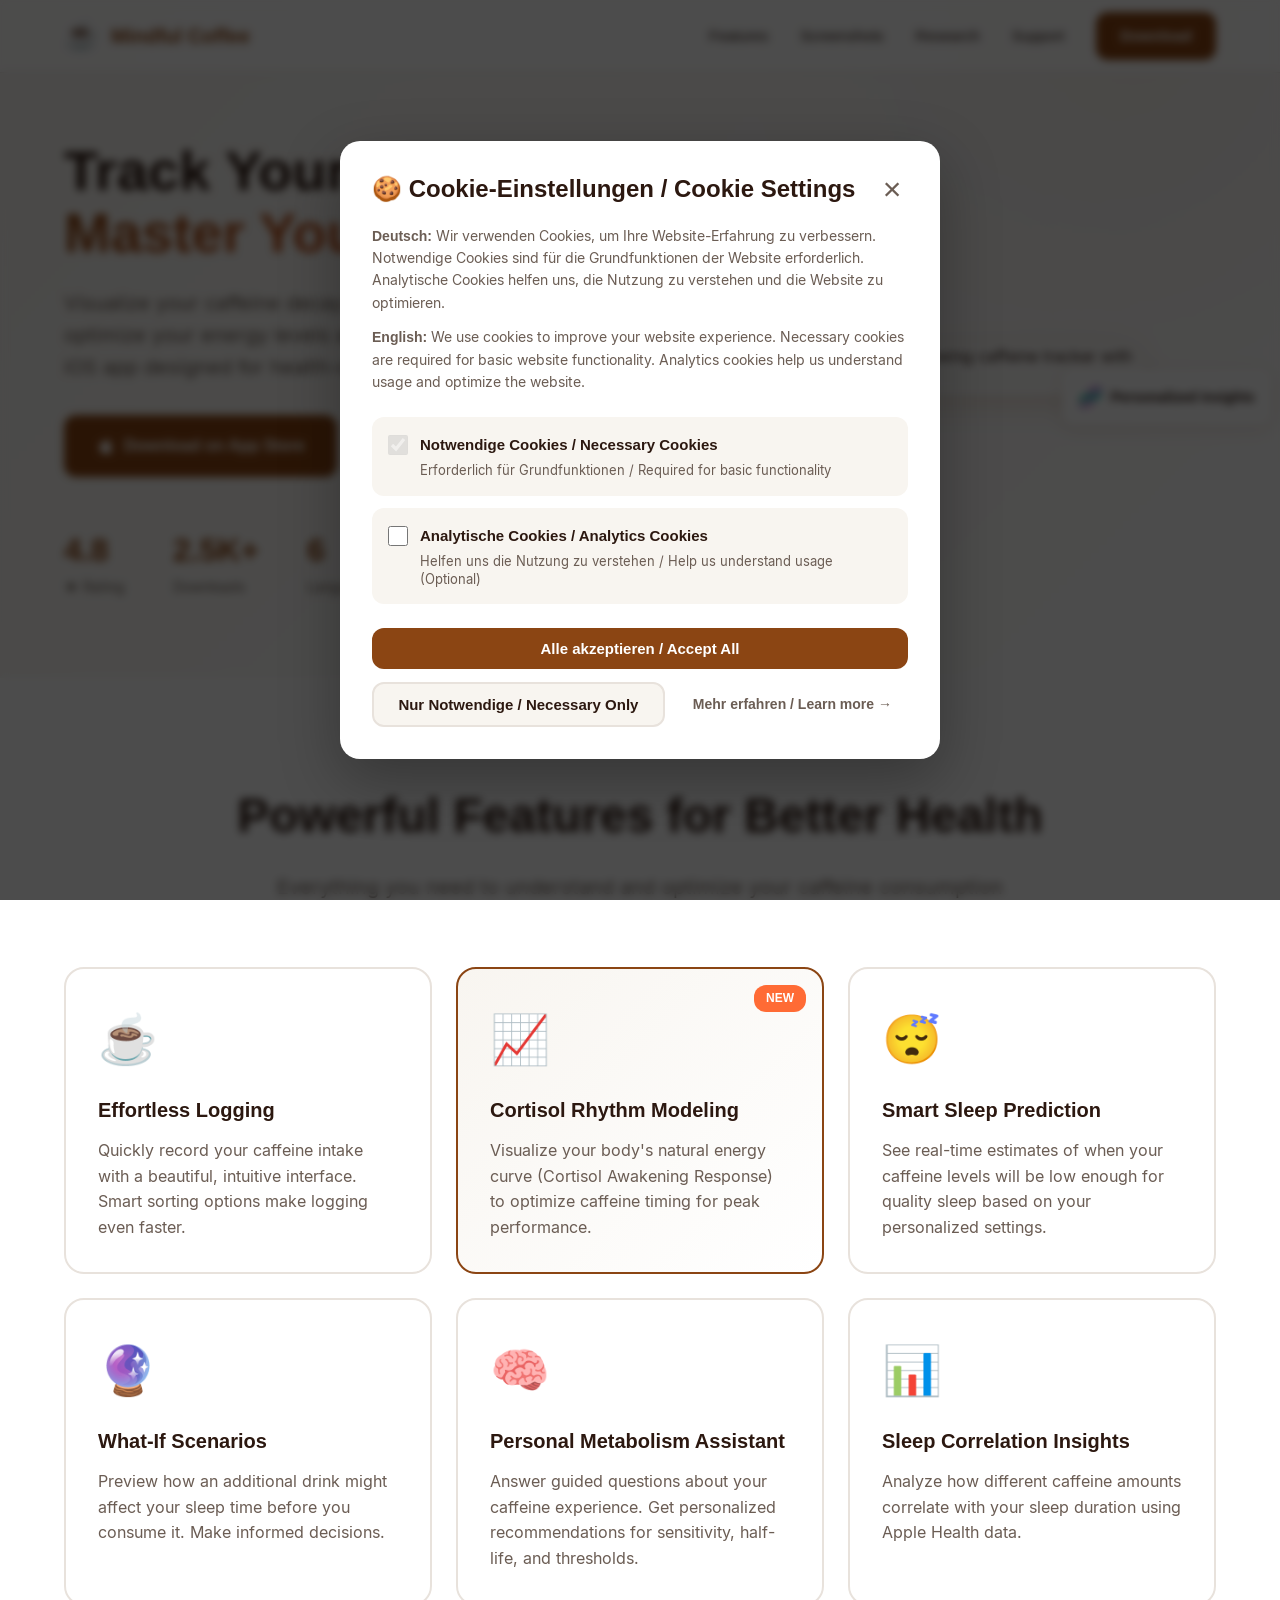
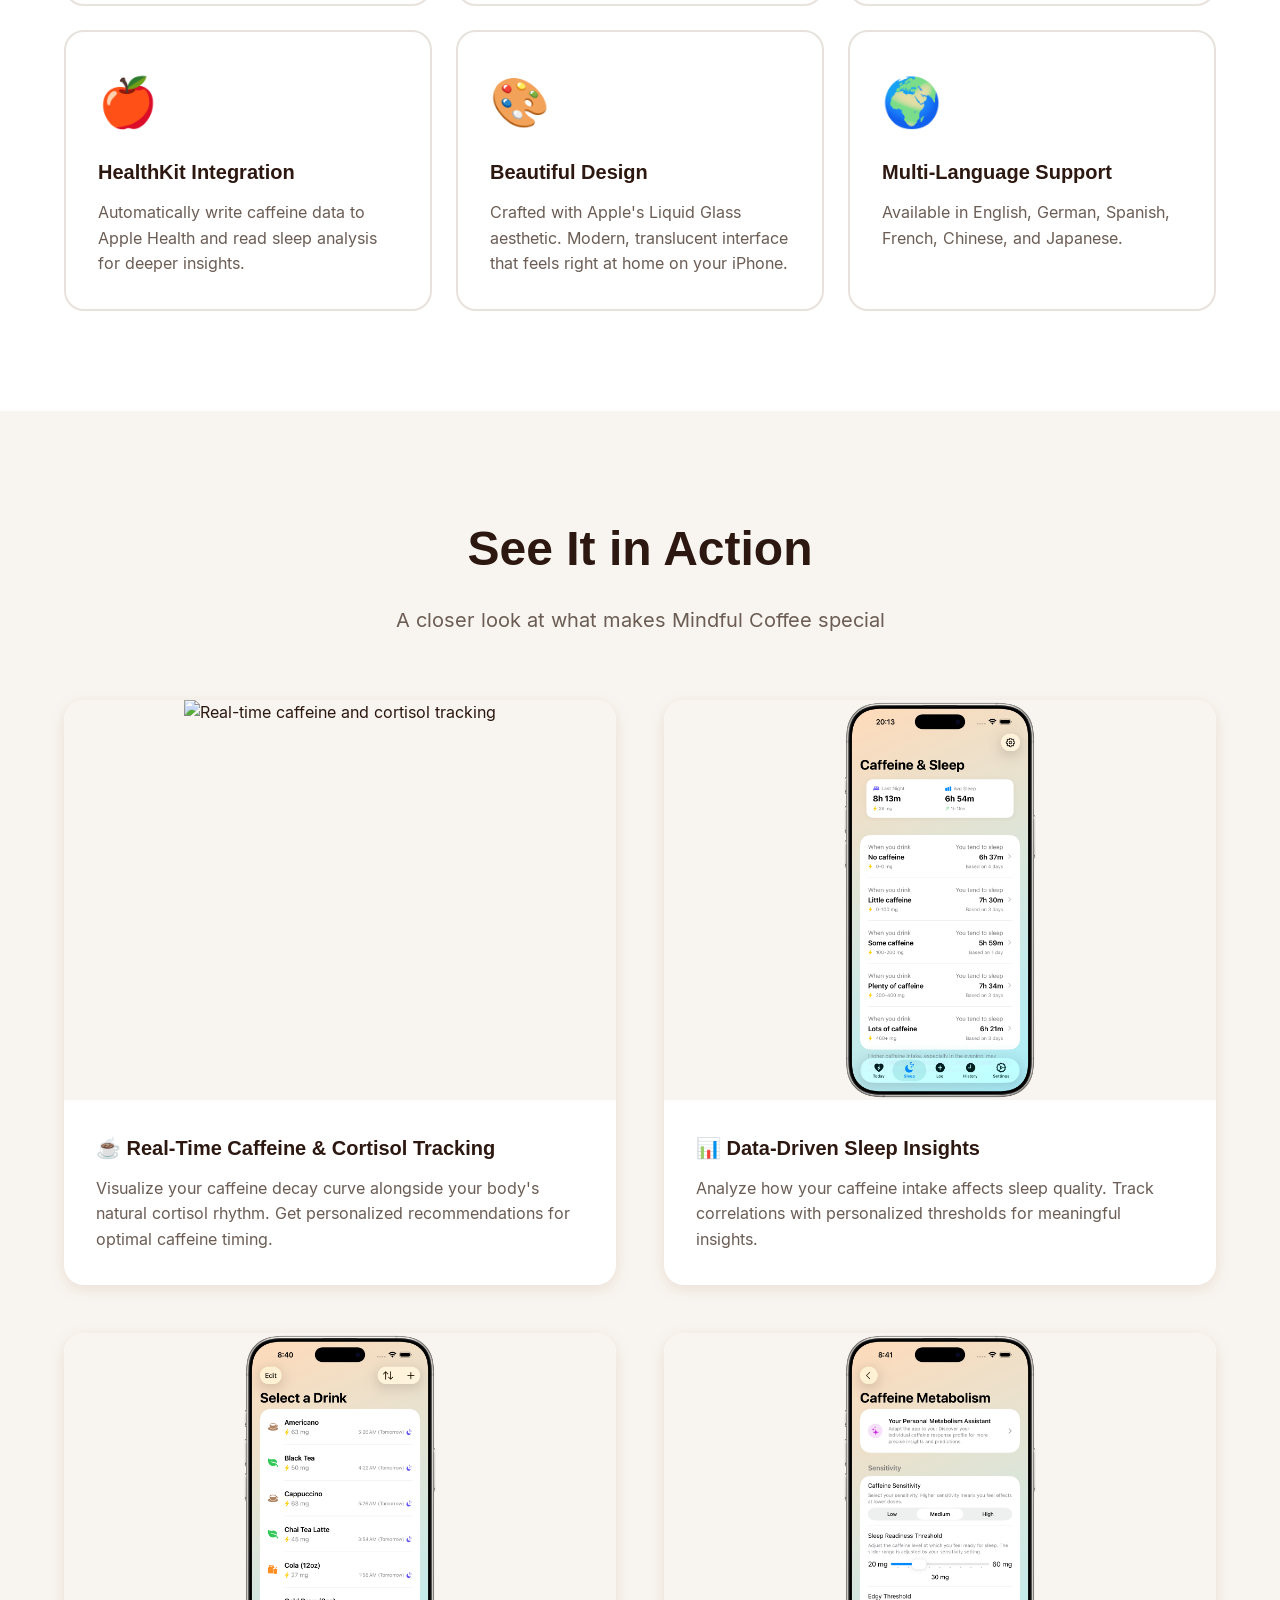
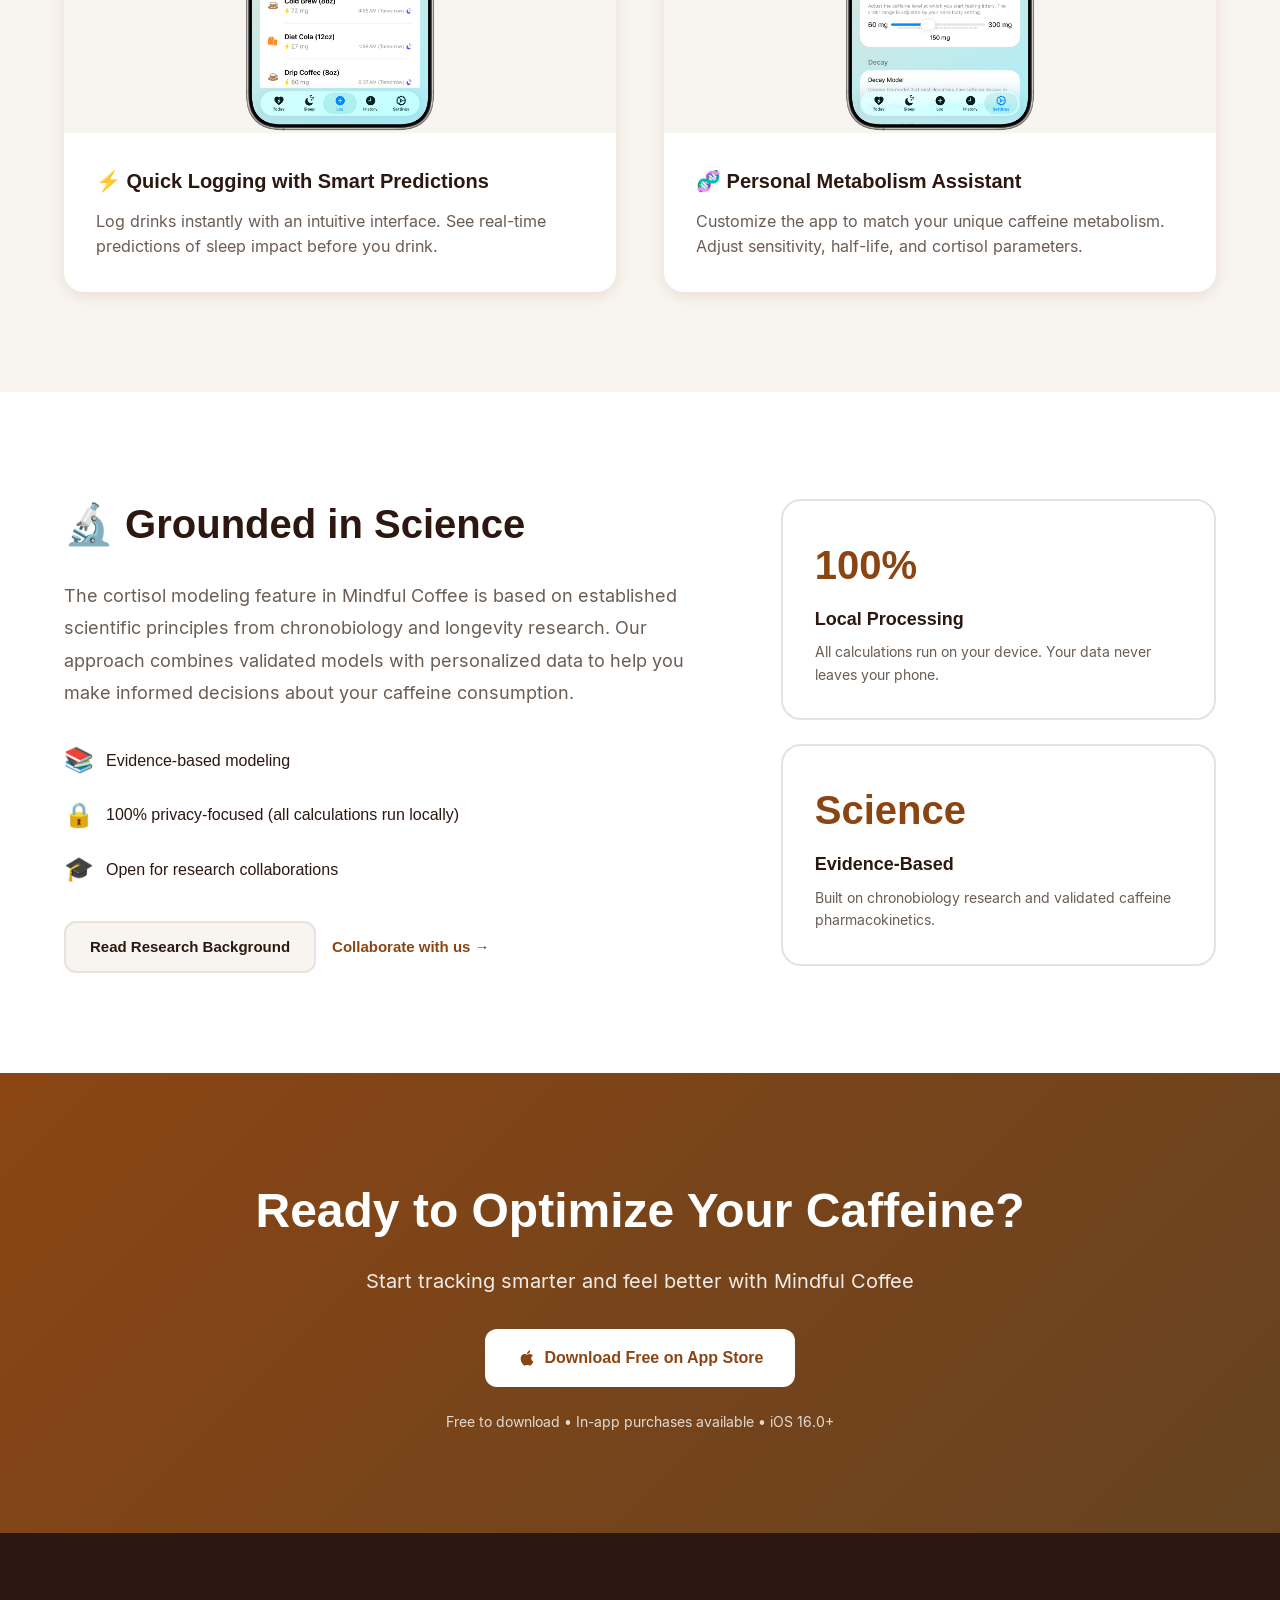
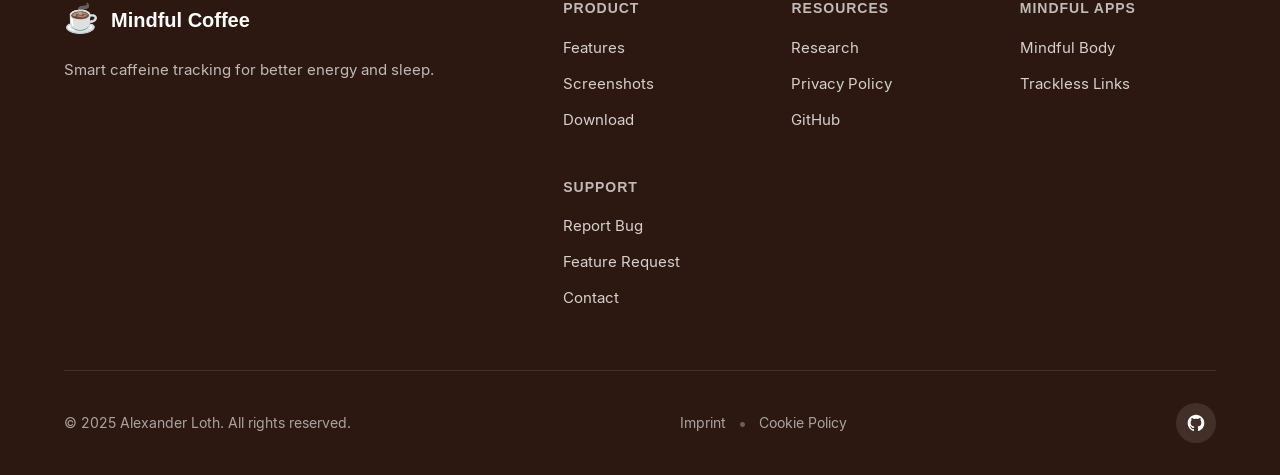
==== index.html @ 7d452c04 "Cross-link Mindful Body in README and landing page footer - README: Add 'Part of the Mindful Apps fa" ====
<!DOCTYPE html>
<html lang="en">
<head>
    <meta charset="UTF-8">
    <meta name="viewport" content="width=device-width, initial-scale=1.0">
    <meta name="description" content="Mindful Coffee - Track your caffeine intake, visualize cortisol rhythm, and optimize your energy & sleep. Smart iOS app for coffee lovers who care about their well-being.">
    <meta name="keywords" content="caffeine tracker, caffeine app, cortisol rhythm, sleep optimization, coffee tracker, caffeine and sleep, iOS app, health app, metabolism tracking">
    <meta name="author" content="Alexander Loth">
    
    <!-- Open Graph / Facebook -->
    <meta property="og:type" content="website">
    <meta property="og:url" content="https://github.com/aloth/mindful-coffee">
    <meta property="og:title" content="Mindful Coffee - Caffeine Tracker with Cortisol Rhythm">
    <meta property="og:description" content="Track your caffeine, visualize your cortisol rhythm, and optimize your energy & sleep with this smart iOS app.">
    <meta property="og:image" content="screenshots/mindful-coffee-caffeine-tracker-cortisol-rhythm-chart.png">
    
    <!-- Twitter -->
    <meta property="twitter:card" content="summary_large_image">
    <meta property="twitter:url" content="https://github.com/aloth/mindful-coffee">
    <meta property="twitter:title" content="Mindful Coffee - Caffeine Tracker with Cortisol Rhythm">
    <meta property="twitter:description" content="Track your caffeine, visualize your cortisol rhythm, and optimize your energy & sleep with this smart iOS app.">
    <meta property="twitter:image" content="screenshots/mindful-coffee-caffeine-tracker-cortisol-rhythm-chart.png">
    
    <!-- Apple -->
    <meta name="apple-mobile-web-app-capable" content="yes">
    <meta name="apple-mobile-web-app-status-bar-style" content="black-translucent">
    
    <title>Mindful Coffee - Smart Caffeine Tracker & Cortisol Rhythm App for iOS</title>
    
    <link rel="stylesheet" href="styles.css">
</head>
<body>
    <!-- Navigation -->
    <nav class="navbar">
        <div class="container">
            <div class="nav-content">
                <div class="logo">
                    <span class="logo-icon">☕</span>
                    <span class="logo-text">Mindful Coffee</span>
                </div>
                <div class="nav-links">
                    <a href="#features" class="nav-link">Features</a>
                    <a href="#screenshots" class="nav-link">Screenshots</a>
                    <a href="#research" class="nav-link">Research</a>
                    <a href="https://github.com/aloth/mindful-coffee/issues" class="nav-link" target="_blank">Support</a>
                    <a href="https://apps.apple.com/us/app/mindful-coffee-tracks-caffeine/id6742878005?platform=iphone" class="btn-primary" target="_blank">
                        Download
                    </a>
                </div>
                <button class="mobile-menu-toggle" aria-label="Toggle menu">
                    <span></span>
                    <span></span>
                    <span></span>
                </button>
            </div>
        </div>
    </nav>

    <!-- Hero Section -->
    <section class="hero">
        <div class="container">
            <div class="hero-content">
                <div class="hero-text">
                    <h1 class="hero-title">
                        Track Your Caffeine,<br>
                        <span class="gradient-text">Master Your Energy</span>
                    </h1>
                    <p class="hero-subtitle">
                        Visualize your caffeine decay and cortisol rhythm to optimize your energy levels and sleep quality. A smart iOS app designed for health-conscious coffee lovers.
                    </p>
                    <div class="hero-buttons">
                        <a href="https://apps.apple.com/us/app/mindful-coffee-tracks-caffeine/id6742878005?platform=iphone" class="btn-primary btn-large" target="_blank">
                            <svg class="apple-icon" viewBox="0 0 24 24" fill="currentColor">
                                <path d="M17.05 20.28c-.98.95-2.05.88-3.08.4-1.09-.5-2.08-.48-3.24 0-1.44.62-2.2.44-3.06-.4C2.79 15.25 3.51 7.59 9.05 7.31c1.35.07 2.29.74 3.08.8 1.18-.24 2.31-.93 3.57-.84 1.51.12 2.65.72 3.4 1.8-3.12 1.87-2.38 5.98.48 7.13-.57 1.5-1.31 2.99-2.54 4.09l.01-.01zM12.03 7.25c-.15-2.23 1.66-4.07 3.74-4.25.29 2.58-2.34 4.5-3.74 4.25z"/>
                            </svg>
                            Download on App Store
                        </a>
                        <a href="https://github.com/aloth/mindful-coffee" class="btn-secondary btn-large" target="_blank">
                            <svg class="github-icon" viewBox="0 0 24 24" fill="currentColor">
                                <path d="M12 2C6.477 2 2 6.477 2 12c0 4.42 2.865 8.17 6.839 9.49.5.092.682-.217.682-.482 0-.237-.008-.866-.013-1.7-2.782.603-3.369-1.34-3.369-1.34-.454-1.156-1.11-1.463-1.11-1.463-.908-.62.069-.608.069-.608 1.003.07 1.531 1.03 1.531 1.03.892 1.529 2.341 1.087 2.91.831.092-.646.35-1.086.636-1.336-2.22-.253-4.555-1.11-4.555-4.943 0-1.091.39-1.984 1.029-2.683-.103-.253-.446-1.27.098-2.647 0 0 .84-.269 2.75 1.025A9.578 9.578 0 0112 6.836c.85.004 1.705.114 2.504.336 1.909-1.294 2.747-1.025 2.747-1.025.546 1.377.203 2.394.1 2.647.64.699 1.028 1.592 1.028 2.683 0 3.842-2.339 4.687-4.566 4.935.359.309.678.919.678 1.852 0 1.336-.012 2.415-.012 2.743 0 .267.18.578.688.48C19.138 20.167 22 16.418 22 12c0-5.523-4.477-10-10-10z"/>
                            </svg>
                            View on GitHub
                        </a>
                    </div>
                    <div class="hero-stats">
                        <div class="stat">
                            <span class="stat-number">4.8</span>
                            <span class="stat-label">★ Rating</span>
                        </div>
                        <div class="stat">
                            <span class="stat-number">2.5K+</span>
                            <span class="stat-label">Downloads</span>
                        </div>
                        <div class="stat">
                            <span class="stat-number">6</span>
                            <span class="stat-label">Languages</span>
                        </div>
                    </div>
                </div>
                <div class="hero-image">
                    <img src="screenshots/mindful-coffee-caffeine-tracker-cortisol-rhythm-chart.png" alt="Mindful Coffee app showing caffeine tracker with cortisol rhythm" class="phone-mockup">
                    <div class="floating-badge badge-1">
                        <span class="badge-icon">📊</span>
                        <span class="badge-text">Real-time tracking</span>
                    </div>
                    <div class="floating-badge badge-2">
                        <span class="badge-icon">🧬</span>
                        <span class="badge-text">Personalized insights</span>
                    </div>
                    <div class="floating-badge badge-3">
                        <span class="badge-icon">🔬</span>
                        <span class="badge-text">Science-backed</span>
                    </div>
                </div>
            </div>
        </div>
    </section>

    <!-- Features Section -->
    <section id="features" class="features">
        <div class="container">
            <div class="section-header">
                <h2 class="section-title">Powerful Features for Better Health</h2>
                <p class="section-subtitle">Everything you need to understand and optimize your caffeine consumption</p>
            </div>
            
            <div class="features-grid">
                <div class="feature-card">
                    <div class="feature-icon">☕</div>
                    <h3 class="feature-title">Effortless Logging</h3>
                    <p class="feature-description">Quickly record your caffeine intake with a beautiful, intuitive interface. Smart sorting options make logging even faster.</p>
                </div>
                
                <div class="feature-card featured">
                    <div class="feature-badge">NEW</div>
                    <div class="feature-icon">📈</div>
                    <h3 class="feature-title">Cortisol Rhythm Modeling</h3>
                    <p class="feature-description">Visualize your body's natural energy curve (Cortisol Awakening Response) to optimize caffeine timing for peak performance.</p>
                </div>
                
                <div class="feature-card">
                    <div class="feature-icon">😴</div>
                    <h3 class="feature-title">Smart Sleep Prediction</h3>
                    <p class="feature-description">See real-time estimates of when your caffeine levels will be low enough for quality sleep based on your personalized settings.</p>
                </div>
                
                <div class="feature-card">
                    <div class="feature-icon">🔮</div>
                    <h3 class="feature-title">What-If Scenarios</h3>
                    <p class="feature-description">Preview how an additional drink might affect your sleep time before you consume it. Make informed decisions.</p>
                </div>
                
                <div class="feature-card">
                    <div class="feature-icon">🧠</div>
                    <h3 class="feature-title">Personal Metabolism Assistant</h3>
                    <p class="feature-description">Answer guided questions about your caffeine experience. Get personalized recommendations for sensitivity, half-life, and thresholds.</p>
                </div>
                
                <div class="feature-card">
                    <div class="feature-icon">📊</div>
                    <h3 class="feature-title">Sleep Correlation Insights</h3>
                    <p class="feature-description">Analyze how different caffeine amounts correlate with your sleep duration using Apple Health data.</p>
                </div>
                
                <div class="feature-card">
                    <div class="feature-icon">🍎</div>
                    <h3 class="feature-title">HealthKit Integration</h3>
                    <p class="feature-description">Automatically write caffeine data to Apple Health and read sleep analysis for deeper insights.</p>
                </div>
                
                <div class="feature-card">
                    <div class="feature-icon">🎨</div>
                    <h3 class="feature-title">Beautiful Design</h3>
                    <p class="feature-description">Crafted with Apple's Liquid Glass aesthetic. Modern, translucent interface that feels right at home on your iPhone.</p>
                </div>
                
                <div class="feature-card">
                    <div class="feature-icon">🌍</div>
                    <h3 class="feature-title">Multi-Language Support</h3>
                    <p class="feature-description">Available in English, German, Spanish, French, Chinese, and Japanese.</p>
                </div>
            </div>
        </div>
    </section>

    <!-- Screenshots Section -->
    <section id="screenshots" class="screenshots">
        <div class="container">
            <div class="section-header">
                <h2 class="section-title">See It in Action</h2>
                <p class="section-subtitle">A closer look at what makes Mindful Coffee special</p>
            </div>
            
            <div class="screenshots-grid">
                <div class="screenshot-card">
                    <div class="screenshot-image">
                        <img src="screenshots/mindful-coffee-caffeine-tracker-cortisol-rhythm-chart.png" alt="Real-time caffeine and cortisol tracking" loading="lazy">
                    </div>
                    <div class="screenshot-content">
                        <h3 class="screenshot-title">☕ Real-Time Caffeine & Cortisol Tracking</h3>
                        <p class="screenshot-description">Visualize your caffeine decay curve alongside your body's natural cortisol rhythm. Get personalized recommendations for optimal caffeine timing.</p>
                    </div>
                </div>
                
                <div class="screenshot-card">
                    <div class="screenshot-image">
                        <img src="screenshots/caffeine-sleep-correlation-analysis-ios-app.png" alt="Data-driven sleep insights" loading="lazy">
                    </div>
                    <div class="screenshot-content">
                        <h3 class="screenshot-title">📊 Data-Driven Sleep Insights</h3>
                        <p class="screenshot-description">Analyze how your caffeine intake affects sleep quality. Track correlations with personalized thresholds for meaningful insights.</p>
                    </div>
                </div>
                
                <div class="screenshot-card">
                    <div class="screenshot-image">
                        <img src="screenshots/coffee-tea-caffeine-logging-interface-smart-predictions.png" alt="Quick logging with predictions" loading="lazy">
                    </div>
                    <div class="screenshot-content">
                        <h3 class="screenshot-title">⚡ Quick Logging with Smart Predictions</h3>
                        <p class="screenshot-description">Log drinks instantly with an intuitive interface. See real-time predictions of sleep impact before you drink.</p>
                    </div>
                </div>
                
                <div class="screenshot-card">
                    <div class="screenshot-image">
                        <img src="screenshots/cortisol-rhythm-settings-personal-metabolism-assistant.png" alt="Personal metabolism customization" loading="lazy">
                    </div>
                    <div class="screenshot-content">
                        <h3 class="screenshot-title">🧬 Personal Metabolism Assistant</h3>
                        <p class="screenshot-description">Customize the app to match your unique caffeine metabolism. Adjust sensitivity, half-life, and cortisol parameters.</p>
                    </div>
                </div>
            </div>
        </div>
    </section>

    <!-- Research Section -->
    <section id="research" class="research">
        <div class="container">
            <div class="research-content">
                <div class="research-text">
                    <h2 class="research-title">🔬 Grounded in Science</h2>
                    <p class="research-description">
                        The cortisol modeling feature in Mindful Coffee is based on established scientific principles from chronobiology and longevity research. Our approach combines validated models with personalized data to help you make informed decisions about your caffeine consumption.
                    </p>
                    <div class="research-features">
                        <div class="research-feature">
                            <span class="research-icon">📚</span>
                            <span class="research-feature-text">Evidence-based modeling</span>
                        </div>
                        <div class="research-feature">
                            <span class="research-icon">🔒</span>
                            <span class="research-feature-text">100% privacy-focused (all calculations run locally)</span>
                        </div>
                        <div class="research-feature">
                            <span class="research-icon">🎓</span>
                            <span class="research-feature-text">Open for research collaborations</span>
                        </div>
                    </div>
                    <div class="research-buttons">
                        <a href="https://github.com/aloth/mindful-coffee/blob/main/RESEARCH_BACKGROUND.md" class="btn-secondary" target="_blank">
                            Read Research Background
                        </a>
                        <a href="mailto:support+mindfulcoffee@alexloth.com?subject=Mindful%20Coffee%20Research%20Collaboration" class="btn-text">
                            Collaborate with us →
                        </a>
                    </div>
                </div>
                <div class="research-stats">
                    <div class="stat-card">
                        <div class="stat-card-number">100%</div>
                        <div class="stat-card-label">Local Processing</div>
                        <div class="stat-card-description">All calculations run on your device. Your data never leaves your phone.</div>
                    </div>
                    <div class="stat-card">
                        <div class="stat-card-number">Science</div>
                        <div class="stat-card-label">Evidence-Based</div>
                        <div class="stat-card-description">Built on chronobiology research and validated caffeine pharmacokinetics.</div>
                    </div>
                </div>
            </div>
        </div>
    </section>

    <!-- CTA Section -->
    <section class="cta">
        <div class="container">
            <div class="cta-content">
                <h2 class="cta-title">Ready to Optimize Your Caffeine?</h2>
                <p class="cta-subtitle">Start tracking smarter and feel better with Mindful Coffee</p>
                <div class="cta-buttons">
                    <a href="https://apps.apple.com/us/app/mindful-coffee-tracks-caffeine/id6742878005?platform=iphone" class="btn-primary btn-large" target="_blank">
                        <svg class="apple-icon" viewBox="0 0 24 24" fill="currentColor">
                            <path d="M17.05 20.28c-.98.95-2.05.88-3.08.4-1.09-.5-2.08-.48-3.24 0-1.44.62-2.2.44-3.06-.4C2.79 15.25 3.51 7.59 9.05 7.31c1.35.07 2.29.74 3.08.8 1.18-.24 2.31-.93 3.57-.84 1.51.12 2.65.72 3.4 1.8-3.12 1.87-2.38 5.98.48 7.13-.57 1.5-1.31 2.99-2.54 4.09l.01-.01zM12.03 7.25c-.15-2.23 1.66-4.07 3.74-4.25.29 2.58-2.34 4.5-3.74 4.25z"/>
                        </svg>
                        Download Free on App Store
                    </a>
                </div>
                <p class="cta-note">Free to download • In-app purchases available • iOS 16.0+</p>
            </div>
        </div>
    </section>

    <!-- Footer -->
    <footer class="footer">
        <div class="container">
            <div class="footer-content">
                <div class="footer-brand">
                    <div class="footer-logo">
                        <span class="logo-icon">☕</span>
                        <span class="logo-text">Mindful Coffee</span>
                    </div>
                    <p class="footer-description">
                        Smart caffeine tracking for better energy and sleep.
                    </p>
                </div>
                
                <div class="footer-links">
                    <div class="footer-column">
                        <h4 class="footer-heading">Product</h4>
                        <a href="#features" class="footer-link">Features</a>
                        <a href="#screenshots" class="footer-link">Screenshots</a>
                        <a href="https://apps.apple.com/us/app/mindful-coffee-tracks-caffeine/id6742878005?platform=iphone" class="footer-link" target="_blank">Download</a>
                    </div>
                    
                    <div class="footer-column">
                        <h4 class="footer-heading">Resources</h4>
                        <a href="https://github.com/aloth/mindful-coffee/blob/main/RESEARCH_BACKGROUND.md" class="footer-link" target="_blank">Research</a>
                        <a href="https://github.com/aloth/mindful-coffee/blob/main/privacy_policy.md" class="footer-link" target="_blank">Privacy Policy</a>
                        <a href="https://github.com/aloth/mindful-coffee" class="footer-link" target="_blank">GitHub</a>
                    </div>
                    
                    <div class="footer-column">
                        <h4 class="footer-heading">Mindful Apps</h4>
                        <a href="https://github.com/aloth/mindful-body" class="footer-link" target="_blank">Mindful Body</a>
                        <a href="https://github.com/aloth/trackless-links" class="footer-link" target="_blank">Trackless Links</a>
                    </div>
                    <div class="footer-column">
                        <h4 class="footer-heading">Support</h4>
                        <a href="https://github.com/aloth/mindful-coffee/issues/new?template=bug_report.md" class="footer-link" target="_blank">Report Bug</a>
                        <a href="https://github.com/aloth/mindful-coffee/issues/new?template=feature_request.md" class="footer-link" target="_blank">Feature Request</a>
                        <a href="mailto:support+mindfulcoffee@alexloth.com?subject=Mindful%20Coffee%20Support" class="footer-link">Contact</a>
                    </div>
                </div>
            </div>
            
            <div class="footer-bottom">
                <p class="footer-copyright">© 2025 Alexander Loth. All rights reserved.</p>
                <div class="footer-legal">
                    <a href="https://alexloth.com/impressum/" class="footer-link" target="_blank">Imprint</a>
                    <span class="footer-separator">•</span>
                    <a href="https://alexloth.com/cookie-policy-eu/" class="footer-link" target="_blank">Cookie Policy</a>
                </div>
                <div class="footer-social">
                    <a href="https://github.com/aloth/mindful-coffee" class="social-link" target="_blank" aria-label="GitHub">
                        <svg viewBox="0 0 24 24" fill="currentColor">
                            <path d="M12 2C6.477 2 2 6.477 2 12c0 4.42 2.865 8.17 6.839 9.49.5.092.682-.217.682-.482 0-.237-.008-.866-.013-1.7-2.782.603-3.369-1.34-3.369-1.34-.454-1.156-1.11-1.463-1.11-1.463-.908-.62.069-.608.069-.608 1.003.07 1.531 1.03 1.531 1.03.892 1.529 2.341 1.087 2.91.831.092-.646.35-1.086.636-1.336-2.22-.253-4.555-1.11-4.555-4.943 0-1.091.39-1.984 1.029-2.683-.103-.253-.446-1.27.098-2.647 0 0 .84-.269 2.75 1.025A9.578 9.578 0 0112 6.836c.85.004 1.705.114 2.504.336 1.909-1.294 2.747-1.025 2.747-1.025.546 1.377.203 2.394.1 2.647.64.699 1.028 1.592 1.028 2.683 0 3.842-2.339 4.687-4.566 4.935.359.309.678.919.678 1.852 0 1.336-.012 2.415-.012 2.743 0 .267.18.578.688.48C19.138 20.167 22 16.418 22 12c0-5.523-4.477-10-10-10z"/>
                        </svg>
                    </a>
                </div>
            </div>
        </div>
    </footer>

    <!-- Cookie Consent Banner (GDPR/TTDSG compliant) -->
    <div id="cookie-consent-banner" class="cookie-banner" style="display: none;">
        <div class="cookie-backdrop"></div>
        <div class="cookie-content">
            <div class="cookie-header">
                <h3 class="cookie-title">🍪 Cookie-Einstellungen / Cookie Settings</h3>
                <button class="cookie-close" onclick="closeCookieBanner()" aria-label="Close">×</button>
            </div>
            
            <div class="cookie-description">
                <p><strong>Deutsch:</strong> Wir verwenden Cookies, um Ihre Website-Erfahrung zu verbessern. Notwendige Cookies sind für die Grundfunktionen der Website erforderlich. Analytische Cookies helfen uns, die Nutzung zu verstehen und die Website zu optimieren.</p>
                <p><strong>English:</strong> We use cookies to improve your website experience. Necessary cookies are required for basic website functionality. Analytics cookies help us understand usage and optimize the website.</p>
            </div>
            
            <div class="cookie-options">
                <div class="cookie-option">
                    <label class="cookie-label">
                        <input type="checkbox" id="necessary-cookies" checked disabled>
                        <div class="cookie-option-content">
                            <span class="cookie-option-title">Notwendige Cookies / Necessary Cookies</span>
                            <span class="cookie-option-desc">Erforderlich für Grundfunktionen / Required for basic functionality</span>
                        </div>
                    </label>
                </div>
                
                <div class="cookie-option">
                    <label class="cookie-label">
                        <input type="checkbox" id="analytics-cookies">
                        <div class="cookie-option-content">
                            <span class="cookie-option-title">Analytische Cookies / Analytics Cookies</span>
                            <span class="cookie-option-desc">Helfen uns die Nutzung zu verstehen / Help us understand usage (Optional)</span>
                        </div>
                    </label>
                </div>
            </div>
            
            <div class="cookie-buttons">
                <button onclick="acceptAllCookies()" class="btn-primary cookie-btn">
                    Alle akzeptieren / Accept All
                </button>
                <button onclick="acceptNecessaryOnly()" class="btn-secondary cookie-btn">
                    Nur Notwendige / Necessary Only
                </button>
                <a href="https://alexloth.com/cookie-policy-eu/" target="_blank" class="btn-text cookie-btn">
                    Mehr erfahren / Learn more →
                </a>
            </div>
        </div>
    </div>

    <script src="script.js"></script>
</body>
</html>
---- styles.css ----
/* Reset and Base Styles */
* {
    margin: 0;
    padding: 0;
    box-sizing: border-box;
}

/* Self-hosted fonts for GDPR compliance */
@font-face {
    font-family: 'Inter';
    src: url('fonts/Inter-Regular.woff2') format('woff2');
    font-weight: 400;
    font-style: normal;
    font-display: swap;
}

@font-face {
    font-family: 'Inter';
    src: url('fonts/Inter-Medium.woff2') format('woff2');
    font-weight: 500;
    font-style: normal;
    font-display: swap;
}

@font-face {
    font-family: 'Inter';
    src: url('fonts/Inter-SemiBold.woff2') format('woff2');
    font-weight: 600;
    font-style: normal;
    font-display: swap;
}

@font-face {
    font-family: 'Inter';
    src: url('fonts/Inter-Bold.woff2') format('woff2');
    font-weight: 700;
    font-style: normal;
    font-display: swap;
}

:root {
    --color-primary: #8B4513;
    --color-primary-light: #A0522D;
    --color-primary-dark: #654321;
    --color-secondary: #D4A574;
    --color-accent: #FF6B35;
    --color-bg: #FFFFFF;
    --color-bg-alt: #F8F5F0;
    --color-text: #2C1810;
    --color-text-light: #6B5D54;
    --color-border: #E8E2DC;
    --color-success: #4CAF50;
    --font-primary: 'Inter', -apple-system, BlinkMacSystemFont, 'Segoe UI', sans-serif;
    --shadow-sm: 0 2px 8px rgba(139, 69, 19, 0.08);
    --shadow-md: 0 4px 16px rgba(139, 69, 19, 0.12);
    --shadow-lg: 0 8px 32px rgba(139, 69, 19, 0.16);
    --radius-sm: 8px;
    --radius-md: 12px;
    --radius-lg: 20px;
    --transition: all 0.3s cubic-bezier(0.4, 0, 0.2, 1);
}

body {
    font-family: var(--font-primary);
    color: var(--color-text);
    background: var(--color-bg);
    line-height: 1.6;
    overflow-x: hidden;
}

.container {
    max-width: 1200px;
    margin: 0 auto;
    padding: 0 24px;
}

/* Navigation */
.navbar {
    position: fixed;
    top: 0;
    left: 0;
    right: 0;
    background: rgba(255, 255, 255, 0.8);
    backdrop-filter: blur(20px);
    -webkit-backdrop-filter: blur(20px);
    border-bottom: 1px solid var(--color-border);
    z-index: 1000;
    transition: var(--transition);
}

.navbar.scrolled {
    background: rgba(255, 255, 255, 0.95);
    box-shadow: var(--shadow-sm);
}

.nav-content {
    display: flex;
    align-items: center;
    justify-content: space-between;
    height: 72px;
}

.logo {
    display: flex;
    align-items: center;
    gap: 12px;
    font-size: 20px;
    font-weight: 700;
    color: var(--color-primary);
    text-decoration: none;
}

.logo-icon {
    font-size: 28px;
}

.nav-links {
    display: flex;
    align-items: center;
    gap: 32px;
}

.nav-link {
    color: var(--color-text);
    text-decoration: none;
    font-weight: 500;
    font-size: 15px;
    transition: var(--transition);
}

.nav-link:hover {
    color: var(--color-primary);
}

.mobile-menu-toggle {
    display: none;
    flex-direction: column;
    gap: 5px;
    background: none;
    border: none;
    cursor: pointer;
    padding: 8px;
}

.mobile-menu-toggle span {
    display: block;
    width: 24px;
    height: 2px;
    background: var(--color-text);
    border-radius: 2px;
    transition: var(--transition);
}

/* Buttons */
.btn-primary,
.btn-secondary,
.btn-text {
    display: inline-flex;
    align-items: center;
    justify-content: center;
    gap: 8px;
    padding: 12px 24px;
    border-radius: var(--radius-md);
    font-weight: 600;
    font-size: 15px;
    text-decoration: none;
    transition: var(--transition);
    cursor: pointer;
    border: none;
}

.btn-primary {
    background: var(--color-primary);
    color: white;
}

.btn-primary:hover {
    background: var(--color-primary-dark);
    transform: translateY(-2px);
    box-shadow: var(--shadow-md);
}

.btn-secondary {
    background: var(--color-bg-alt);
    color: var(--color-text);
    border: 2px solid var(--color-border);
}

.btn-secondary:hover {
    background: white;
    border-color: var(--color-primary);
    color: var(--color-primary);
}

.btn-text {
    background: none;
    color: var(--color-primary);
    padding: 12px 0;
}

.btn-text:hover {
    color: var(--color-primary-dark);
}

.btn-large {
    padding: 16px 32px;
    font-size: 16px;
}

.apple-icon,
.github-icon {
    width: 20px;
    height: 20px;
}

/* Hero Section */
.hero {
    padding: 140px 0 80px;
    background: linear-gradient(135deg, var(--color-bg-alt) 0%, var(--color-bg) 100%);
    position: relative;
    overflow: hidden;
}

.hero::before {
    content: '';
    position: absolute;
    top: -50%;
    right: -20%;
    width: 800px;
    height: 800px;
    background: radial-gradient(circle, rgba(139, 69, 19, 0.05) 0%, transparent 70%);
    border-radius: 50%;
}

.hero-content {
    display: grid;
    grid-template-columns: 1fr 1fr;
    gap: 60px;
    align-items: center;
}

.hero-title {
    font-size: 56px;
    font-weight: 800;
    line-height: 1.1;
    margin-bottom: 24px;
    color: var(--color-text);
}

.gradient-text {
    background: linear-gradient(135deg, var(--color-primary) 0%, var(--color-accent) 100%);
    -webkit-background-clip: text;
    -webkit-text-fill-color: transparent;
    background-clip: text;
}

.hero-subtitle {
    font-size: 20px;
    color: var(--color-text-light);
    margin-bottom: 32px;
    line-height: 1.6;
}

.hero-buttons {
    display: flex;
    gap: 16px;
    margin-bottom: 48px;
    flex-wrap: wrap;
}

.hero-stats {
    display: flex;
    gap: 48px;
}

.stat {
    display: flex;
    flex-direction: column;
}

.stat-number {
    font-size: 32px;
    font-weight: 700;
    color: var(--color-primary);
}

.stat-label {
    font-size: 14px;
    color: var(--color-text-light);
}

.hero-image {
    position: relative;
    display: flex;
    justify-content: center;
    align-items: center;
}

.phone-mockup {
    width: 100%;
    max-width: 400px;
    border-radius: 40px;
    box-shadow: var(--shadow-lg);
    animation: float 6s ease-in-out infinite;
}

@keyframes float {
    0%, 100% { transform: translateY(0); }
    50% { transform: translateY(-20px); }
}

.floating-badge {
    position: absolute;
    display: flex;
    align-items: center;
    gap: 8px;
    padding: 12px 16px;
    background: white;
    border-radius: var(--radius-md);
    box-shadow: var(--shadow-md);
    font-size: 14px;
    font-weight: 600;
    animation: bounce 3s ease-in-out infinite;
}

.badge-1 {
    top: 10%;
    left: -10%;
    animation-delay: 0s;
}

.badge-2 {
    top: 50%;
    right: -10%;
    animation-delay: 1s;
}

.badge-3 {
    bottom: 15%;
    left: -5%;
    animation-delay: 2s;
}

@keyframes bounce {
    0%, 100% { transform: translateY(0); }
    50% { transform: translateY(-10px); }
}

.badge-icon {
    font-size: 20px;
}

/* Features Section */
.features {
    padding: 100px 0;
}

.section-header {
    text-align: center;
    margin-bottom: 64px;
}

.section-title {
    font-size: 48px;
    font-weight: 800;
    margin-bottom: 16px;
    color: var(--color-text);
}

.section-subtitle {
    font-size: 20px;
    color: var(--color-text-light);
}

.features-grid {
    display: grid;
    grid-template-columns: repeat(auto-fit, minmax(320px, 1fr));
    gap: 24px;
}

.feature-card {
    background: white;
    padding: 32px;
    border-radius: var(--radius-lg);
    border: 2px solid var(--color-border);
    transition: var(--transition);
    position: relative;
}

.feature-card:hover {
    transform: translateY(-8px);
    box-shadow: var(--shadow-lg);
    border-color: var(--color-primary);
}

.feature-card.featured {
    background: linear-gradient(135deg, var(--color-bg-alt) 0%, white 100%);
    border-color: var(--color-primary);
}

.feature-badge {
    position: absolute;
    top: 16px;
    right: 16px;
    background: var(--color-accent);
    color: white;
    padding: 4px 12px;
    border-radius: 12px;
    font-size: 12px;
    font-weight: 700;
}

.feature-icon {
    font-size: 48px;
    margin-bottom: 16px;
}

.feature-title {
    font-size: 20px;
    font-weight: 700;
    margin-bottom: 12px;
    color: var(--color-text);
}

.feature-description {
    color: var(--color-text-light);
    line-height: 1.6;
}

/* Screenshots Section */
.screenshots {
    padding: 100px 0;
    background: var(--color-bg-alt);
}

.screenshots-grid {
    display: grid;
    grid-template-columns: repeat(auto-fit, minmax(500px, 1fr));
    gap: 48px;
}

.screenshot-card {
    background: white;
    border-radius: var(--radius-lg);
    overflow: hidden;
    box-shadow: var(--shadow-md);
    transition: var(--transition);
}

.screenshot-card:hover {
    transform: translateY(-8px);
    box-shadow: var(--shadow-lg);
}

.screenshot-image {
    width: 100%;
    height: 400px;
    overflow: hidden;
    background: var(--color-bg-alt);
    display: flex;
    align-items: center;
    justify-content: center;
}

.screenshot-image img {
    width: auto;
    height: 100%;
    object-fit: contain;
}

.screenshot-content {
    padding: 32px;
}

.screenshot-title {
    font-size: 20px;
    font-weight: 700;
    margin-bottom: 12px;
    color: var(--color-text);
}

.screenshot-description {
    color: var(--color-text-light);
    line-height: 1.6;
}

/* Research Section */
.research {
    padding: 100px 0;
}

.research-content {
    display: grid;
    grid-template-columns: 1.5fr 1fr;
    gap: 64px;
    align-items: center;
}

.research-title {
    font-size: 40px;
    font-weight: 800;
    margin-bottom: 24px;
    color: var(--color-text);
}

.research-description {
    font-size: 18px;
    color: var(--color-text-light);
    line-height: 1.8;
    margin-bottom: 32px;
}

.research-features {
    display: flex;
    flex-direction: column;
    gap: 16px;
    margin-bottom: 32px;
}

.research-feature {
    display: flex;
    align-items: center;
    gap: 12px;
    font-weight: 500;
}

.research-icon {
    font-size: 24px;
}

.research-buttons {
    display: flex;
    gap: 16px;
    flex-wrap: wrap;
}

.research-stats {
    display: flex;
    flex-direction: column;
    gap: 24px;
}

.stat-card {
    background: white;
    padding: 32px;
    border-radius: var(--radius-lg);
    border: 2px solid var(--color-border);
    transition: var(--transition);
}

.stat-card:hover {
    border-color: var(--color-primary);
    box-shadow: var(--shadow-md);
}

.stat-card-number {
    font-size: 40px;
    font-weight: 800;
    color: var(--color-primary);
    margin-bottom: 8px;
}

.stat-card-label {
    font-size: 18px;
    font-weight: 700;
    margin-bottom: 8px;
    color: var(--color-text);
}

.stat-card-description {
    color: var(--color-text-light);
    font-size: 14px;
    line-height: 1.6;
}

/* CTA Section */
.cta {
    padding: 100px 0;
    background: linear-gradient(135deg, var(--color-primary) 0%, var(--color-primary-dark) 100%);
    color: white;
}

.cta-content {
    text-align: center;
    max-width: 800px;
    margin: 0 auto;
}

.cta-title {
    font-size: 48px;
    font-weight: 800;
    margin-bottom: 16px;
}

.cta-subtitle {
    font-size: 20px;
    margin-bottom: 32px;
    opacity: 0.9;
}

.cta-buttons {
    display: flex;
    justify-content: center;
    gap: 16px;
    margin-bottom: 24px;
}

.cta .btn-primary {
    background: white;
    color: var(--color-primary);
}

.cta .btn-primary:hover {
    background: var(--color-bg-alt);
    transform: translateY(-4px);
}

.cta-note {
    font-size: 14px;
    opacity: 0.8;
}

/* Footer */
.footer {
    background: var(--color-text);
    color: white;
    padding: 64px 0 32px;
}

.footer-content {
    display: grid;
    grid-template-columns: 2fr 3fr;
    gap: 64px;
    margin-bottom: 48px;
}

.footer-logo {
    display: flex;
    align-items: center;
    gap: 12px;
    font-size: 20px;
    font-weight: 700;
    margin-bottom: 16px;
}

.footer-description {
    color: rgba(255, 255, 255, 0.7);
    font-size: 15px;
}

.footer-links {
    display: grid;
    grid-template-columns: repeat(3, 1fr);
    gap: 32px;
}

.footer-heading {
    font-size: 14px;
    font-weight: 700;
    text-transform: uppercase;
    letter-spacing: 1px;
    margin-bottom: 16px;
    opacity: 0.7;
}

.footer-link {
    display: block;
    color: rgba(255, 255, 255, 0.8);
    text-decoration: none;
    font-size: 15px;
    margin-bottom: 12px;
    transition: var(--transition);
}

.footer-link:hover {
    color: white;
    padding-left: 4px;
}

.footer-bottom {
    display: flex;
    justify-content: space-between;
    align-items: center;
    padding-top: 32px;
    border-top: 1px solid rgba(255, 255, 255, 0.1);
    gap: 24px;
}

.footer-copyright {
    color: rgba(255, 255, 255, 0.6);
    font-size: 14px;
}

.footer-legal {
    display: flex;
    align-items: center;
    gap: 12px;
}

.footer-legal .footer-link {
    color: rgba(255, 255, 255, 0.6);
    font-size: 14px;
    text-decoration: none;
    transition: var(--transition);
    margin-bottom: 0;
}

.footer-legal .footer-link:hover {
    color: white;
    padding-left: 0;
}

.footer-separator {
    color: rgba(255, 255, 255, 0.3);
    user-select: none;
    display: inline-flex;
    align-items: center;
    justify-content: center;
    line-height: 1;
}

.footer-social {
    display: flex;
    gap: 16px;
}

.social-link {
    width: 40px;
    height: 40px;
    display: flex;
    align-items: center;
    justify-content: center;
    background: rgba(255, 255, 255, 0.1);
    border-radius: 50%;
    color: white;
    transition: var(--transition);
}

.social-link:hover {
    background: rgba(255, 255, 255, 0.2);
    transform: translateY(-2px);
}

.social-link svg {
    width: 20px;
    height: 20px;
}

/* Responsive Design */
@media (max-width: 1024px) {
    .hero-content {
        grid-template-columns: 1fr;
        text-align: center;
    }
    
    .hero-image {
        order: -1;
    }
    
    .hero-buttons {
        justify-content: center;
    }
    
    .hero-stats {
        justify-content: center;
    }
    
    .research-content {
        grid-template-columns: 1fr;
    }
    
    .footer-content {
        grid-template-columns: 1fr;
    }
    
    .screenshots-grid {
        grid-template-columns: 1fr;
    }
}

@media (max-width: 768px) {
    .nav-links {
        display: none;
    }
    
    .mobile-menu-toggle {
        display: flex;
    }
    
    .hero-title {
        font-size: 40px;
    }
    
    .section-title {
        font-size: 36px;
    }
    
    .features-grid {
        grid-template-columns: 1fr;
    }
    
    .floating-badge {
        display: none;
    }
    
    .hero-buttons {
        flex-direction: column;
    }
    
    .btn-large {
        width: 100%;
    }
    
    .footer-links {
        grid-template-columns: 1fr;
    }
    
    .footer-bottom {
        flex-direction: column;
        gap: 16px;
        text-align: center;
    }
    
    .footer-legal {
        justify-content: center;
    }
    
    .screenshot-image {
        height: 300px;
    }
}

/* Animations */
@keyframes fadeIn {
    from {
        opacity: 0;
        transform: translateY(20px);
    }
    to {
        opacity: 1;
        transform: translateY(0);
    }
}

.fade-in {
    animation: fadeIn 0.6s ease-out;
}

/* ===================================
   COOKIE CONSENT BANNER (GDPR/TTDSG)
   =================================== */

.cookie-banner {
    position: fixed;
    top: 0;
    left: 0;
    width: 100%;
    height: 100%;
    z-index: 10000;
    display: flex;
    align-items: center;
    justify-content: center;
    padding: 20px;
}

.cookie-backdrop {
    position: absolute;
    top: 0;
    left: 0;
    width: 100%;
    height: 100%;
    background: rgba(0, 0, 0, 0.7);
    backdrop-filter: blur(4px);
    animation: fadeIn 0.3s ease-out;
}

.cookie-content {
    position: relative;
    background: white;
    border-radius: 20px;
    padding: 32px;
    max-width: 600px;
    width: 100%;
    max-height: 90vh;
    overflow-y: auto;
    box-shadow: 0 20px 60px rgba(0, 0, 0, 0.3);
    animation: slideUp 0.4s ease-out;
}

@keyframes slideUp {
    from {
        opacity: 0;
        transform: translateY(40px);
    }
    to {
        opacity: 1;
        transform: translateY(0);
    }
}

.cookie-header {
    display: flex;
    justify-content: space-between;
    align-items: flex-start;
    margin-bottom: 20px;
    gap: 16px;
}

.cookie-title {
    font-size: 24px;
    font-weight: 700;
    color: var(--color-text);
    margin: 0;
    line-height: 1.3;
}

.cookie-close {
    background: transparent;
    border: none;
    font-size: 32px;
    line-height: 1;
    color: var(--color-text-light);
    cursor: pointer;
    padding: 0;
    width: 32px;
    height: 32px;
    display: flex;
    align-items: center;
    justify-content: center;
    border-radius: 8px;
    transition: var(--transition);
    flex-shrink: 0;
}

.cookie-close:hover {
    background: var(--color-bg-alt);
    color: var(--color-text);
}

.cookie-description {
    margin-bottom: 24px;
}

.cookie-description p {
    margin-bottom: 12px;
    font-size: 14px;
    line-height: 1.6;
    color: var(--color-text-light);
}

.cookie-description p:last-child {
    margin-bottom: 0;
}

.cookie-options {
    display: flex;
    flex-direction: column;
    gap: 12px;
    margin-bottom: 24px;
}

.cookie-option {
    background: var(--color-bg-alt);
    border-radius: 12px;
    padding: 16px;
    transition: var(--transition);
}

.cookie-option:hover {
    background: #F0EAE3;
}

.cookie-label {
    display: flex;
    align-items: flex-start;
    gap: 12px;
    cursor: pointer;
    width: 100%;
}

.cookie-label input[type="checkbox"] {
    margin-top: 2px;
    width: 20px;
    height: 20px;
    cursor: pointer;
    accent-color: var(--color-primary);
    flex-shrink: 0;
}

.cookie-label input[type="checkbox"]:disabled {
    cursor: not-allowed;
    opacity: 0.6;
}

.cookie-option-content {
    display: flex;
    flex-direction: column;
    gap: 4px;
    flex: 1;
}

.cookie-option-title {
    font-weight: 600;
    color: var(--color-text);
    font-size: 15px;
}

.cookie-option-desc {
    font-size: 13px;
    color: var(--color-text-light);
    line-height: 1.4;
}

.cookie-buttons {
    display: flex;
    flex-wrap: wrap;
    gap: 12px;
    align-items: center;
}

.cookie-btn {
    flex: 1 1 auto;
    min-width: 140px;
    text-align: center;
    white-space: nowrap;
}

.btn-text.cookie-btn {
    flex: 0 0 auto;
    padding: 12px 16px;
    color: var(--color-text-light);
    text-decoration: none;
    transition: var(--transition);
    border-radius: 8px;
    font-size: 14px;
}

.btn-text.cookie-btn:hover {
    color: var(--color-primary);
    background: var(--color-bg-alt);
}

/* Cookie Banner Mobile Styles */
@media (max-width: 768px) {
    .cookie-content {
        padding: 24px;
        border-radius: 16px;
    }
    
    .cookie-title {
        font-size: 20px;
    }
    
    .cookie-buttons {
        flex-direction: column;
    }
    
    .cookie-btn {
        width: 100%;
        min-width: 100%;
    }
    
    .btn-text.cookie-btn {
        width: 100%;
    }
}

/* Accessibility */
@media (prefers-reduced-motion: reduce) {
    *,
    *::before,
    *::after {
        animation-duration: 0.01ms !important;
        animation-iteration-count: 1 !important;
        transition-duration: 0.01ms !important;
    }
}

/* Print Styles */
@media print {
    .navbar,
    .cta,
    .footer {
        display: none;
    }
}
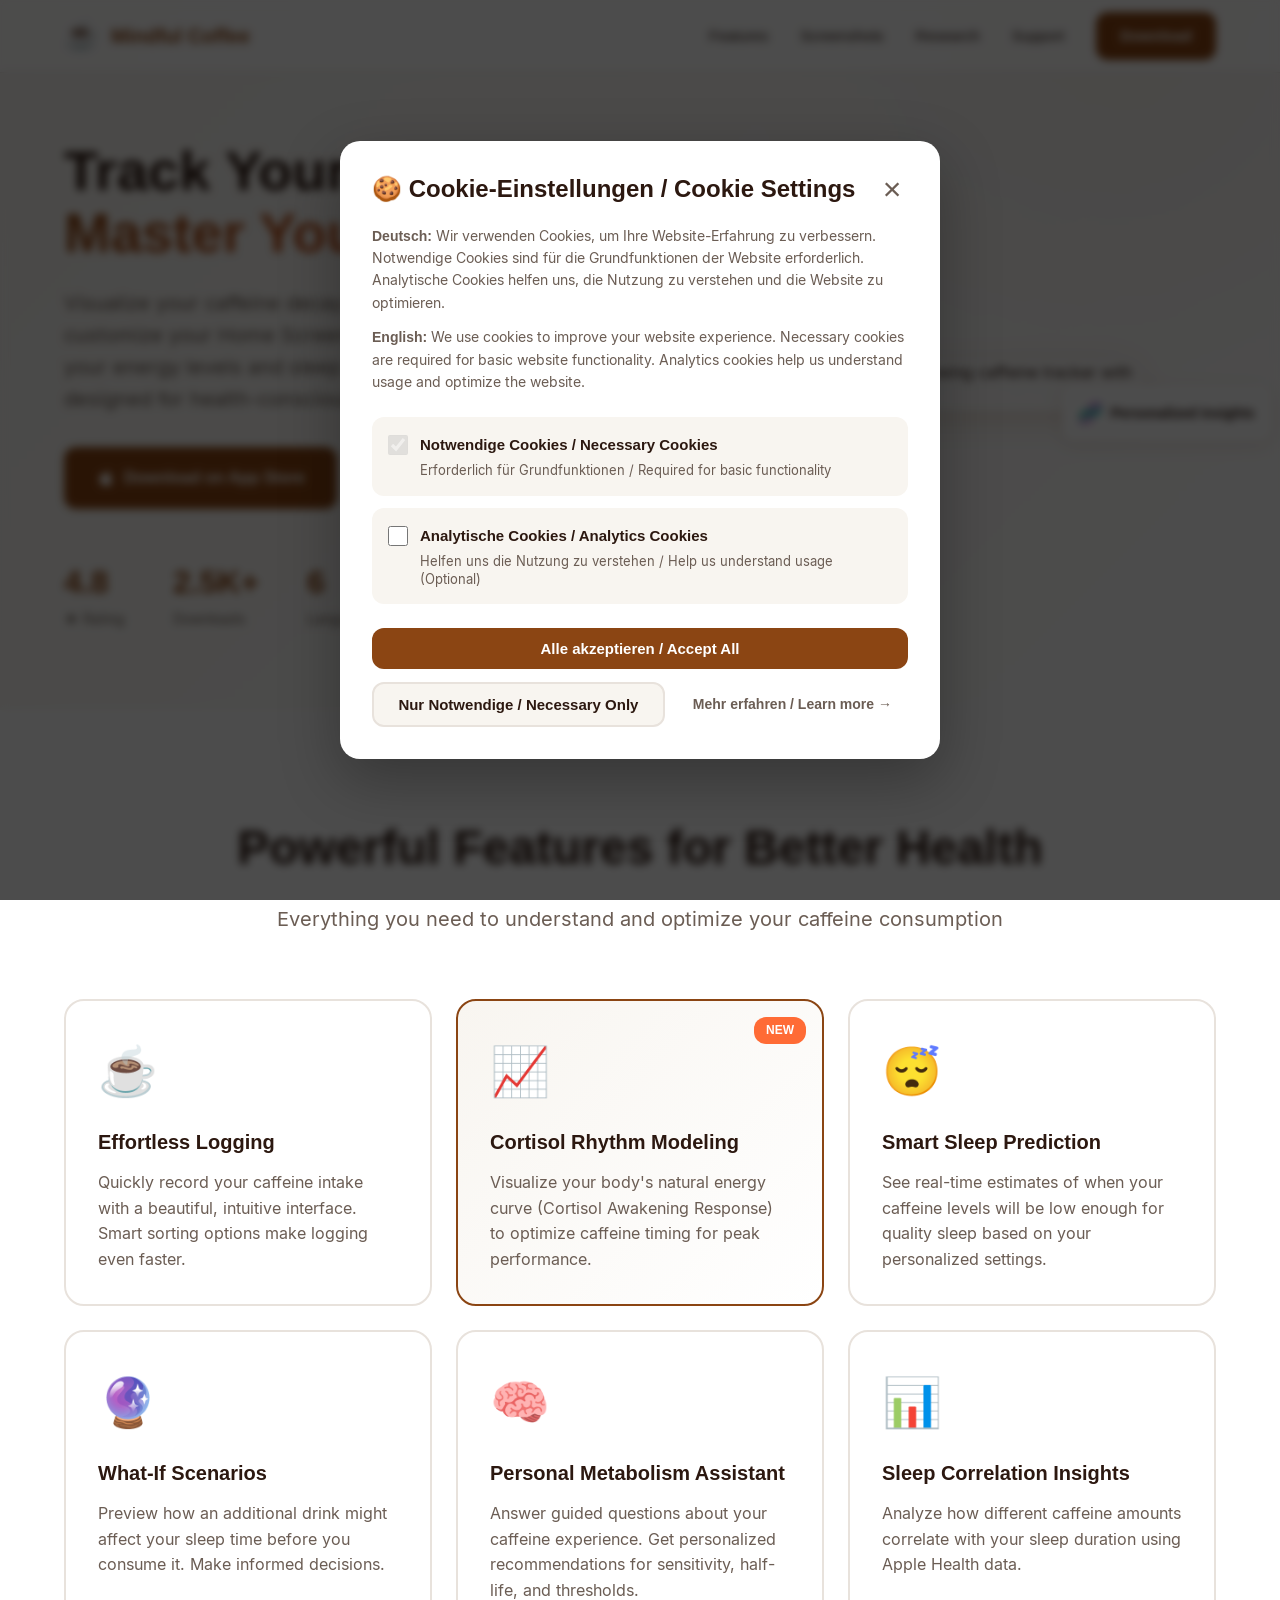
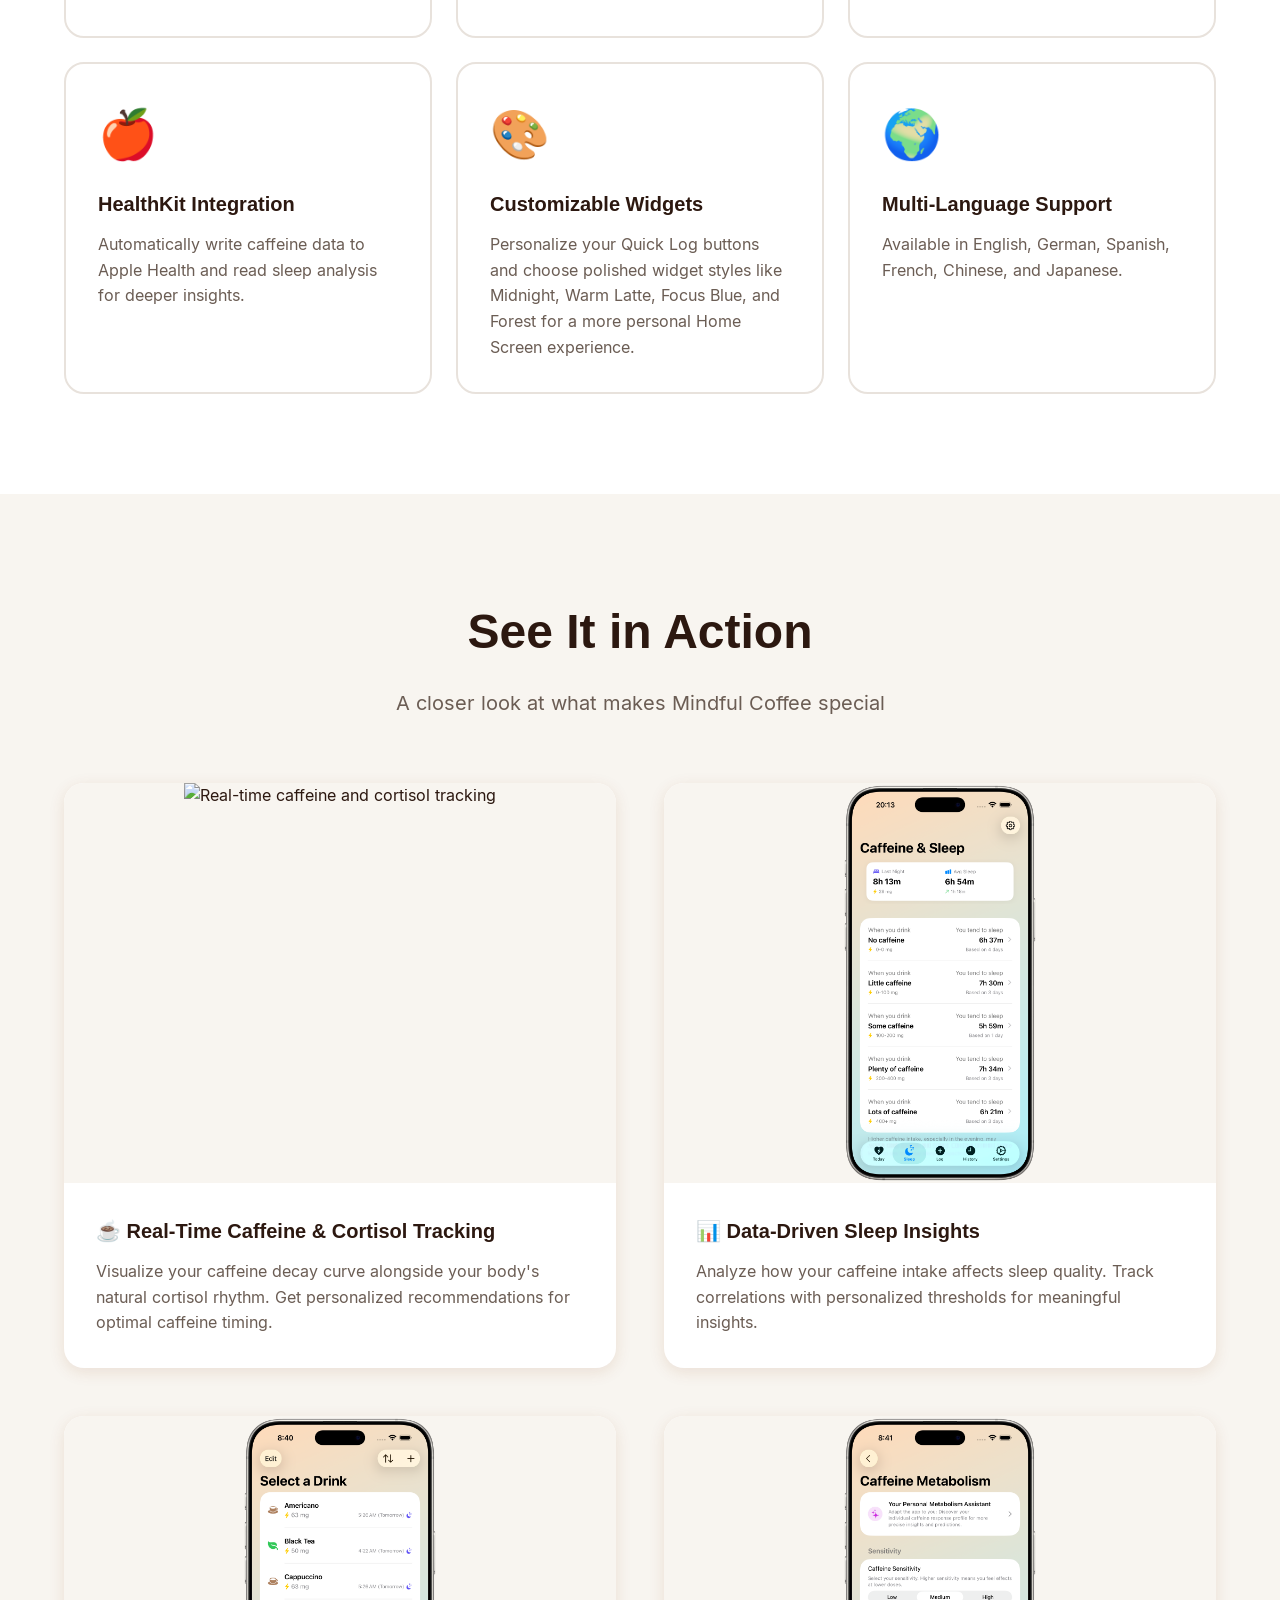
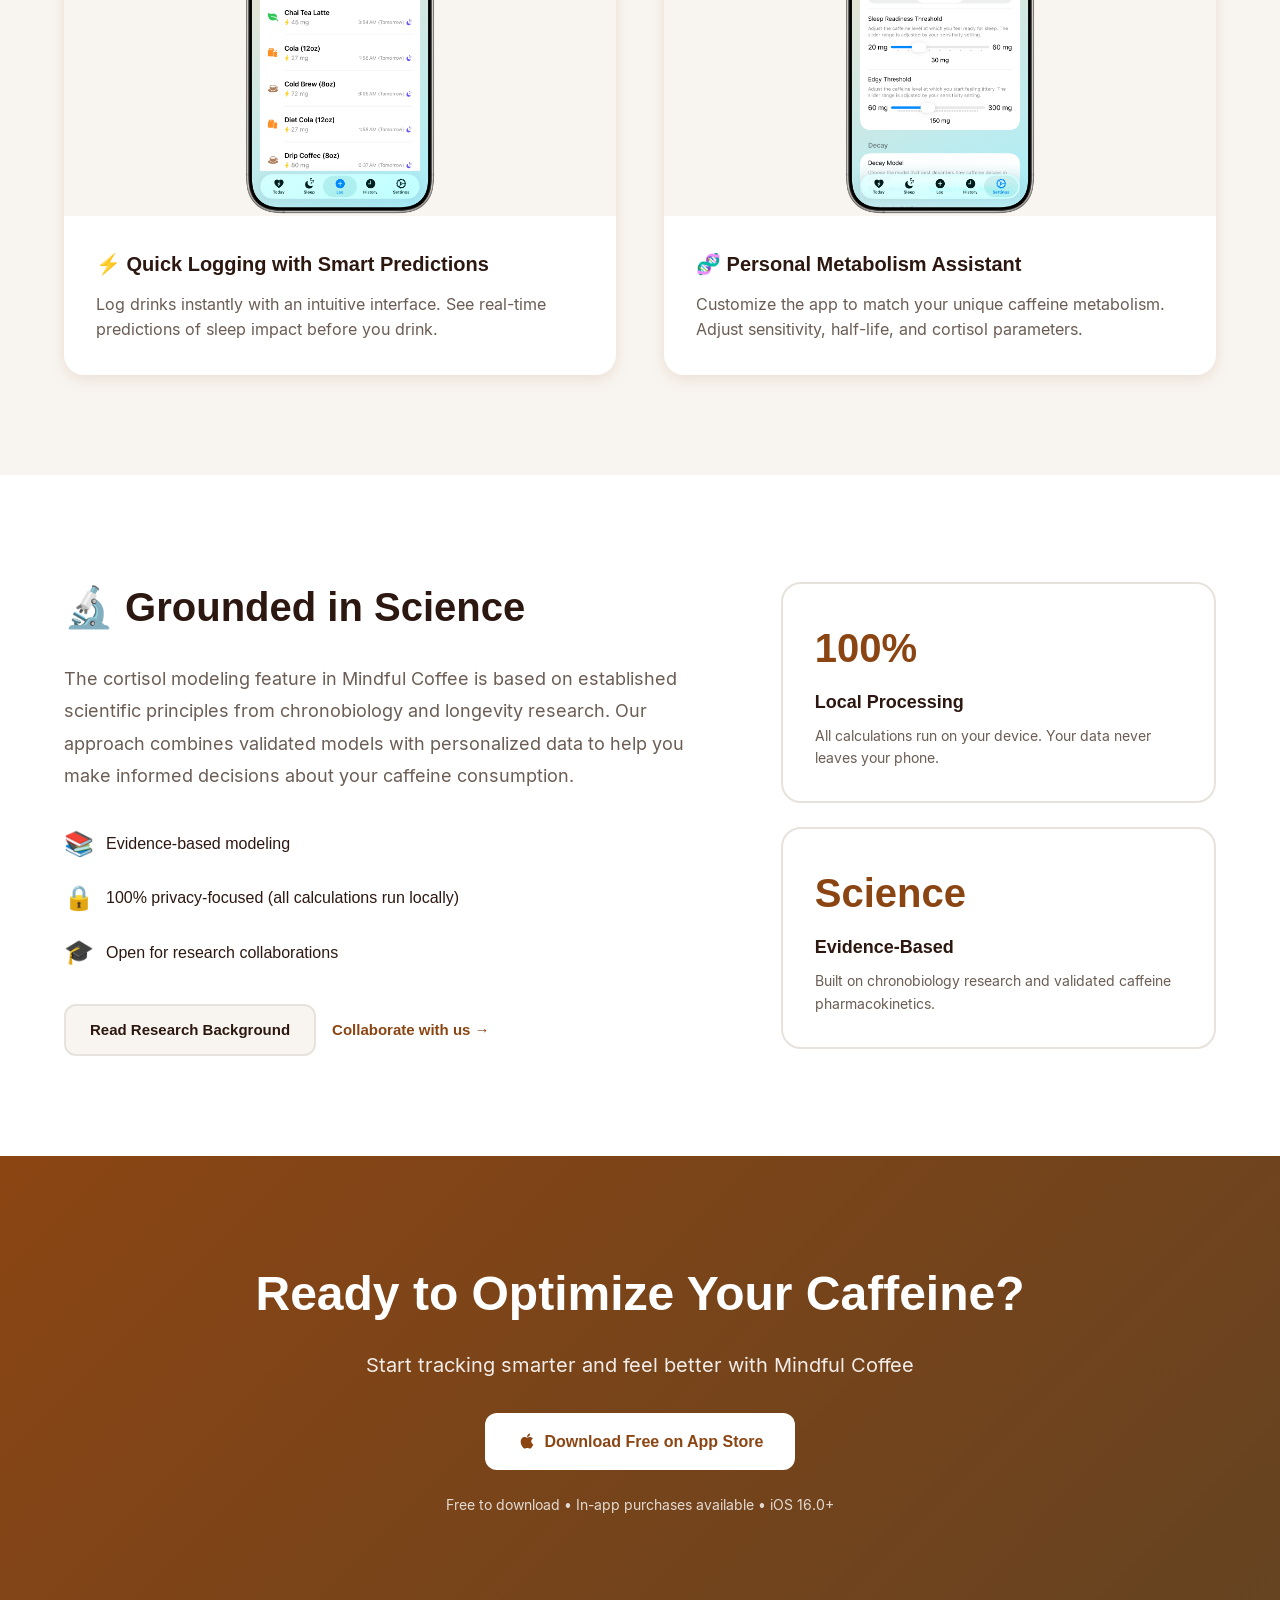
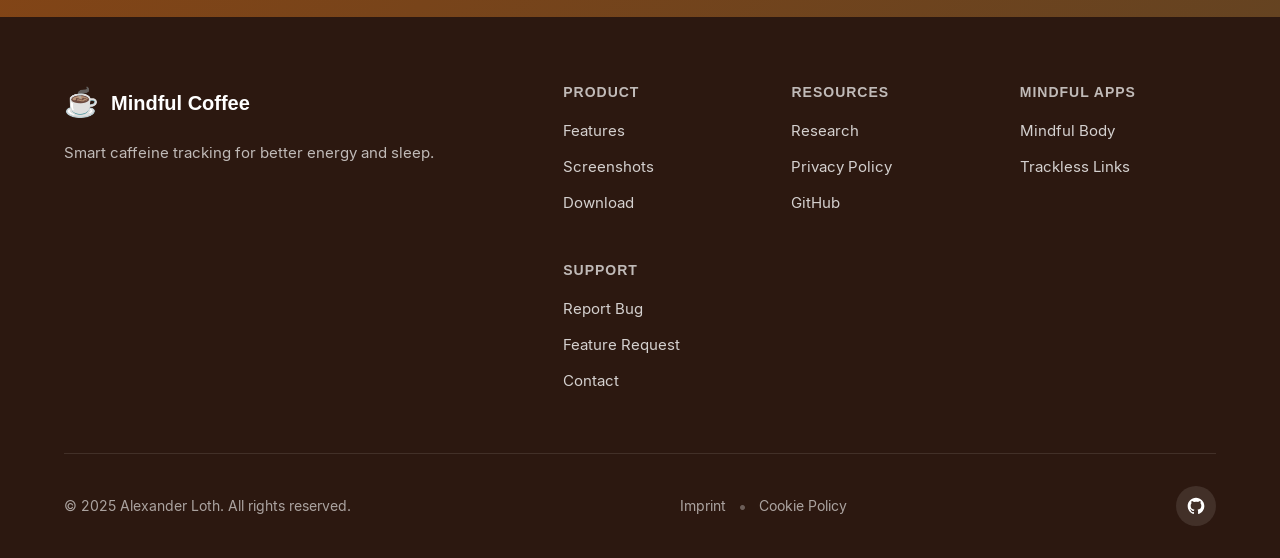
==== commit 9a5eb2f3: "Add widget customization to public docs" ====
--- a/index.html
+++ b/index.html
@@ -3,7 +3,7 @@
 <head>
     <meta charset="UTF-8">
     <meta name="viewport" content="width=device-width, initial-scale=1.0">
-    <meta name="description" content="Mindful Coffee - Track your caffeine intake, visualize cortisol rhythm, and optimize your energy & sleep. Smart iOS app for coffee lovers who care about their well-being.">
+    <meta name="description" content="Mindful Coffee - Track your caffeine intake, visualize cortisol rhythm, customize Home Screen widgets, and optimize your energy & sleep. Smart iOS app for coffee lovers who care about their well-being.">
     <meta name="keywords" content="caffeine tracker, caffeine app, cortisol rhythm, sleep optimization, coffee tracker, caffeine and sleep, iOS app, health app, metabolism tracking">
     <meta name="author" content="Alexander Loth">
     
@@ -11,14 +11,14 @@
     <meta property="og:type" content="website">
     <meta property="og:url" content="https://github.com/aloth/mindful-coffee">
     <meta property="og:title" content="Mindful Coffee - Caffeine Tracker with Cortisol Rhythm">
-    <meta property="og:description" content="Track your caffeine, visualize your cortisol rhythm, and optimize your energy & sleep with this smart iOS app.">
+    <meta property="og:description" content="Track your caffeine, visualize your cortisol rhythm, customize Home Screen widgets, and optimize your energy & sleep with this smart iOS app.">
     <meta property="og:image" content="screenshots/mindful-coffee-caffeine-tracker-cortisol-rhythm-chart.png">
     
     <!-- Twitter -->
     <meta property="twitter:card" content="summary_large_image">
     <meta property="twitter:url" content="https://github.com/aloth/mindful-coffee">
     <meta property="twitter:title" content="Mindful Coffee - Caffeine Tracker with Cortisol Rhythm">
-    <meta property="twitter:description" content="Track your caffeine, visualize your cortisol rhythm, and optimize your energy & sleep with this smart iOS app.">
+    <meta property="twitter:description" content="Track your caffeine, visualize your cortisol rhythm, customize Home Screen widgets, and optimize your energy & sleep with this smart iOS app.">
     <meta property="twitter:image" content="screenshots/mindful-coffee-caffeine-tracker-cortisol-rhythm-chart.png">
     
     <!-- Apple -->
@@ -66,7 +66,7 @@
                         <span class="gradient-text">Master Your Energy</span>
                     </h1>
                     <p class="hero-subtitle">
-                        Visualize your caffeine decay and cortisol rhythm to optimize your energy levels and sleep quality. A smart iOS app designed for health-conscious coffee lovers.
+                        Visualize your caffeine decay and cortisol rhythm, customize your Home Screen widgets, and optimize your energy levels and sleep quality. A smart iOS app designed for health-conscious coffee lovers.
                     </p>
                     <div class="hero-buttons">
                         <a href="https://apps.apple.com/us/app/mindful-coffee-tracks-caffeine/id6742878005?platform=iphone" class="btn-primary btn-large" target="_blank">
@@ -108,8 +108,8 @@
                         <span class="badge-text">Personalized insights</span>
                     </div>
                     <div class="floating-badge badge-3">
-                        <span class="badge-icon">🔬</span>
-                        <span class="badge-text">Science-backed</span>
+                        <span class="badge-icon">🎨</span>
+                        <span class="badge-text">Custom widgets</span>
                     </div>
                 </div>
             </div>
@@ -170,8 +170,8 @@
                 
                 <div class="feature-card">
                     <div class="feature-icon">🎨</div>
-                    <h3 class="feature-title">Beautiful Design</h3>
-                    <p class="feature-description">Crafted with Apple's Liquid Glass aesthetic. Modern, translucent interface that feels right at home on your iPhone.</p>
+                    <h3 class="feature-title">Customizable Widgets</h3>
+                    <p class="feature-description">Personalize your Quick Log buttons and choose polished widget styles like Midnight, Warm Latte, Focus Blue, and Forest for a more personal Home Screen experience.</p>
                 </div>
                 
                 <div class="feature-card">
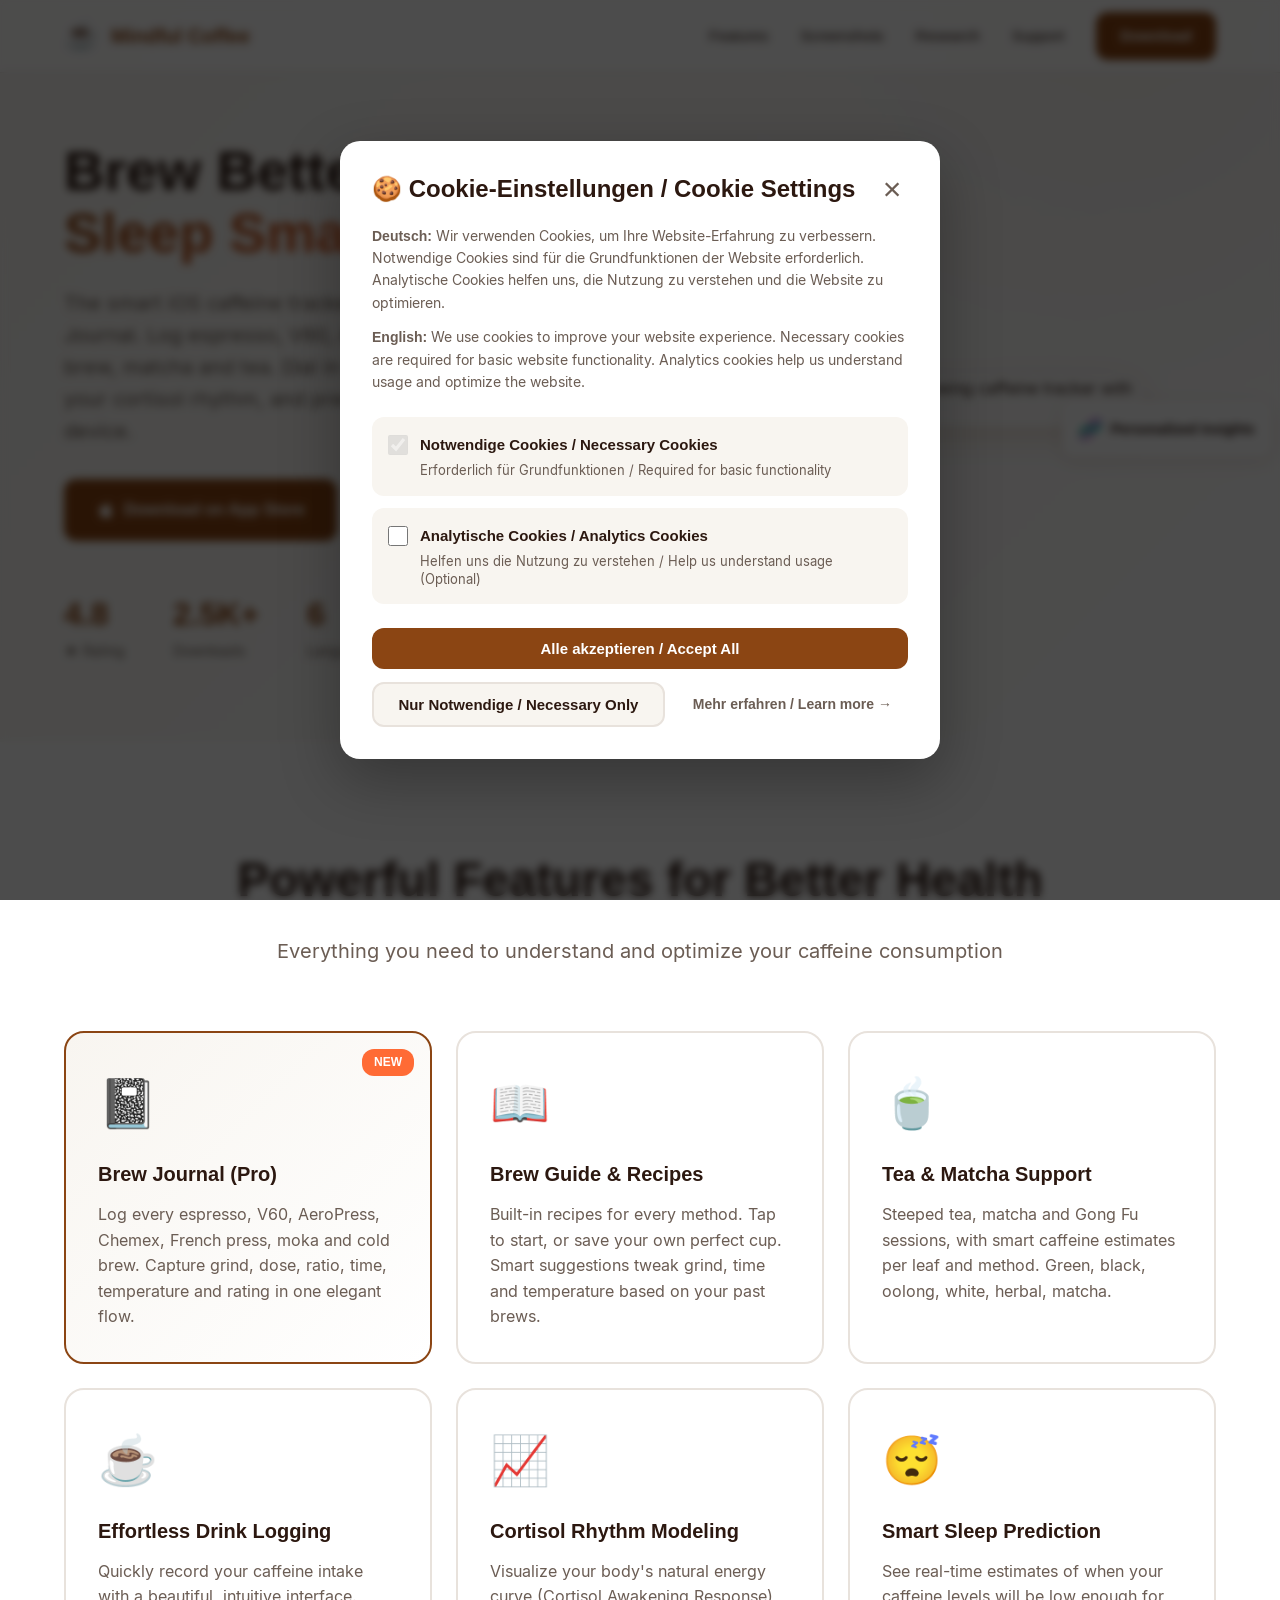
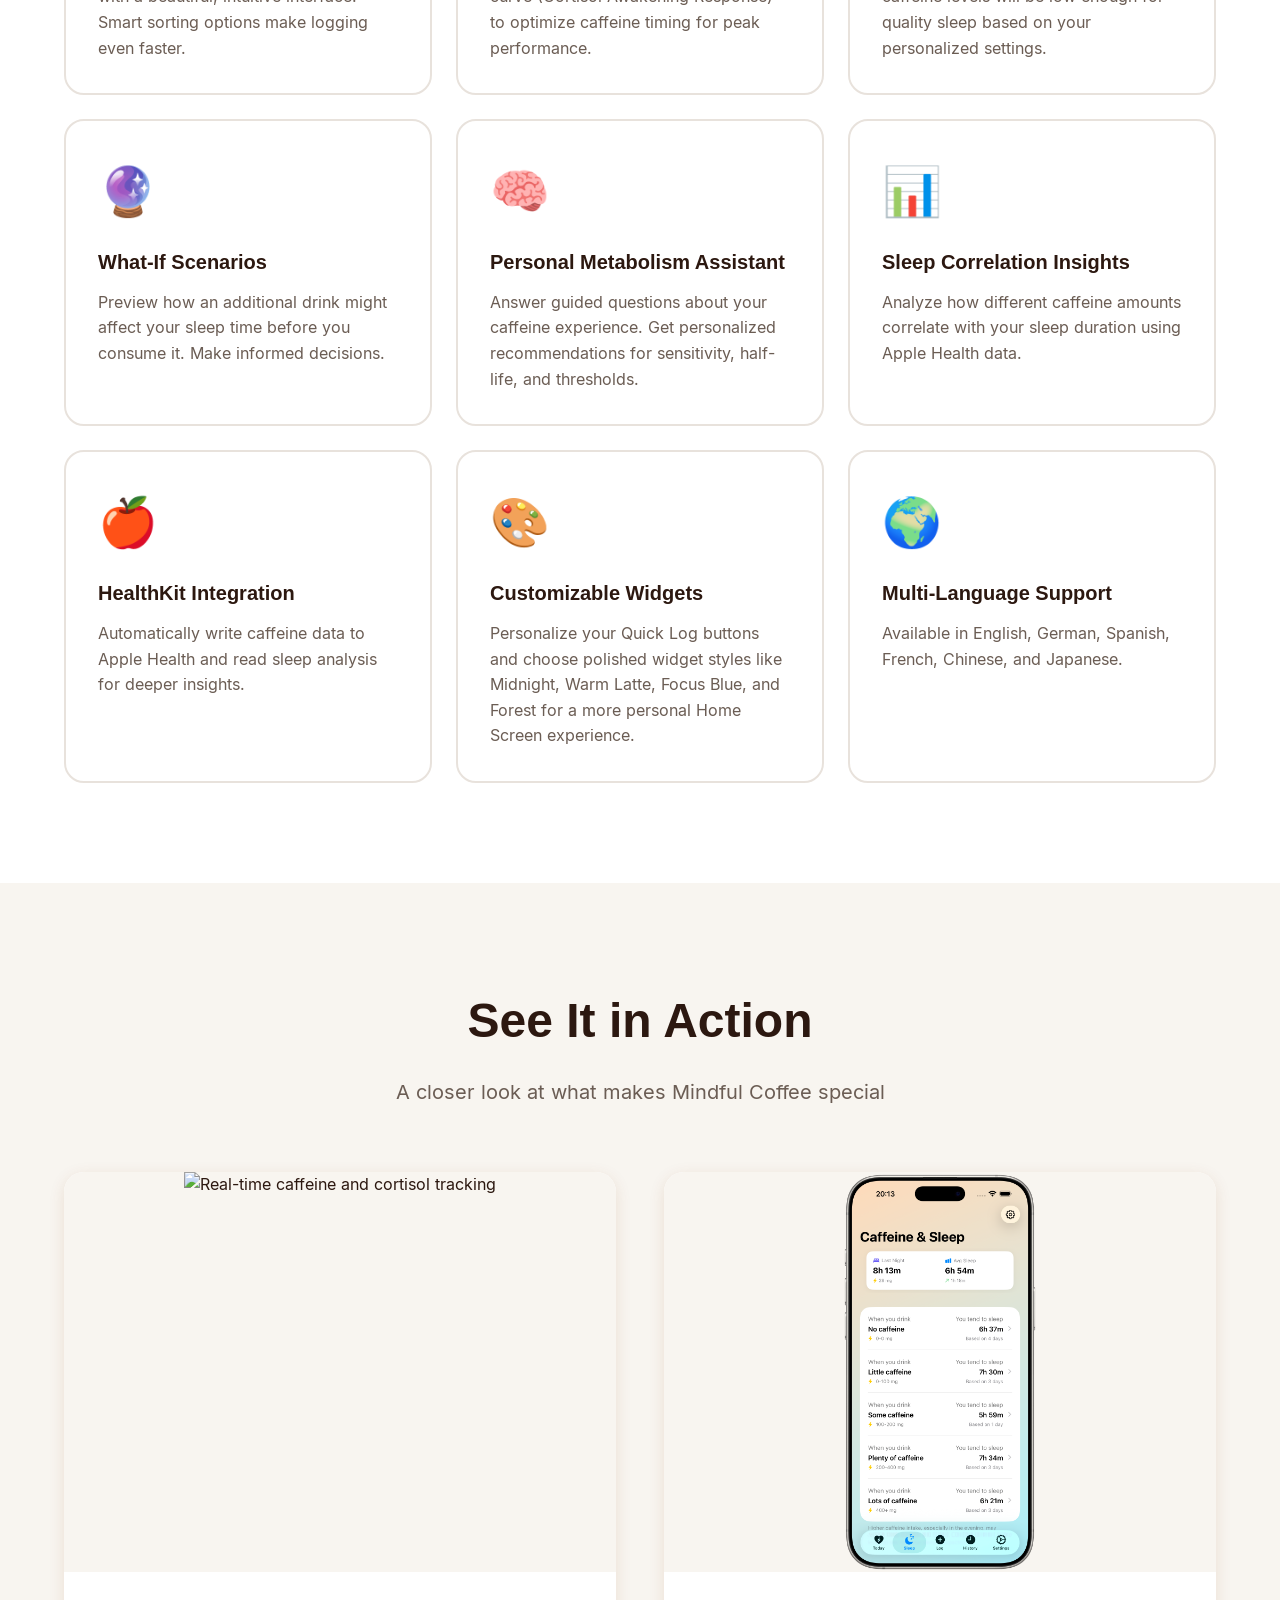
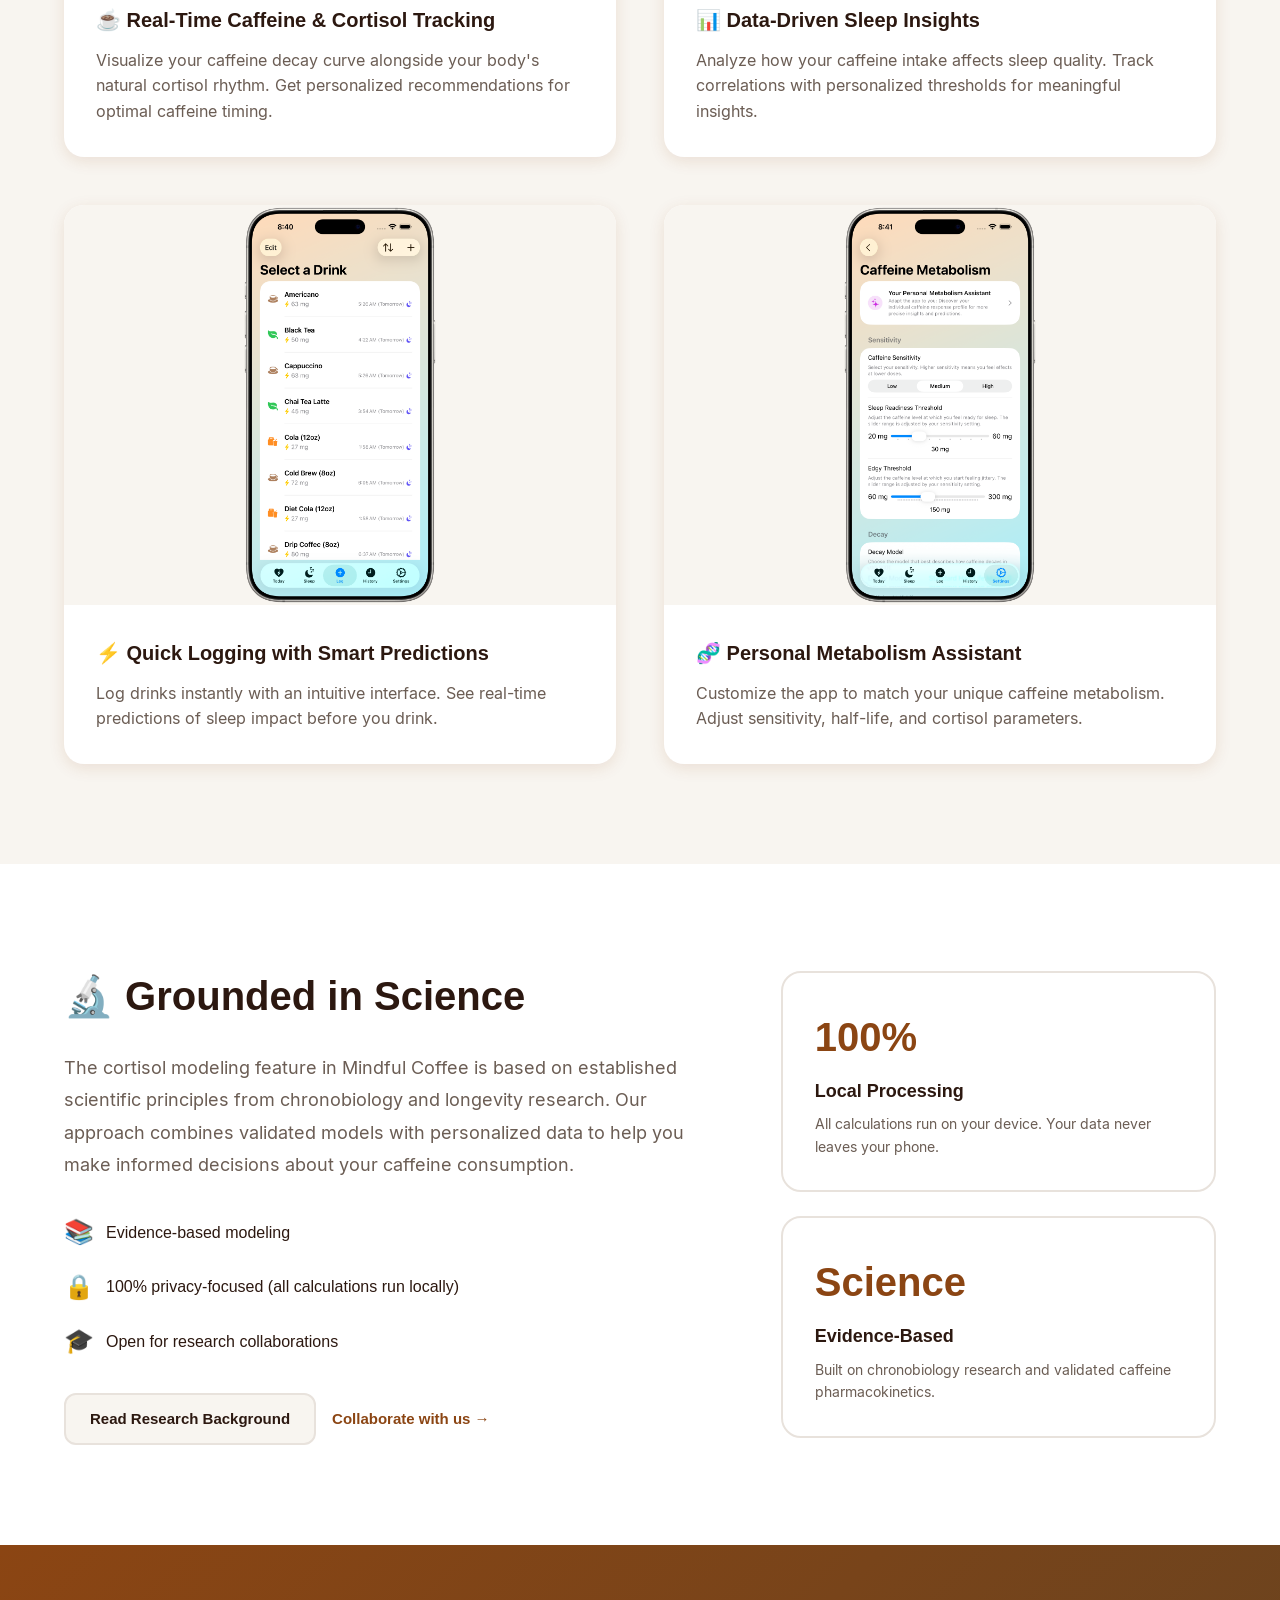
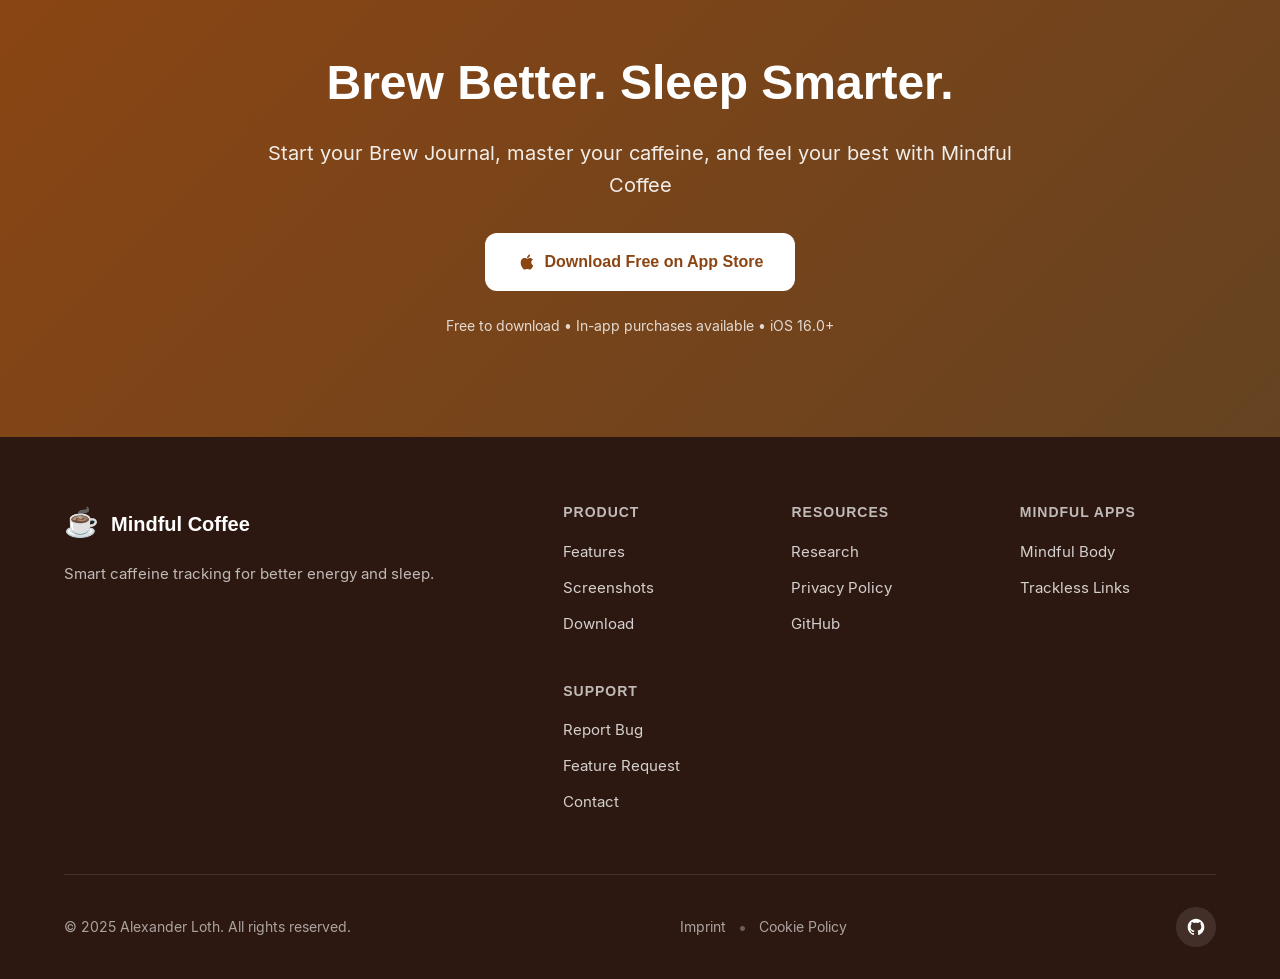
==== commit 41dcca38: "Add Brew Journal SEO across README, FAQ and landing page (5.6) Promote Mindful Coffee 5.6 Brew Journ" ====
--- a/index.html
+++ b/index.html
@@ -3,29 +3,29 @@
 <head>
     <meta charset="UTF-8">
     <meta name="viewport" content="width=device-width, initial-scale=1.0">
-    <meta name="description" content="Mindful Coffee - Track your caffeine intake, visualize cortisol rhythm, customize Home Screen widgets, and optimize your energy & sleep. Smart iOS app for coffee lovers who care about their well-being.">
-    <meta name="keywords" content="caffeine tracker, caffeine app, cortisol rhythm, sleep optimization, coffee tracker, caffeine and sleep, iOS app, health app, metabolism tracking">
+    <meta name="description" content="Mindful Coffee — the iOS caffeine tracker with a Brew Journal. Log espresso, V60, AeroPress, Chemex, French press, cold brew, matcha and tea. Dial in your perfect cup, track caffeine, visualize cortisol rhythm, and predict your sleep — all on-device. Free download on the App Store.">
+    <meta name="keywords" content="caffeine tracker, brew journal, brew log, espresso recipe, V60 recipe, AeroPress recipe, pour over, cold brew, coffee tracker app, coffee recipe app, brew analytics, matcha tracker, tea tracker, decaf tracker, cortisol rhythm, sleep optimization, caffeine and sleep, caffeine half life, iOS coffee app, health app, metabolism tracking">
     <meta name="author" content="Alexander Loth">
     
     <!-- Open Graph / Facebook -->
     <meta property="og:type" content="website">
     <meta property="og:url" content="https://github.com/aloth/mindful-coffee">
-    <meta property="og:title" content="Mindful Coffee - Caffeine Tracker with Cortisol Rhythm">
-    <meta property="og:description" content="Track your caffeine, visualize your cortisol rhythm, customize Home Screen widgets, and optimize your energy & sleep with this smart iOS app.">
+    <meta property="og:title" content="Mindful Coffee — Caffeine Tracker & Brew Journal for iOS">
+    <meta property="og:description" content="Log espresso, V60, AeroPress, cold brew, matcha and tea. Dial in your perfect cup, track caffeine, and predict your sleep — all on-device on iPhone, iPad and Mac.">
     <meta property="og:image" content="screenshots/mindful-coffee-caffeine-tracker-cortisol-rhythm-chart.png">
     
     <!-- Twitter -->
     <meta property="twitter:card" content="summary_large_image">
     <meta property="twitter:url" content="https://github.com/aloth/mindful-coffee">
-    <meta property="twitter:title" content="Mindful Coffee - Caffeine Tracker with Cortisol Rhythm">
-    <meta property="twitter:description" content="Track your caffeine, visualize your cortisol rhythm, customize Home Screen widgets, and optimize your energy & sleep with this smart iOS app.">
+    <meta property="twitter:title" content="Mindful Coffee — Caffeine Tracker & Brew Journal for iOS">
+    <meta property="twitter:description" content="Log espresso, V60, AeroPress, cold brew, matcha and tea. Dial in your perfect cup, track caffeine, and predict your sleep — all on-device on iPhone, iPad and Mac.">
     <meta property="twitter:image" content="screenshots/mindful-coffee-caffeine-tracker-cortisol-rhythm-chart.png">
     
     <!-- Apple -->
     <meta name="apple-mobile-web-app-capable" content="yes">
     <meta name="apple-mobile-web-app-status-bar-style" content="black-translucent">
     
-    <title>Mindful Coffee - Smart Caffeine Tracker & Cortisol Rhythm App for iOS</title>
+    <title>Mindful Coffee — Caffeine Tracker & Brew Journal for iPhone, iPad & Mac</title>
     
     <link rel="stylesheet" href="styles.css">
 </head>
@@ -62,11 +62,11 @@
             <div class="hero-content">
                 <div class="hero-text">
                     <h1 class="hero-title">
-                        Track Your Caffeine,<br>
-                        <span class="gradient-text">Master Your Energy</span>
+                        Brew Better.<br>
+                        <span class="gradient-text">Sleep Smarter.</span>
                     </h1>
                     <p class="hero-subtitle">
-                        Visualize your caffeine decay and cortisol rhythm, customize your Home Screen widgets, and optimize your energy levels and sleep quality. A smart iOS app designed for health-conscious coffee lovers.
+                        The smart iOS caffeine tracker with a built-in Brew Journal. Log espresso, V60, AeroPress, Chemex, cold brew, matcha and tea. Dial in your perfect cup, visualize your cortisol rhythm, and predict your sleep — all on-device.
                     </p>
                     <div class="hero-buttons">
                         <a href="https://apps.apple.com/us/app/mindful-coffee-tracks-caffeine/id6742878005?platform=iphone" class="btn-primary btn-large" target="_blank">
@@ -108,8 +108,8 @@
                         <span class="badge-text">Personalized insights</span>
                     </div>
                     <div class="floating-badge badge-3">
-                        <span class="badge-icon">🎨</span>
-                        <span class="badge-text">Custom widgets</span>
+                        <span class="badge-icon">📓</span>
+                        <span class="badge-text">Brew Journal</span>
                     </div>
                 </div>
             </div>
@@ -125,14 +125,32 @@
             </div>
             
             <div class="features-grid">
-                <div class="feature-card">
-                    <div class="feature-icon">☕</div>
-                    <h3 class="feature-title">Effortless Logging</h3>
-                    <p class="feature-description">Quickly record your caffeine intake with a beautiful, intuitive interface. Smart sorting options make logging even faster.</p>
-                </div>
-                
                 <div class="feature-card featured">
                     <div class="feature-badge">NEW</div>
+                    <div class="feature-icon">📓</div>
+                    <h3 class="feature-title">Brew Journal (Pro)</h3>
+                    <p class="feature-description">Log every espresso, V60, AeroPress, Chemex, French press, moka and cold brew. Capture grind, dose, ratio, time, temperature and rating in one elegant flow.</p>
+                </div>
+
+                <div class="feature-card">
+                    <div class="feature-icon">📖</div>
+                    <h3 class="feature-title">Brew Guide & Recipes</h3>
+                    <p class="feature-description">Built-in recipes for every method. Tap to start, or save your own perfect cup. Smart suggestions tweak grind, time and temperature based on your past brews.</p>
+                </div>
+
+                <div class="feature-card">
+                    <div class="feature-icon">🍵</div>
+                    <h3 class="feature-title">Tea & Matcha Support</h3>
+                    <p class="feature-description">Steeped tea, matcha and Gong Fu sessions, with smart caffeine estimates per leaf and method. Green, black, oolong, white, herbal, matcha.</p>
+                </div>
+
+                <div class="feature-card">
+                    <div class="feature-icon">☕</div>
+                    <h3 class="feature-title">Effortless Drink Logging</h3>
+                    <p class="feature-description">Quickly record your caffeine intake with a beautiful, intuitive interface. Smart sorting options make logging even faster.</p>
+                </div>
+                
+                <div class="feature-card">
                     <div class="feature-icon">📈</div>
                     <h3 class="feature-title">Cortisol Rhythm Modeling</h3>
                     <p class="feature-description">Visualize your body's natural energy curve (Cortisol Awakening Response) to optimize caffeine timing for peak performance.</p>
@@ -287,8 +305,8 @@
     <section class="cta">
         <div class="container">
             <div class="cta-content">
-                <h2 class="cta-title">Ready to Optimize Your Caffeine?</h2>
-                <p class="cta-subtitle">Start tracking smarter and feel better with Mindful Coffee</p>
+                <h2 class="cta-title">Brew Better. Sleep Smarter.</h2>
+                <p class="cta-subtitle">Start your Brew Journal, master your caffeine, and feel your best with Mindful Coffee</p>
                 <div class="cta-buttons">
                     <a href="https://apps.apple.com/us/app/mindful-coffee-tracks-caffeine/id6742878005?platform=iphone" class="btn-primary btn-large" target="_blank">
                         <svg class="apple-icon" viewBox="0 0 24 24" fill="currentColor">
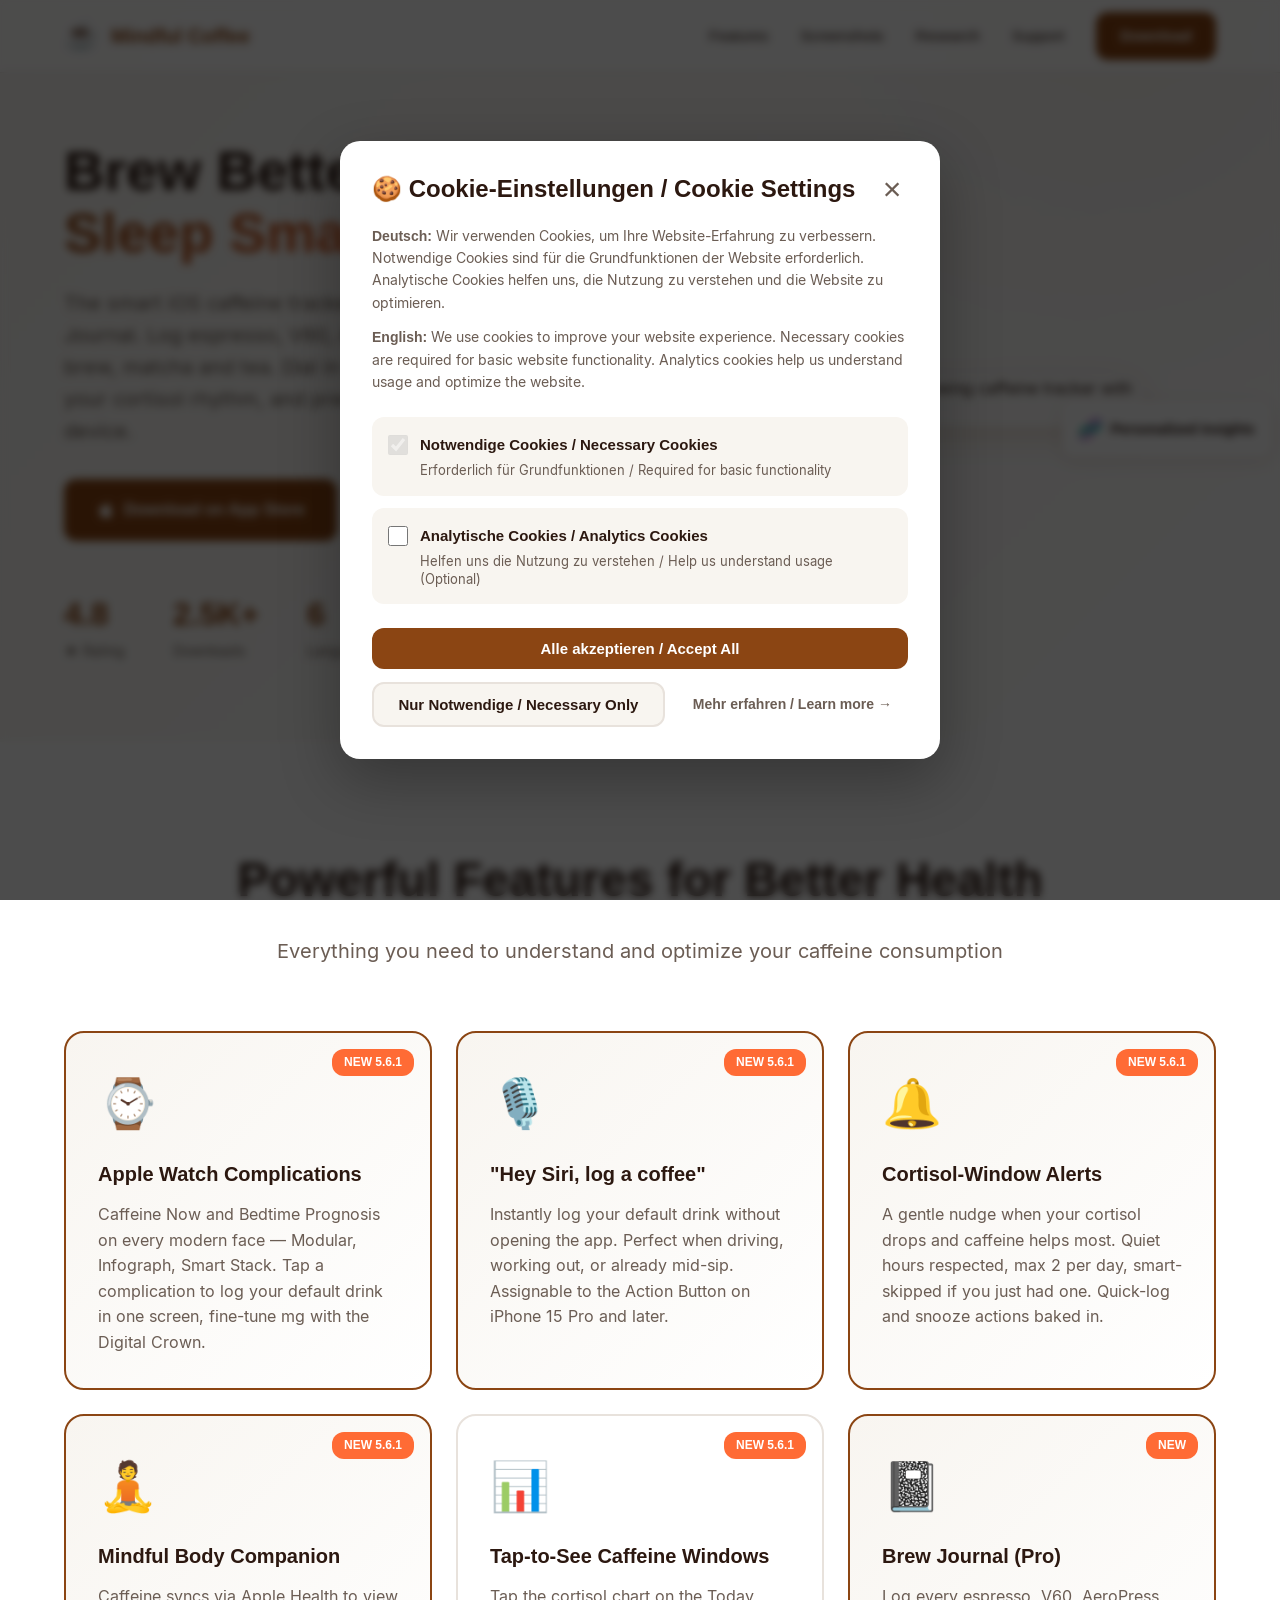
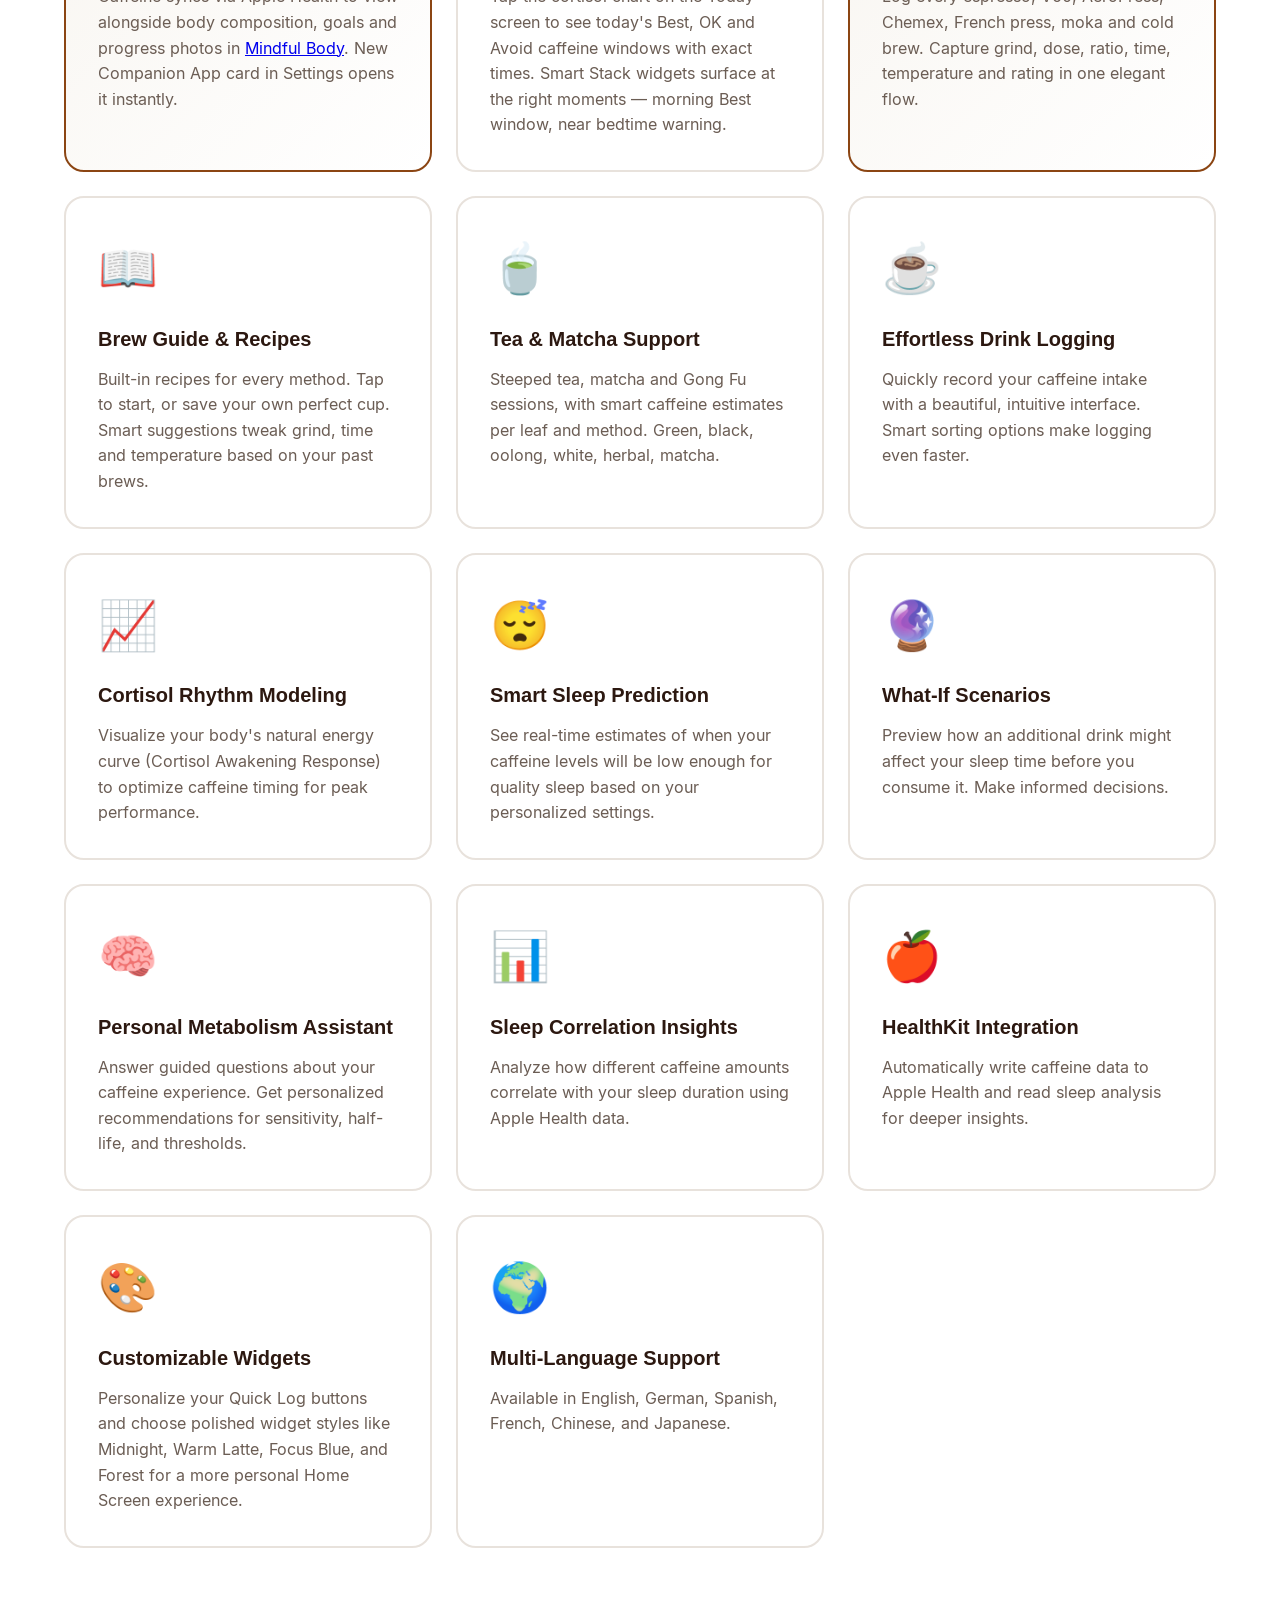
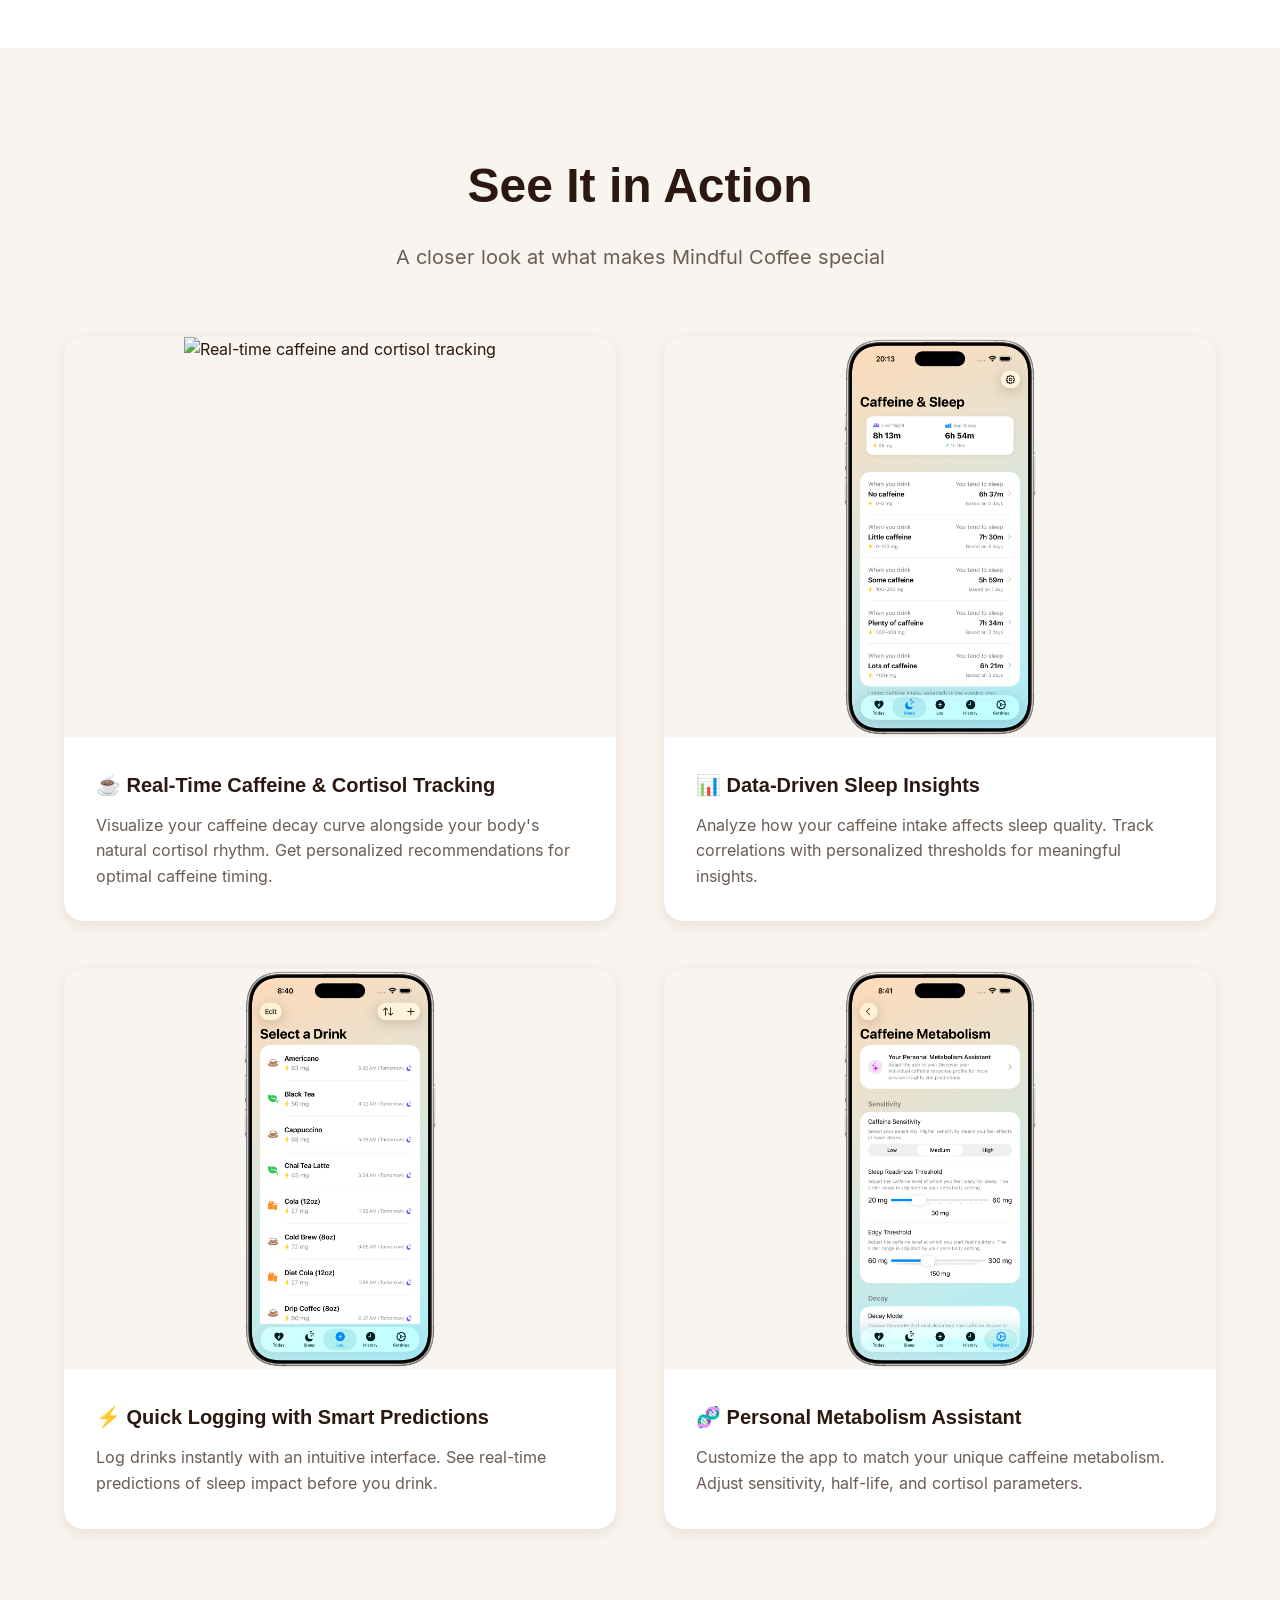
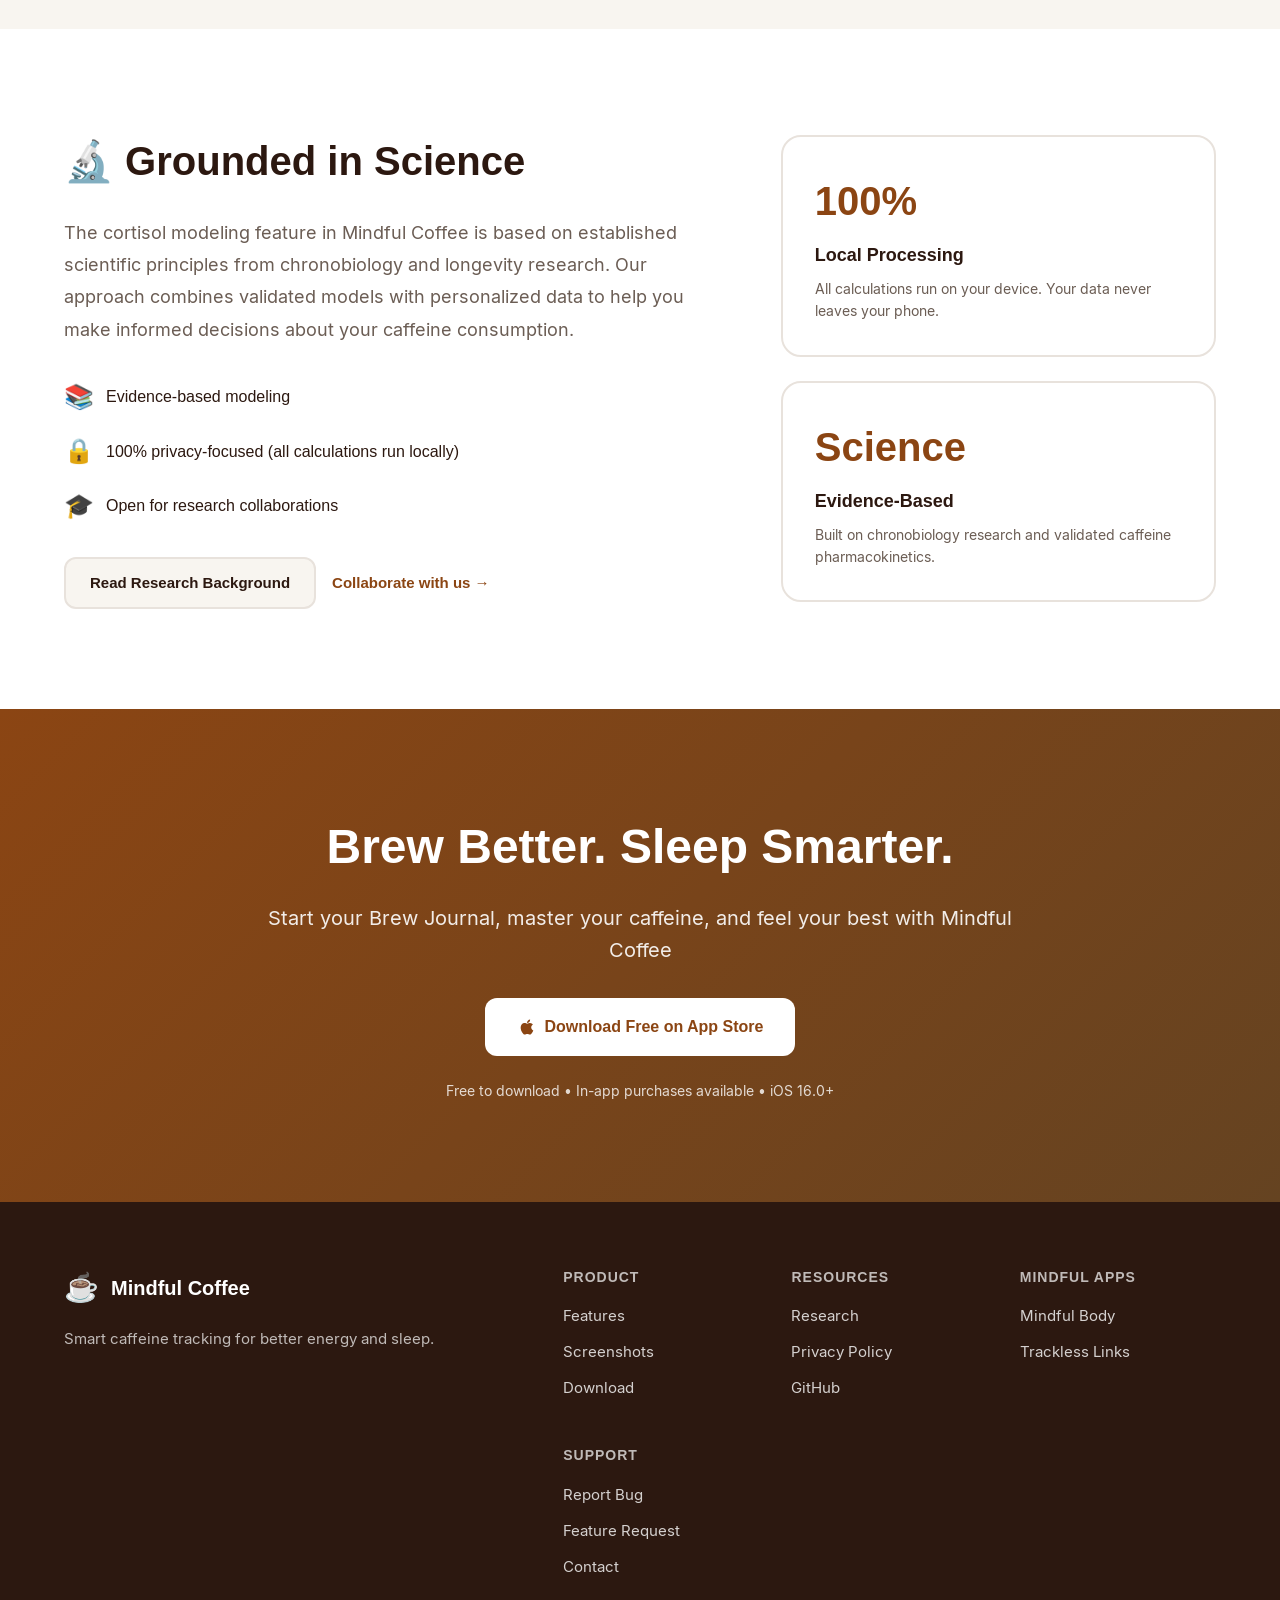
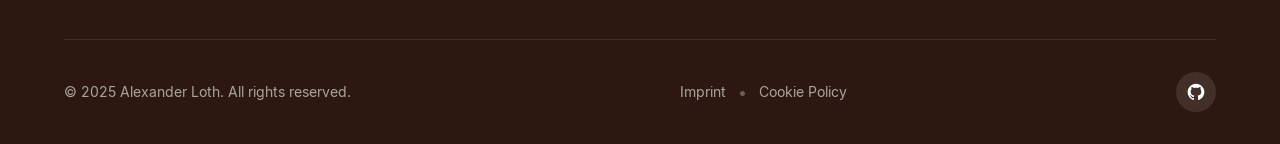
==== commit e109bfc0: "Surface 5.6.1 features on landing pages (root + docs/) - 4 new feature cards on root index.html: App" ====
--- a/index.html
+++ b/index.html
@@ -3,8 +3,8 @@
 <head>
     <meta charset="UTF-8">
     <meta name="viewport" content="width=device-width, initial-scale=1.0">
-    <meta name="description" content="Mindful Coffee — the iOS caffeine tracker with a Brew Journal. Log espresso, V60, AeroPress, Chemex, French press, cold brew, matcha and tea. Dial in your perfect cup, track caffeine, visualize cortisol rhythm, and predict your sleep — all on-device. Free download on the App Store.">
-    <meta name="keywords" content="caffeine tracker, brew journal, brew log, espresso recipe, V60 recipe, AeroPress recipe, pour over, cold brew, coffee tracker app, coffee recipe app, brew analytics, matcha tracker, tea tracker, decaf tracker, cortisol rhythm, sleep optimization, caffeine and sleep, caffeine half life, iOS coffee app, health app, metabolism tracking">
+    <meta name="description" content="Mindful Coffee — the iOS caffeine tracker with a Brew Journal, Apple Watch complications, and Hey Siri quick-log. Log espresso, V60, AeroPress, Chemex, French press, cold brew, matcha and tea. Dial in your perfect cup, track caffeine, visualize cortisol rhythm, and predict your sleep — all on-device. Free download on the App Store.">
+    <meta name="keywords" content="caffeine tracker, brew journal, brew log, espresso recipe, V60 recipe, AeroPress recipe, pour over, cold brew, coffee tracker app, coffee recipe app, brew analytics, matcha tracker, tea tracker, decaf tracker, cortisol rhythm, sleep optimization, caffeine and sleep, caffeine half life, iOS coffee app, health app, metabolism tracking, Apple Watch coffee, watchOS complications, Hey Siri coffee, Siri shortcut, cortisol notifications, Mindful Body">
     <meta name="author" content="Alexander Loth">
     
     <!-- Open Graph / Facebook -->
@@ -126,6 +126,41 @@
             
             <div class="features-grid">
                 <div class="feature-card featured">
+                    <div class="feature-badge">NEW 5.6.1</div>
+                    <div class="feature-icon">⌚️</div>
+                    <h3 class="feature-title">Apple Watch Complications</h3>
+                    <p class="feature-description">Caffeine Now and Bedtime Prognosis on every modern face — Modular, Infograph, Smart Stack. Tap a complication to log your default drink in one screen, fine-tune mg with the Digital Crown.</p>
+                </div>
+
+                <div class="feature-card featured">
+                    <div class="feature-badge">NEW 5.6.1</div>
+                    <div class="feature-icon">🎙️</div>
+                    <h3 class="feature-title">"Hey Siri, log a coffee"</h3>
+                    <p class="feature-description">Instantly log your default drink without opening the app. Perfect when driving, working out, or already mid-sip. Assignable to the Action Button on iPhone 15 Pro and later.</p>
+                </div>
+
+                <div class="feature-card featured">
+                    <div class="feature-badge">NEW 5.6.1</div>
+                    <div class="feature-icon">🔔</div>
+                    <h3 class="feature-title">Cortisol-Window Alerts</h3>
+                    <p class="feature-description">A gentle nudge when your cortisol drops and caffeine helps most. Quiet hours respected, max 2 per day, smart-skipped if you just had one. Quick-log and snooze actions baked in.</p>
+                </div>
+
+                <div class="feature-card featured">
+                    <div class="feature-badge">NEW 5.6.1</div>
+                    <div class="feature-icon">🧘</div>
+                    <h3 class="feature-title">Mindful Body Companion</h3>
+                    <p class="feature-description">Caffeine syncs via Apple Health to view alongside body composition, goals and progress photos in <a href="https://github.com/aloth/mindful-body">Mindful Body</a>. New Companion App card in Settings opens it instantly.</p>
+                </div>
+
+                <div class="feature-card">
+                    <div class="feature-badge">NEW 5.6.1</div>
+                    <div class="feature-icon">📊</div>
+                    <h3 class="feature-title">Tap-to-See Caffeine Windows</h3>
+                    <p class="feature-description">Tap the cortisol chart on the Today screen to see today's Best, OK and Avoid caffeine windows with exact times. Smart Stack widgets surface at the right moments — morning Best window, near bedtime warning.</p>
+                </div>
+
+                <div class="feature-card featured">
                     <div class="feature-badge">NEW</div>
                     <div class="feature-icon">📓</div>
                     <h3 class="feature-title">Brew Journal (Pro)</h3>
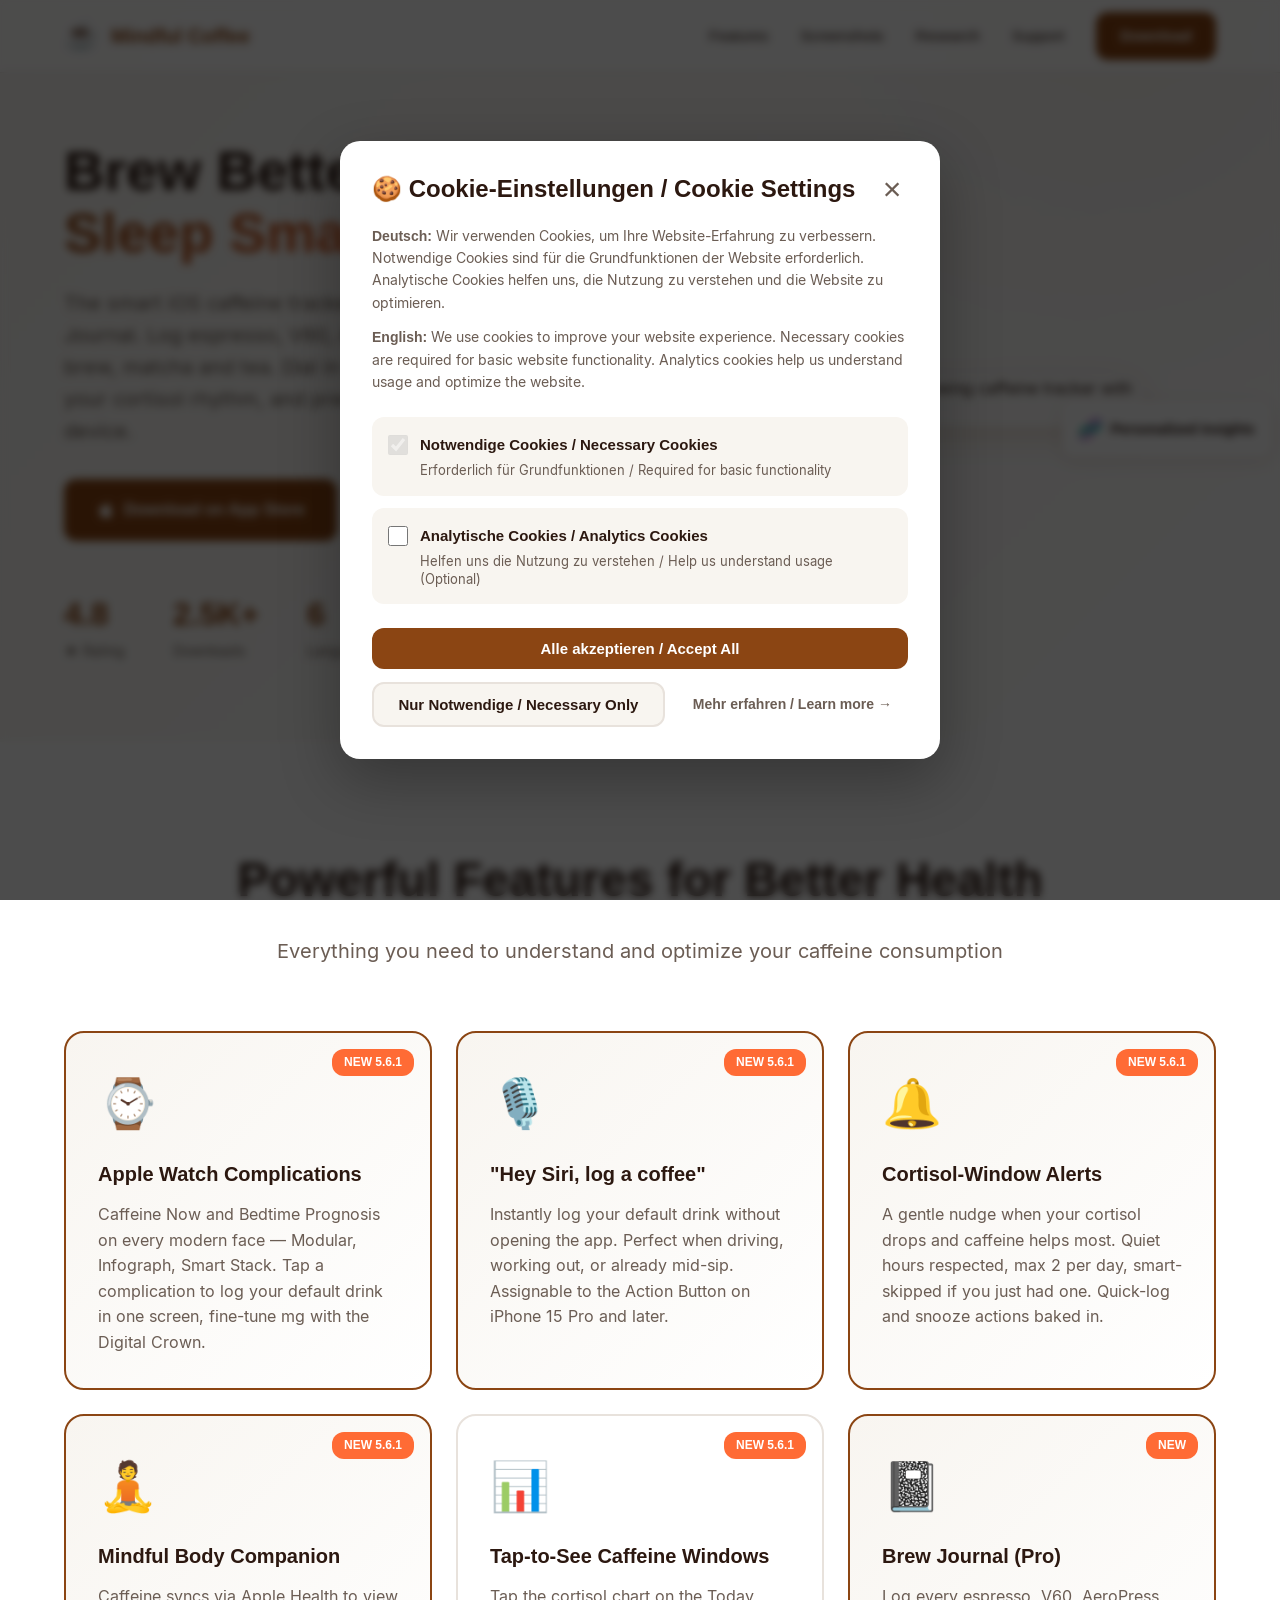
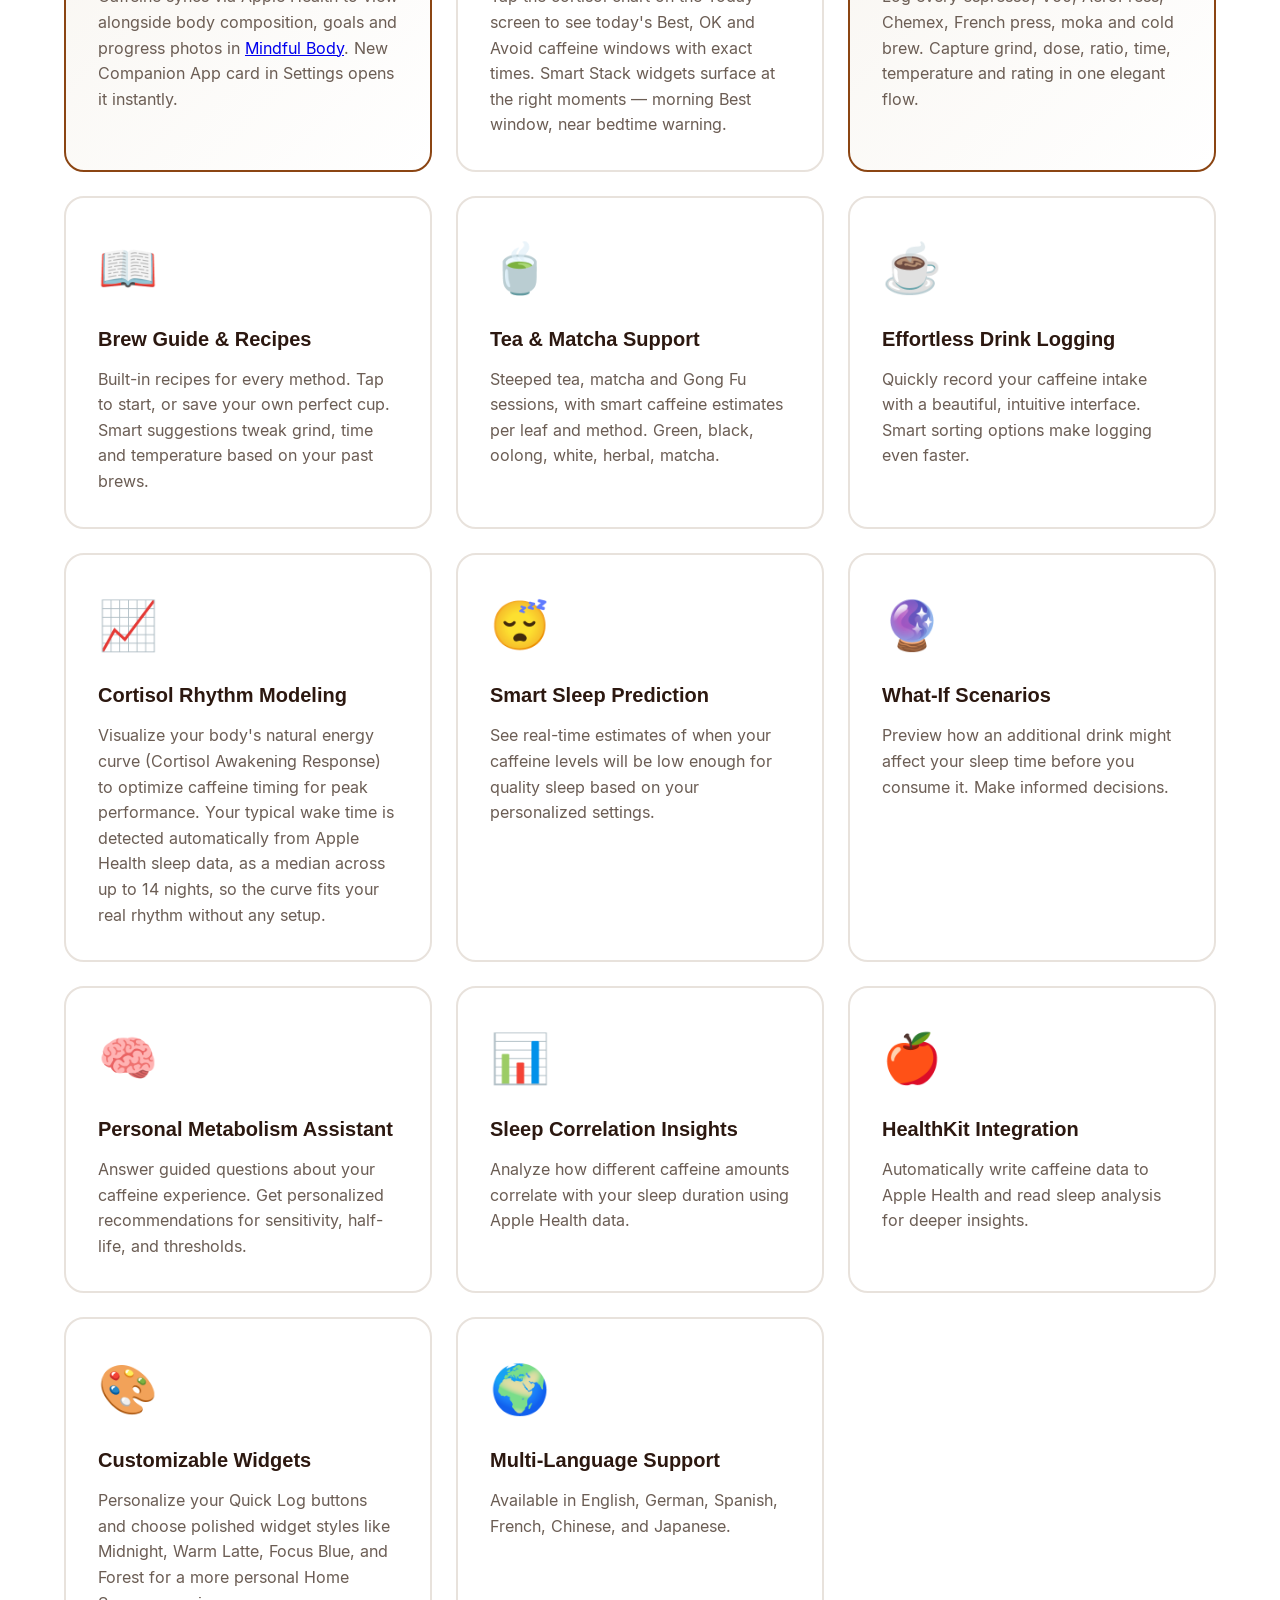
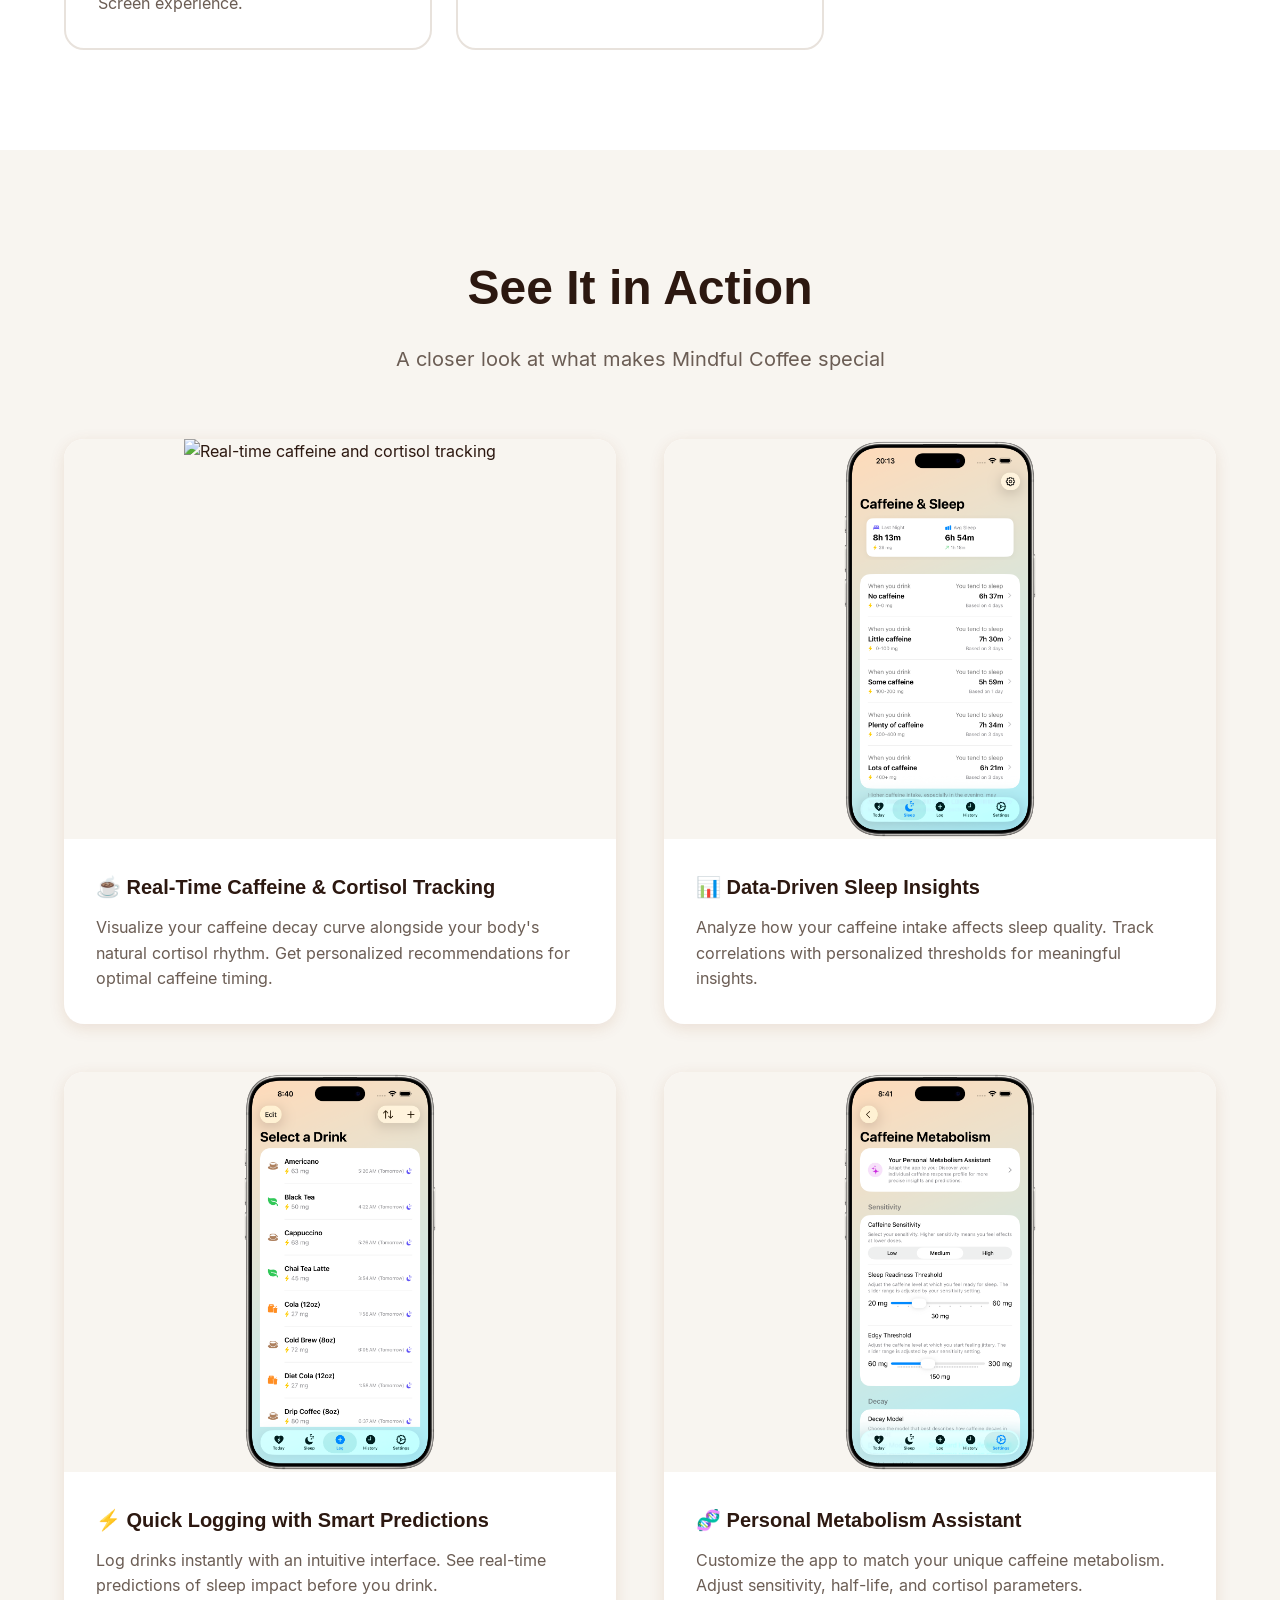
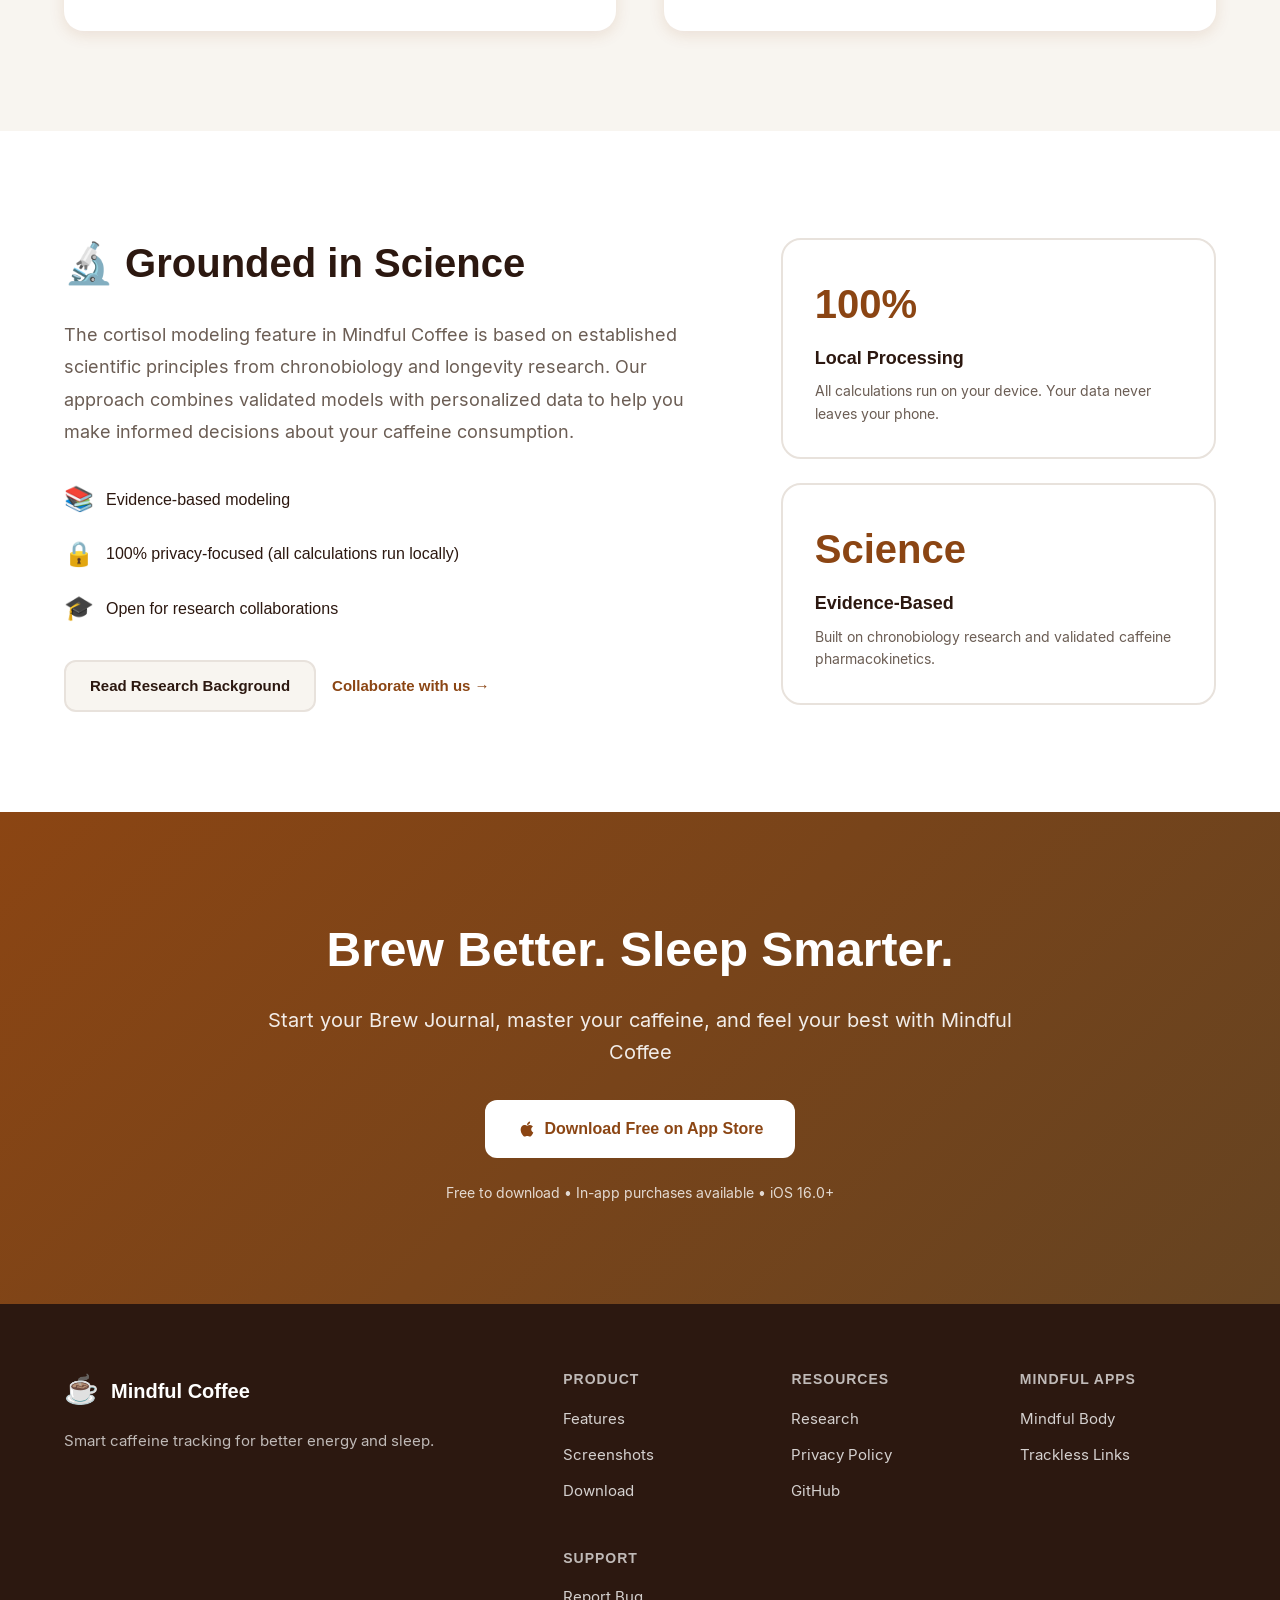
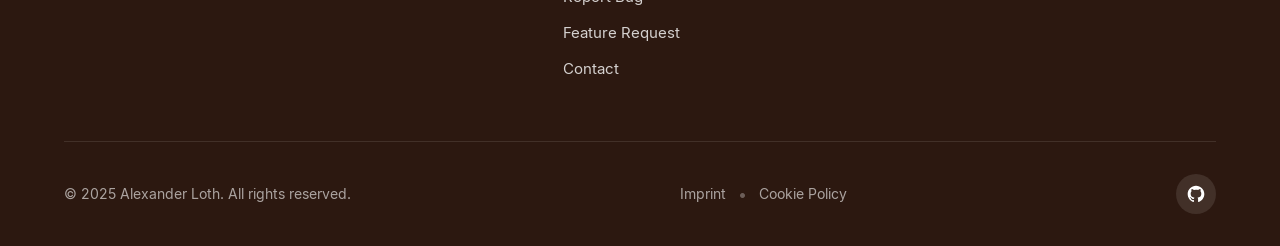
==== commit 2cfdd2e7: "Document automatic wake time detection and unified logging surfaces The cortisol model derives your " ====
--- a/index.html
+++ b/index.html
@@ -188,7 +188,7 @@
                 <div class="feature-card">
                     <div class="feature-icon">📈</div>
                     <h3 class="feature-title">Cortisol Rhythm Modeling</h3>
-                    <p class="feature-description">Visualize your body's natural energy curve (Cortisol Awakening Response) to optimize caffeine timing for peak performance.</p>
+                    <p class="feature-description">Visualize your body's natural energy curve (Cortisol Awakening Response) to optimize caffeine timing for peak performance. Your typical wake time is detected automatically from Apple Health sleep data, as a median across up to 14 nights, so the curve fits your real rhythm without any setup.</p>
                 </div>
                 
                 <div class="feature-card">
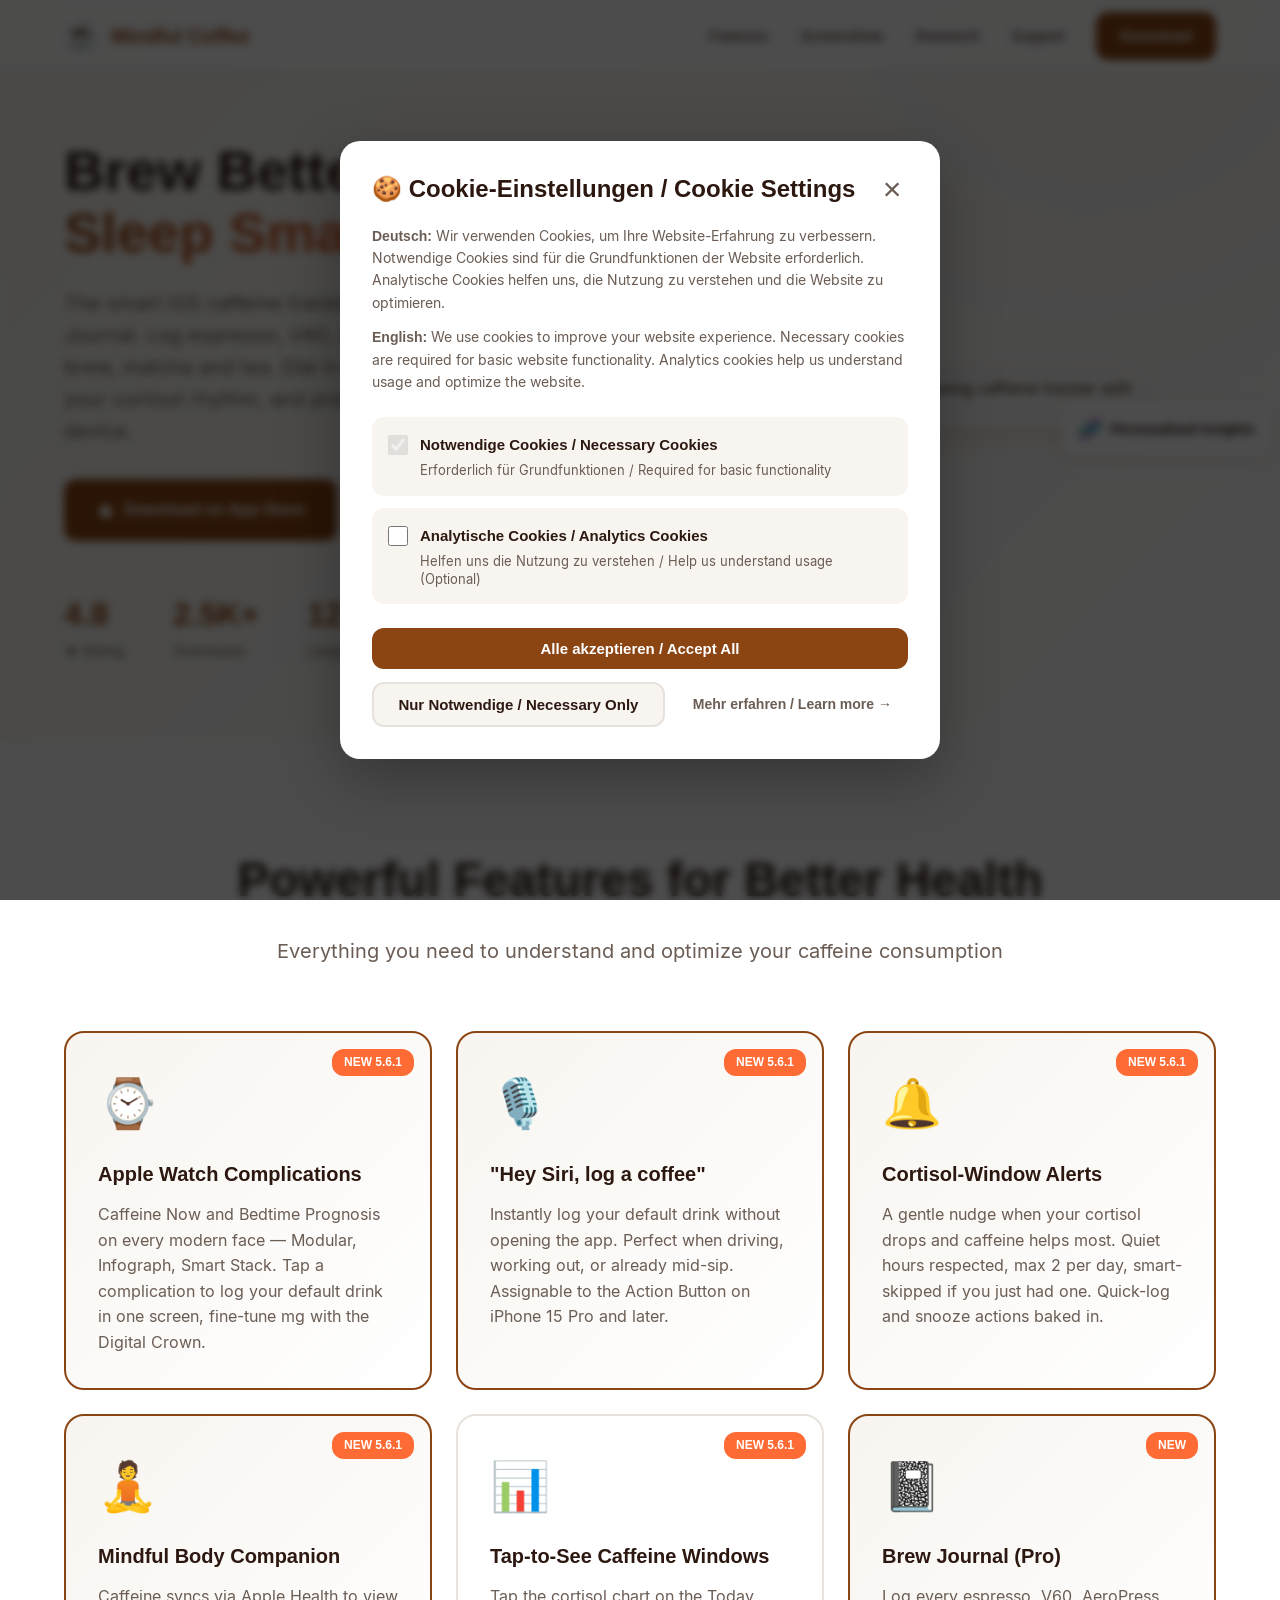
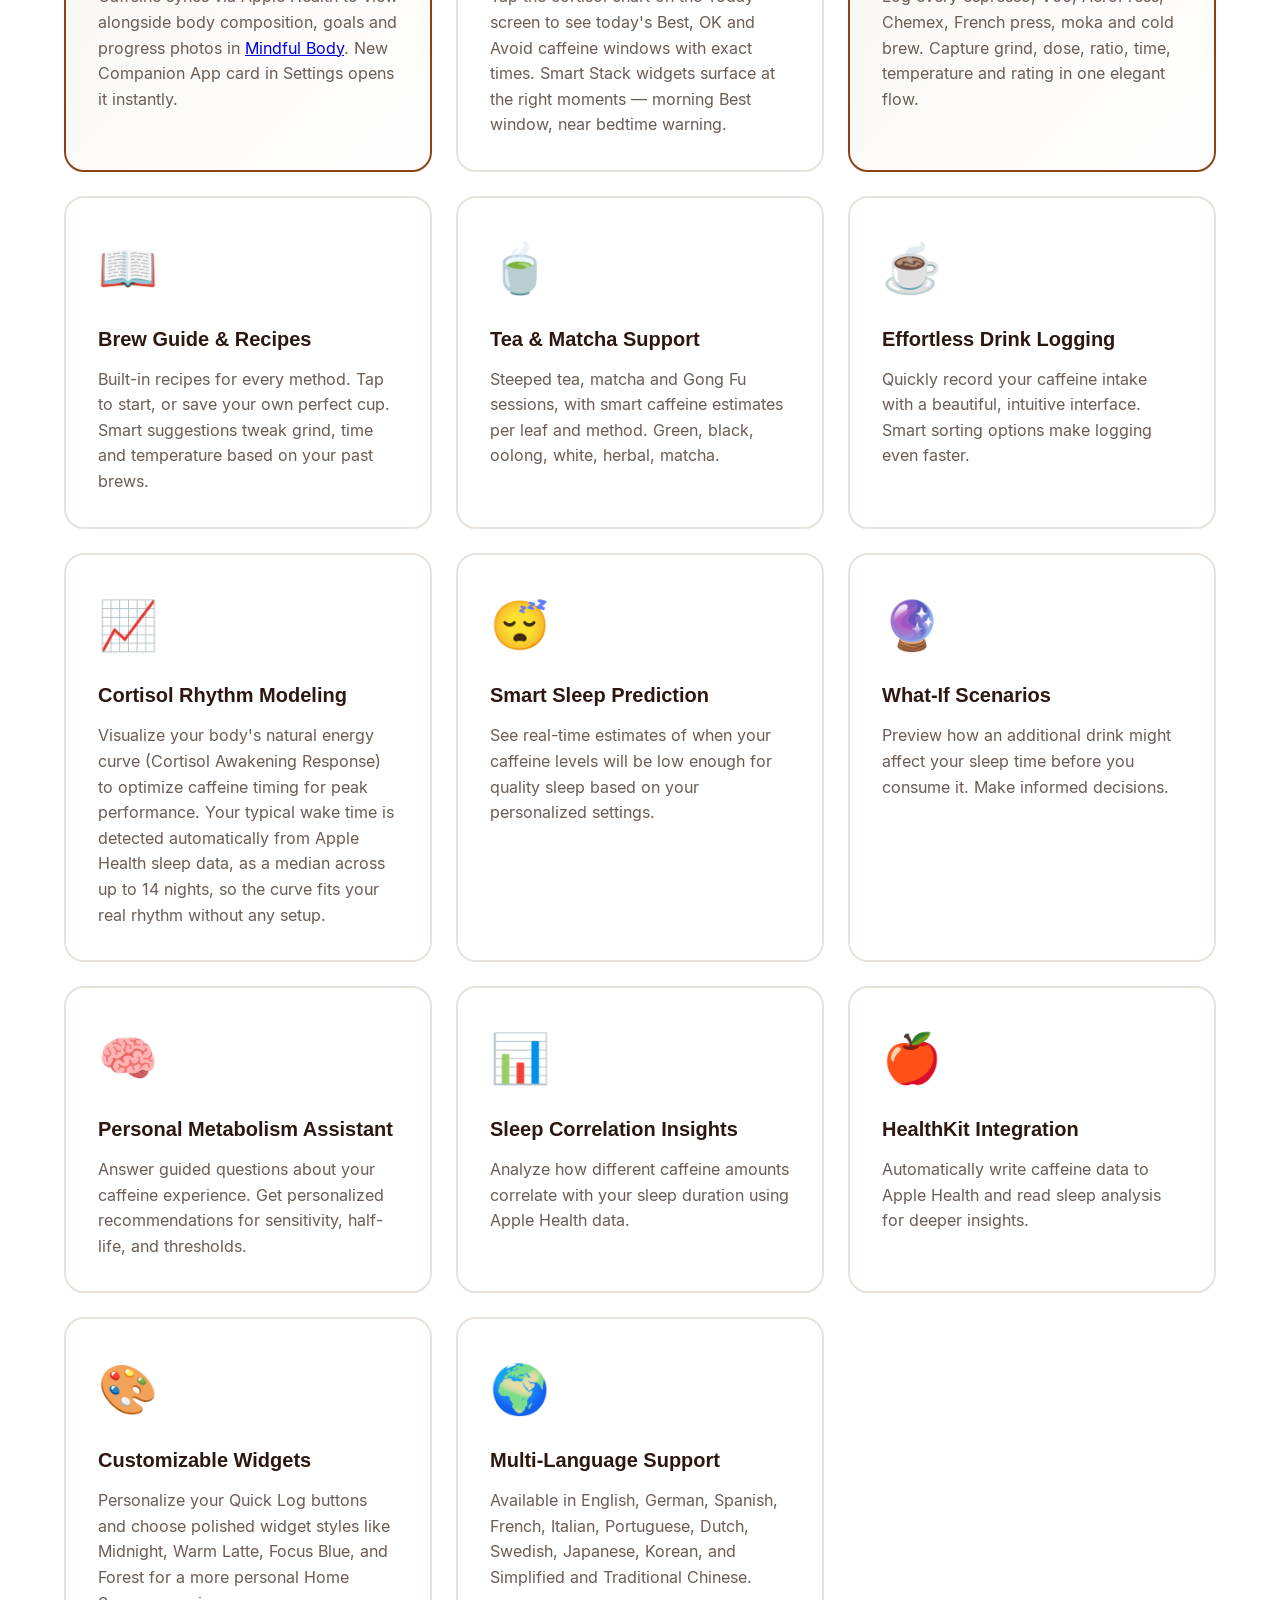
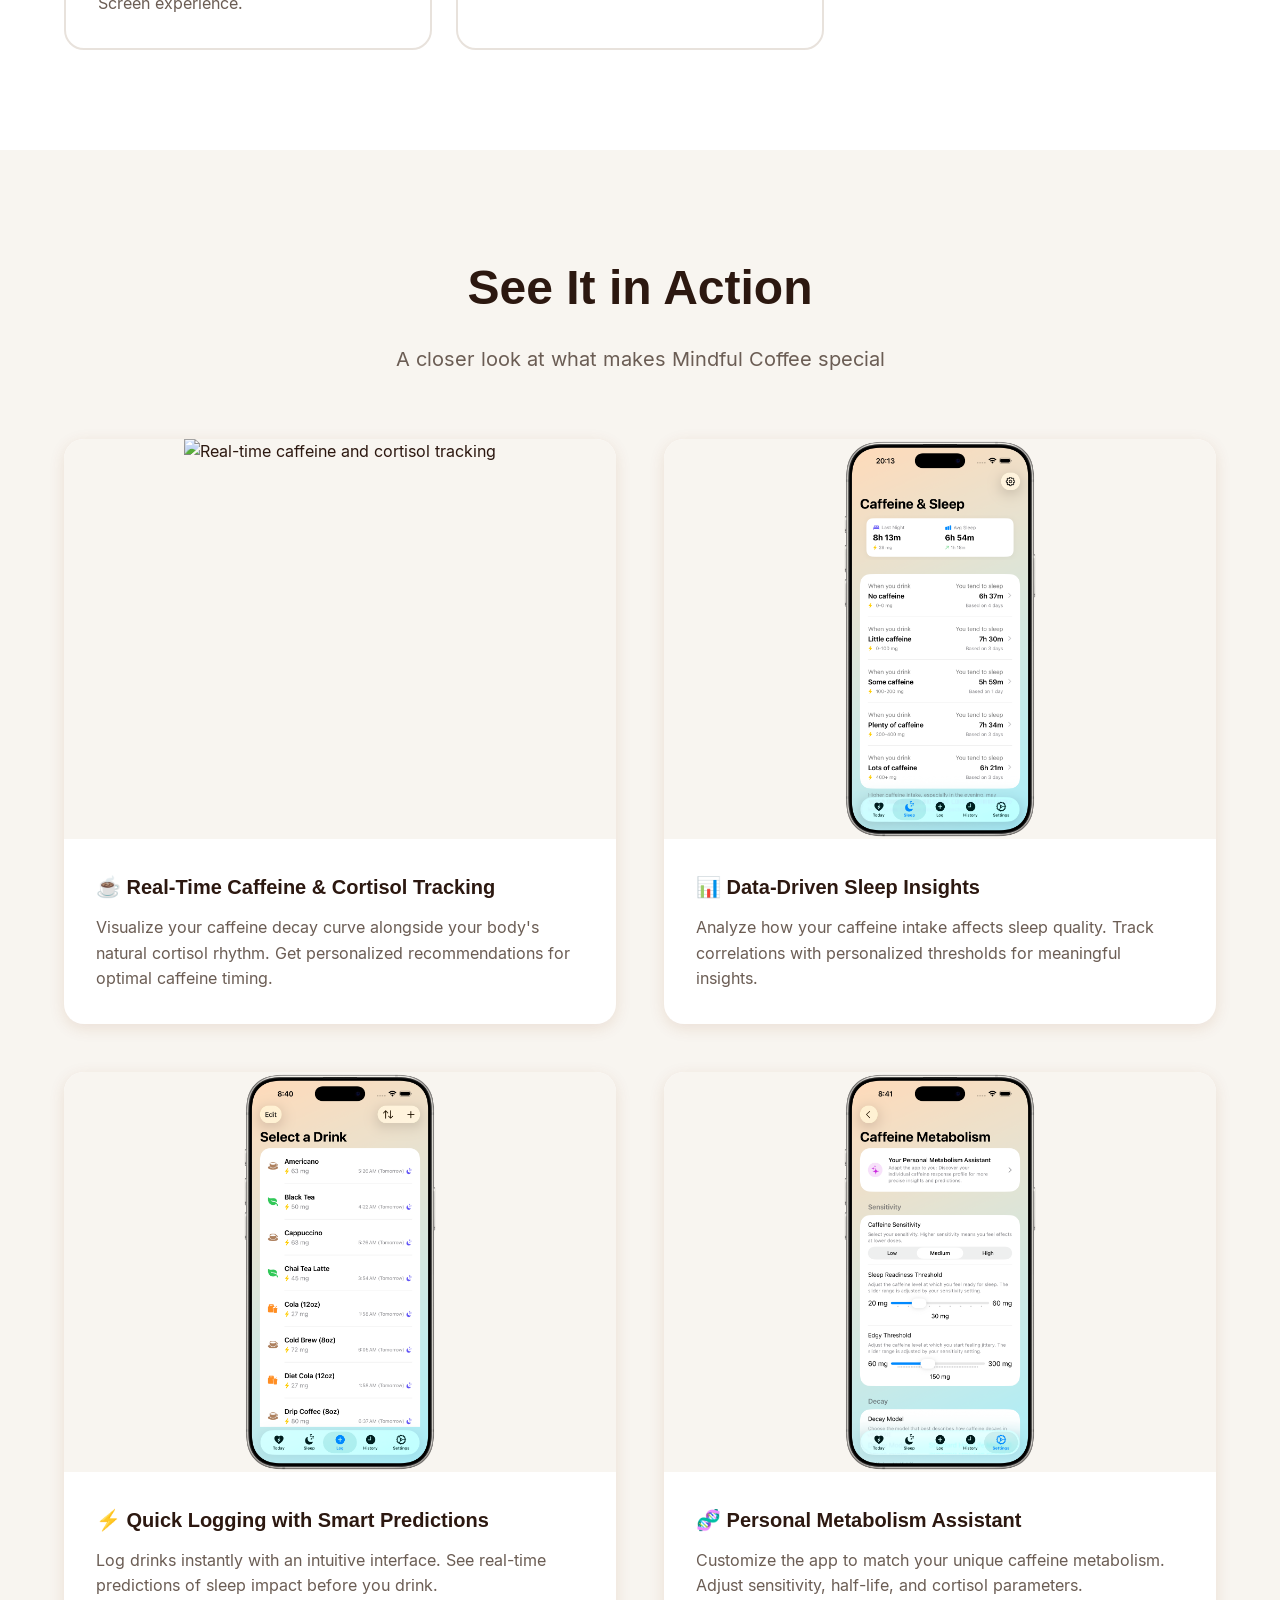
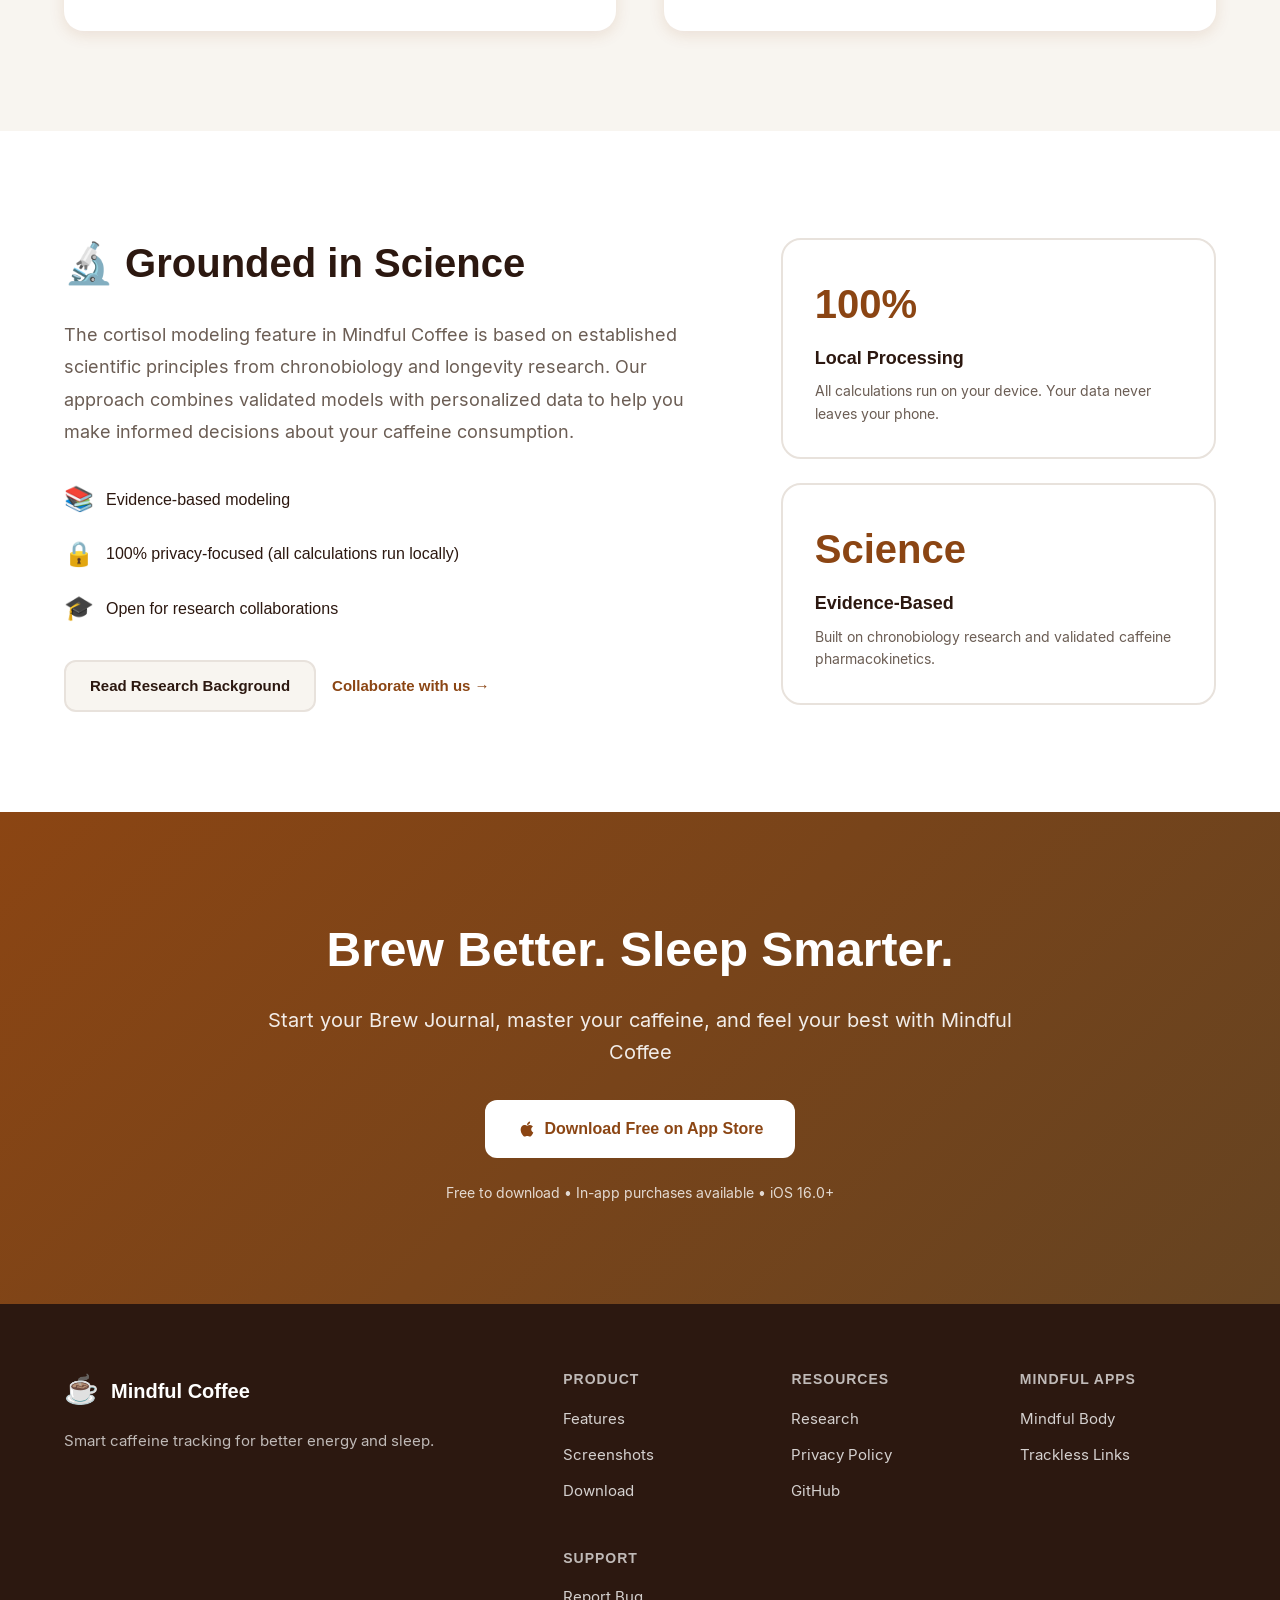
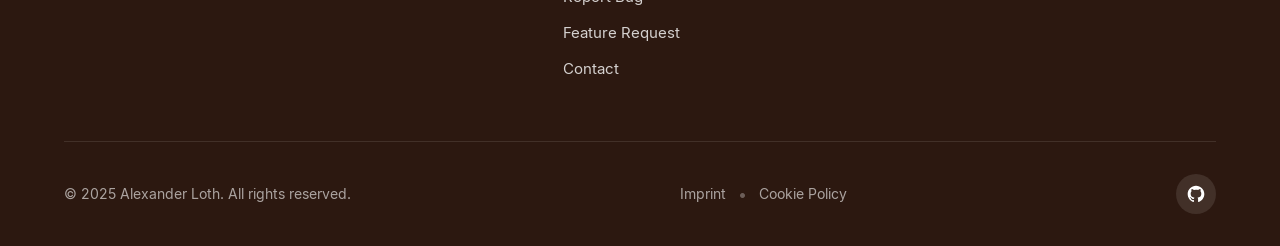
==== commit 66a1576c: "Document 6.2.1 and add six README and FAQ languages Correct the language count in the READMEs and on" ====
--- a/index.html
+++ b/index.html
@@ -92,7 +92,7 @@
                             <span class="stat-label">Downloads</span>
                         </div>
                         <div class="stat">
-                            <span class="stat-number">6</span>
+                            <span class="stat-number">12</span>
                             <span class="stat-label">Languages</span>
                         </div>
                     </div>
@@ -230,7 +230,7 @@
                 <div class="feature-card">
                     <div class="feature-icon">🌍</div>
                     <h3 class="feature-title">Multi-Language Support</h3>
-                    <p class="feature-description">Available in English, German, Spanish, French, Chinese, and Japanese.</p>
+                    <p class="feature-description">Available in English, German, Spanish, French, Italian, Portuguese, Dutch, Swedish, Japanese, Korean, and Simplified and Traditional Chinese.</p>
                 </div>
             </div>
         </div>
@@ -315,7 +315,7 @@
                         <a href="https://github.com/aloth/mindful-coffee/blob/main/RESEARCH_BACKGROUND.md" class="btn-secondary" target="_blank">
                             Read Research Background
                         </a>
-                        <a href="mailto:support+mindfulcoffee@alexloth.com?subject=Mindful%20Coffee%20Research%20Collaboration" class="btn-text">
+                        <a href="mailto:support@alexloth.com?subject=Mindful%20Coffee%20Research%20Collaboration" class="btn-text">
                             Collaborate with us →
                         </a>
                     </div>
@@ -393,7 +393,7 @@
                         <h4 class="footer-heading">Support</h4>
                         <a href="https://github.com/aloth/mindful-coffee/issues/new?template=bug_report.md" class="footer-link" target="_blank">Report Bug</a>
                         <a href="https://github.com/aloth/mindful-coffee/issues/new?template=feature_request.md" class="footer-link" target="_blank">Feature Request</a>
-                        <a href="mailto:support+mindfulcoffee@alexloth.com?subject=Mindful%20Coffee%20Support" class="footer-link">Contact</a>
+                        <a href="mailto:support@alexloth.com?subject=Mindful%20Coffee%20Support" class="footer-link">Contact</a>
                     </div>
                 </div>
             </div>
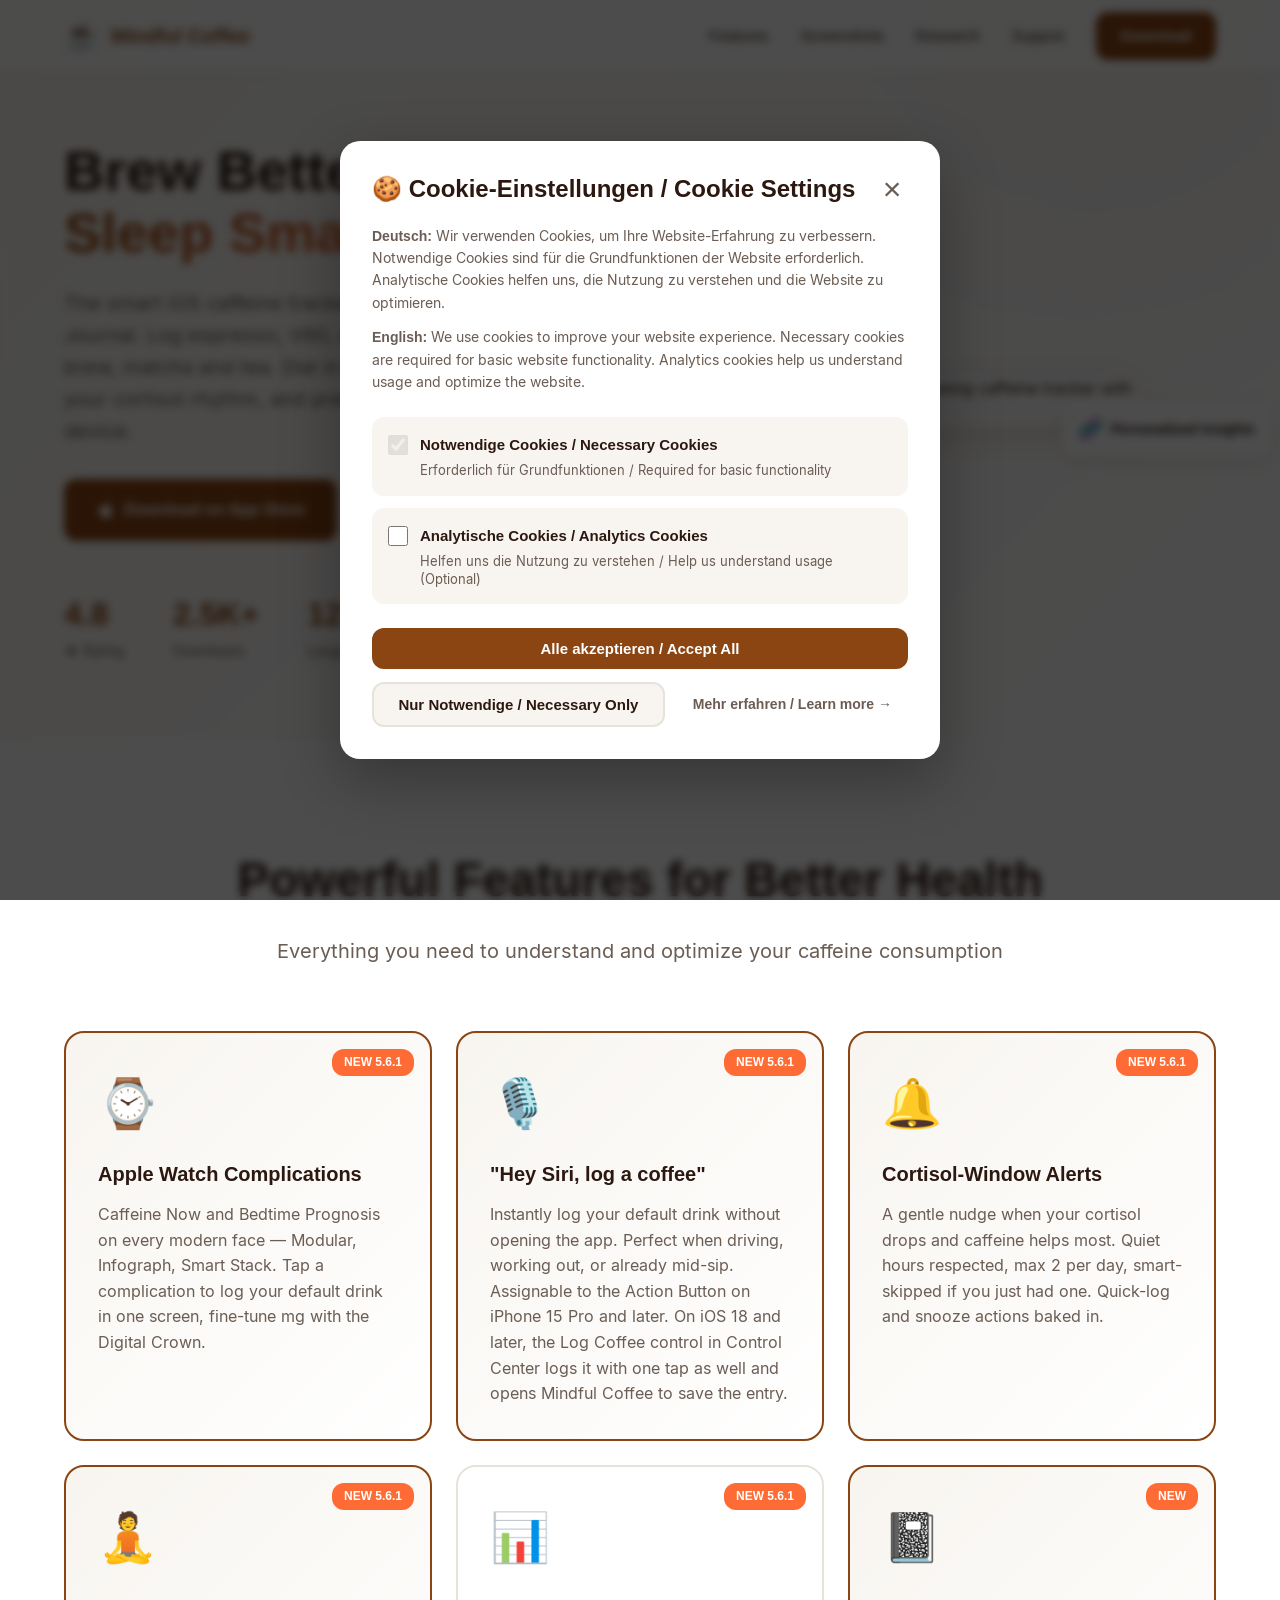
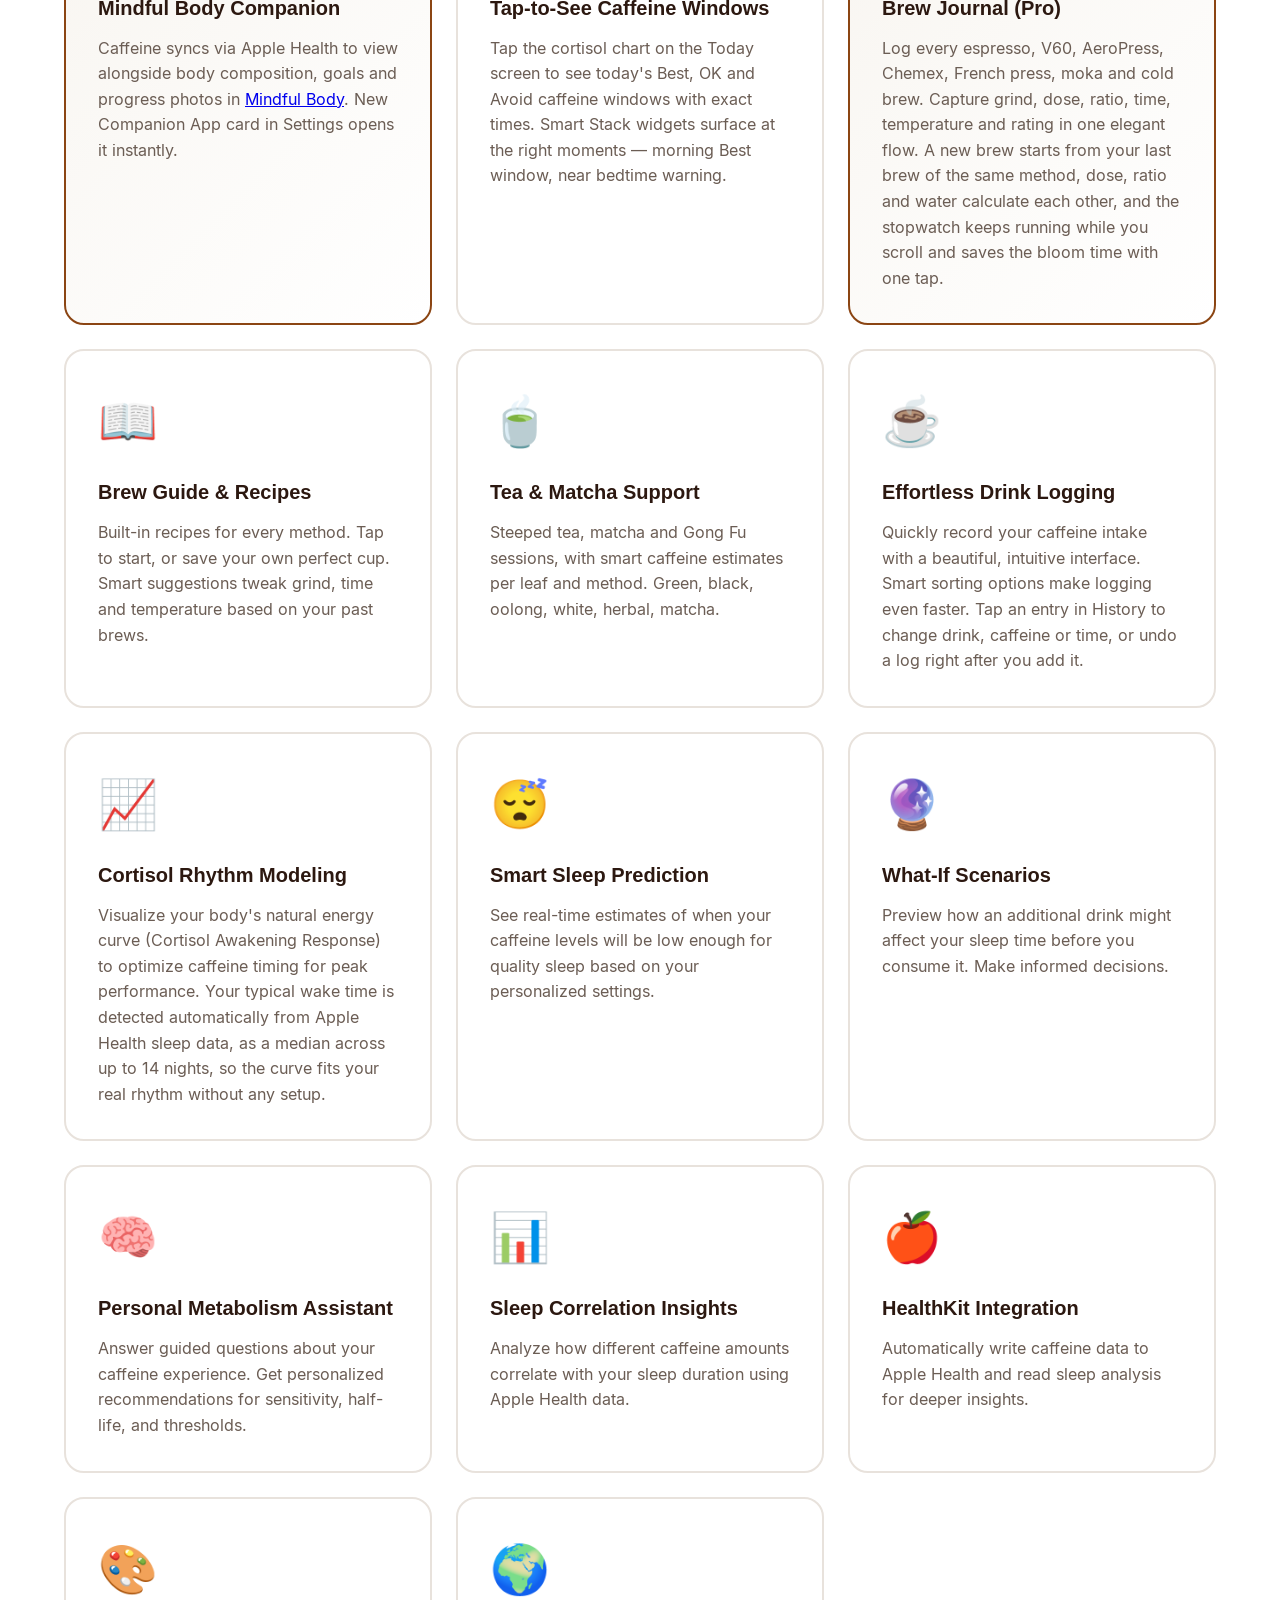
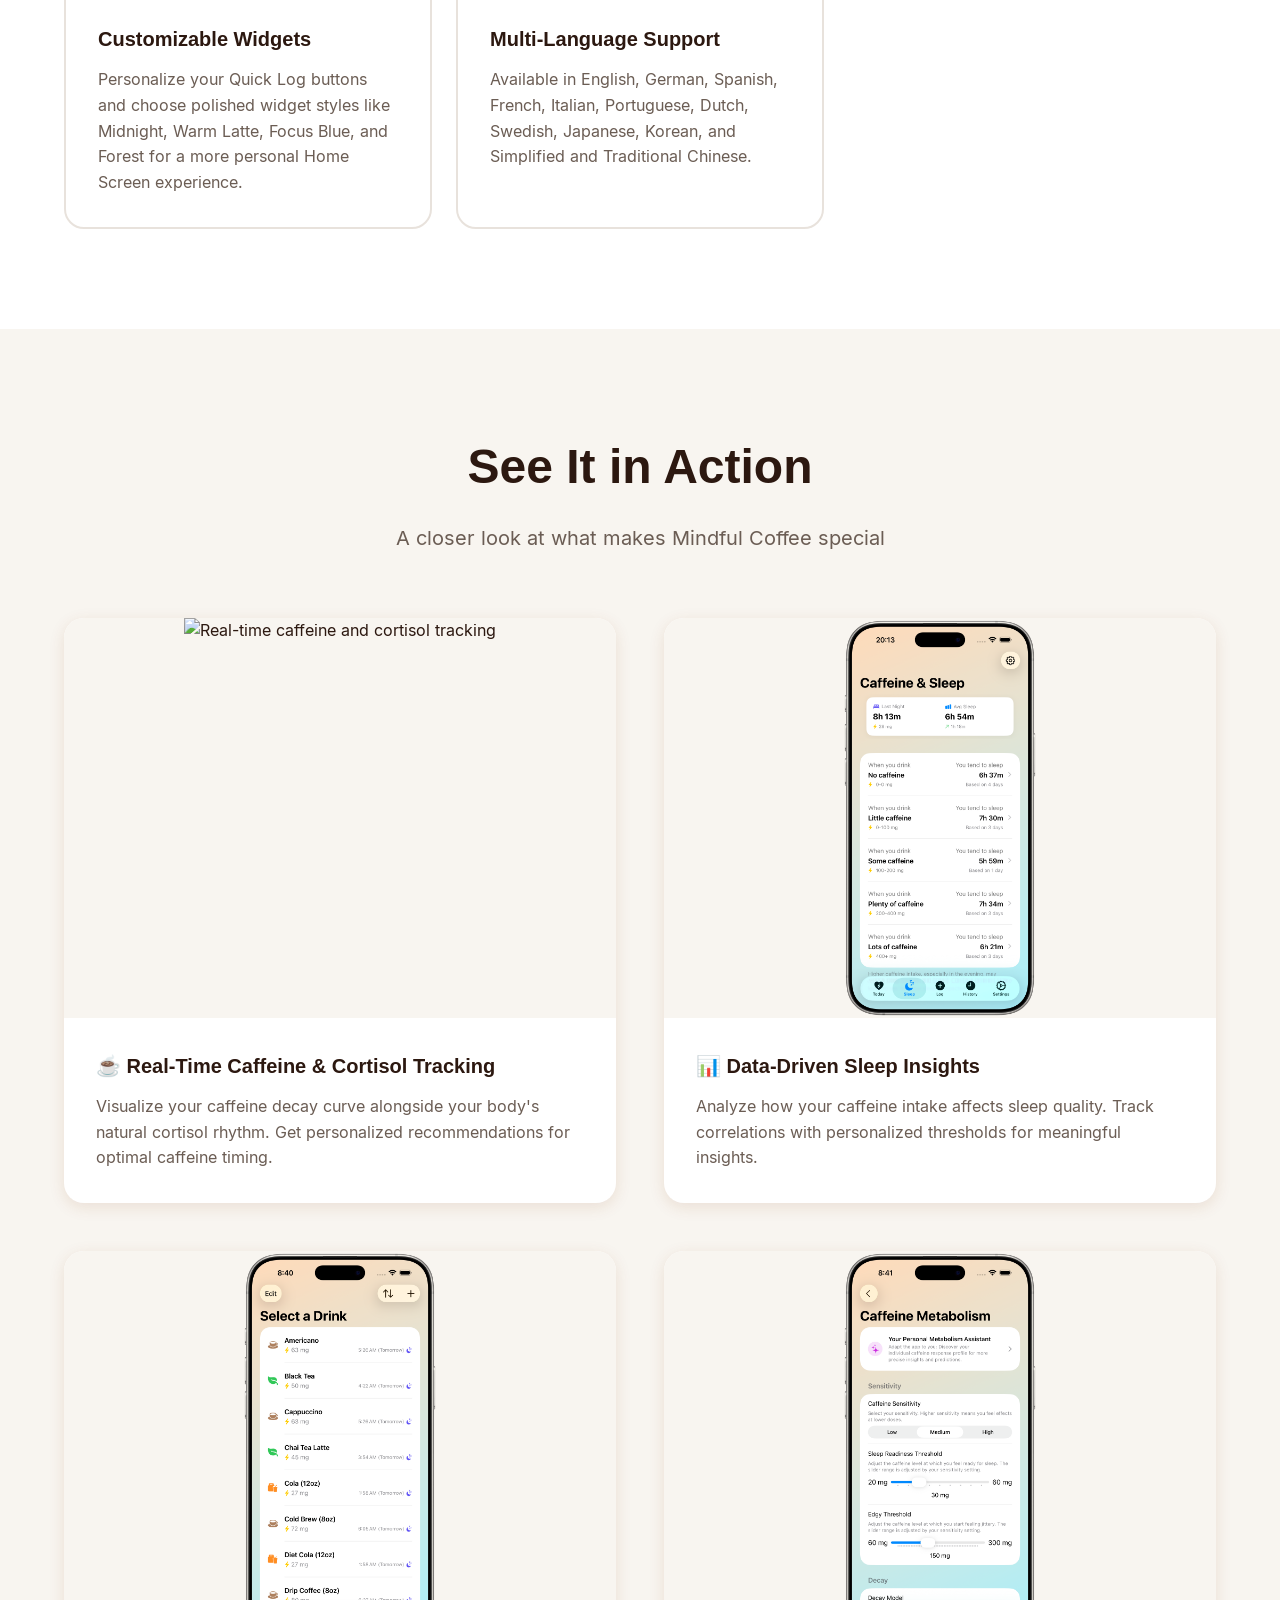
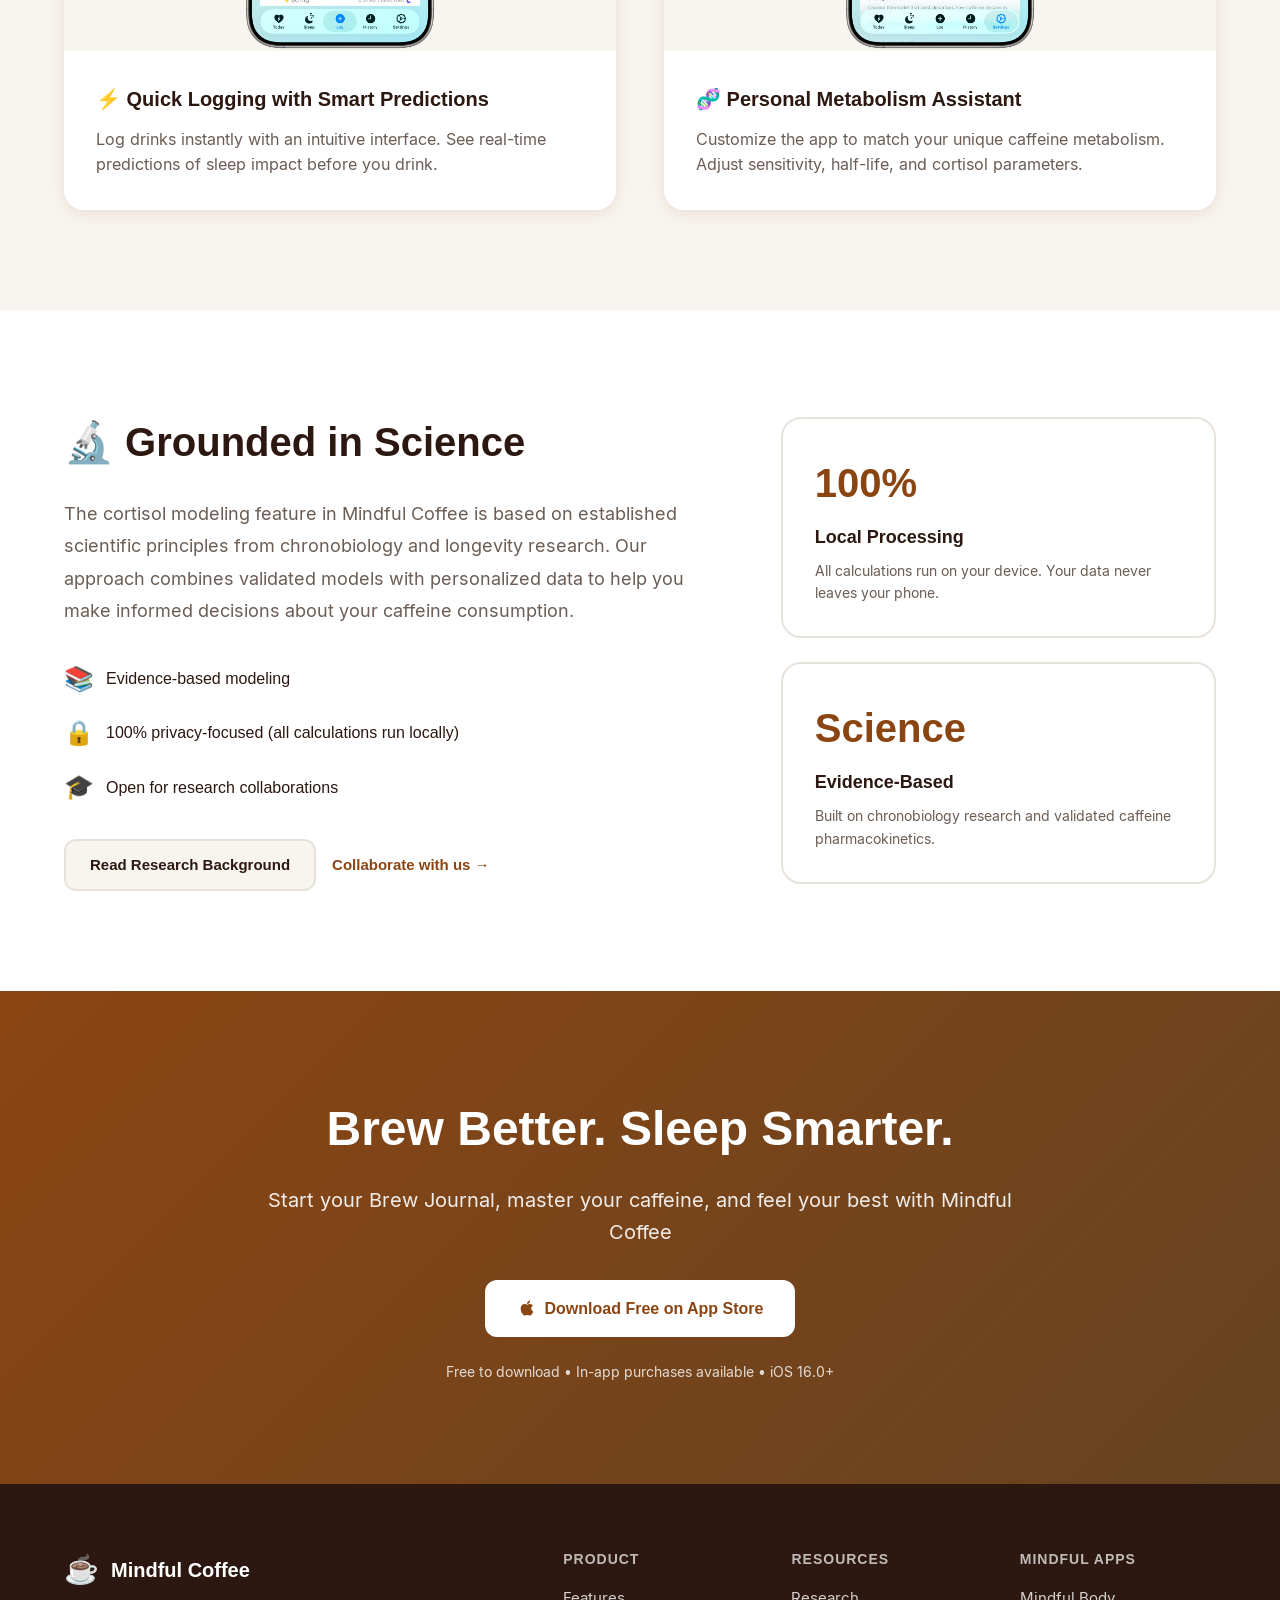
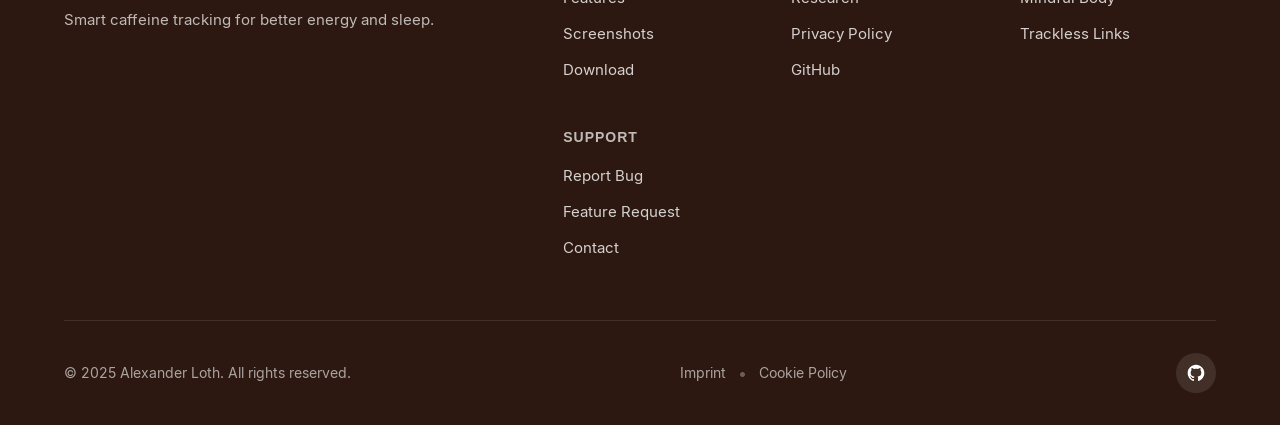
==== commit 6419e53f: "Document what is new in 6.3: edit and undo, the faster brew log, Restore Purchases and the Control C" ====
--- a/index.html
+++ b/index.html
@@ -136,7 +136,7 @@
                     <div class="feature-badge">NEW 5.6.1</div>
                     <div class="feature-icon">🎙️</div>
                     <h3 class="feature-title">"Hey Siri, log a coffee"</h3>
-                    <p class="feature-description">Instantly log your default drink without opening the app. Perfect when driving, working out, or already mid-sip. Assignable to the Action Button on iPhone 15 Pro and later.</p>
+                    <p class="feature-description">Instantly log your default drink without opening the app. Perfect when driving, working out, or already mid-sip. Assignable to the Action Button on iPhone 15 Pro and later. On iOS 18 and later, the Log Coffee control in Control Center logs it with one tap as well and opens Mindful Coffee to save the entry.</p>
                 </div>
 
                 <div class="feature-card featured">
@@ -164,7 +164,7 @@
                     <div class="feature-badge">NEW</div>
                     <div class="feature-icon">📓</div>
                     <h3 class="feature-title">Brew Journal (Pro)</h3>
-                    <p class="feature-description">Log every espresso, V60, AeroPress, Chemex, French press, moka and cold brew. Capture grind, dose, ratio, time, temperature and rating in one elegant flow.</p>
+                    <p class="feature-description">Log every espresso, V60, AeroPress, Chemex, French press, moka and cold brew. Capture grind, dose, ratio, time, temperature and rating in one elegant flow. A new brew starts from your last brew of the same method, dose, ratio and water calculate each other, and the stopwatch keeps running while you scroll and saves the bloom time with one tap.</p>
                 </div>
 
                 <div class="feature-card">
@@ -182,7 +182,7 @@
                 <div class="feature-card">
                     <div class="feature-icon">☕</div>
                     <h3 class="feature-title">Effortless Drink Logging</h3>
-                    <p class="feature-description">Quickly record your caffeine intake with a beautiful, intuitive interface. Smart sorting options make logging even faster.</p>
+                    <p class="feature-description">Quickly record your caffeine intake with a beautiful, intuitive interface. Smart sorting options make logging even faster. Tap an entry in History to change drink, caffeine or time, or undo a log right after you add it.</p>
                 </div>
                 
                 <div class="feature-card">
